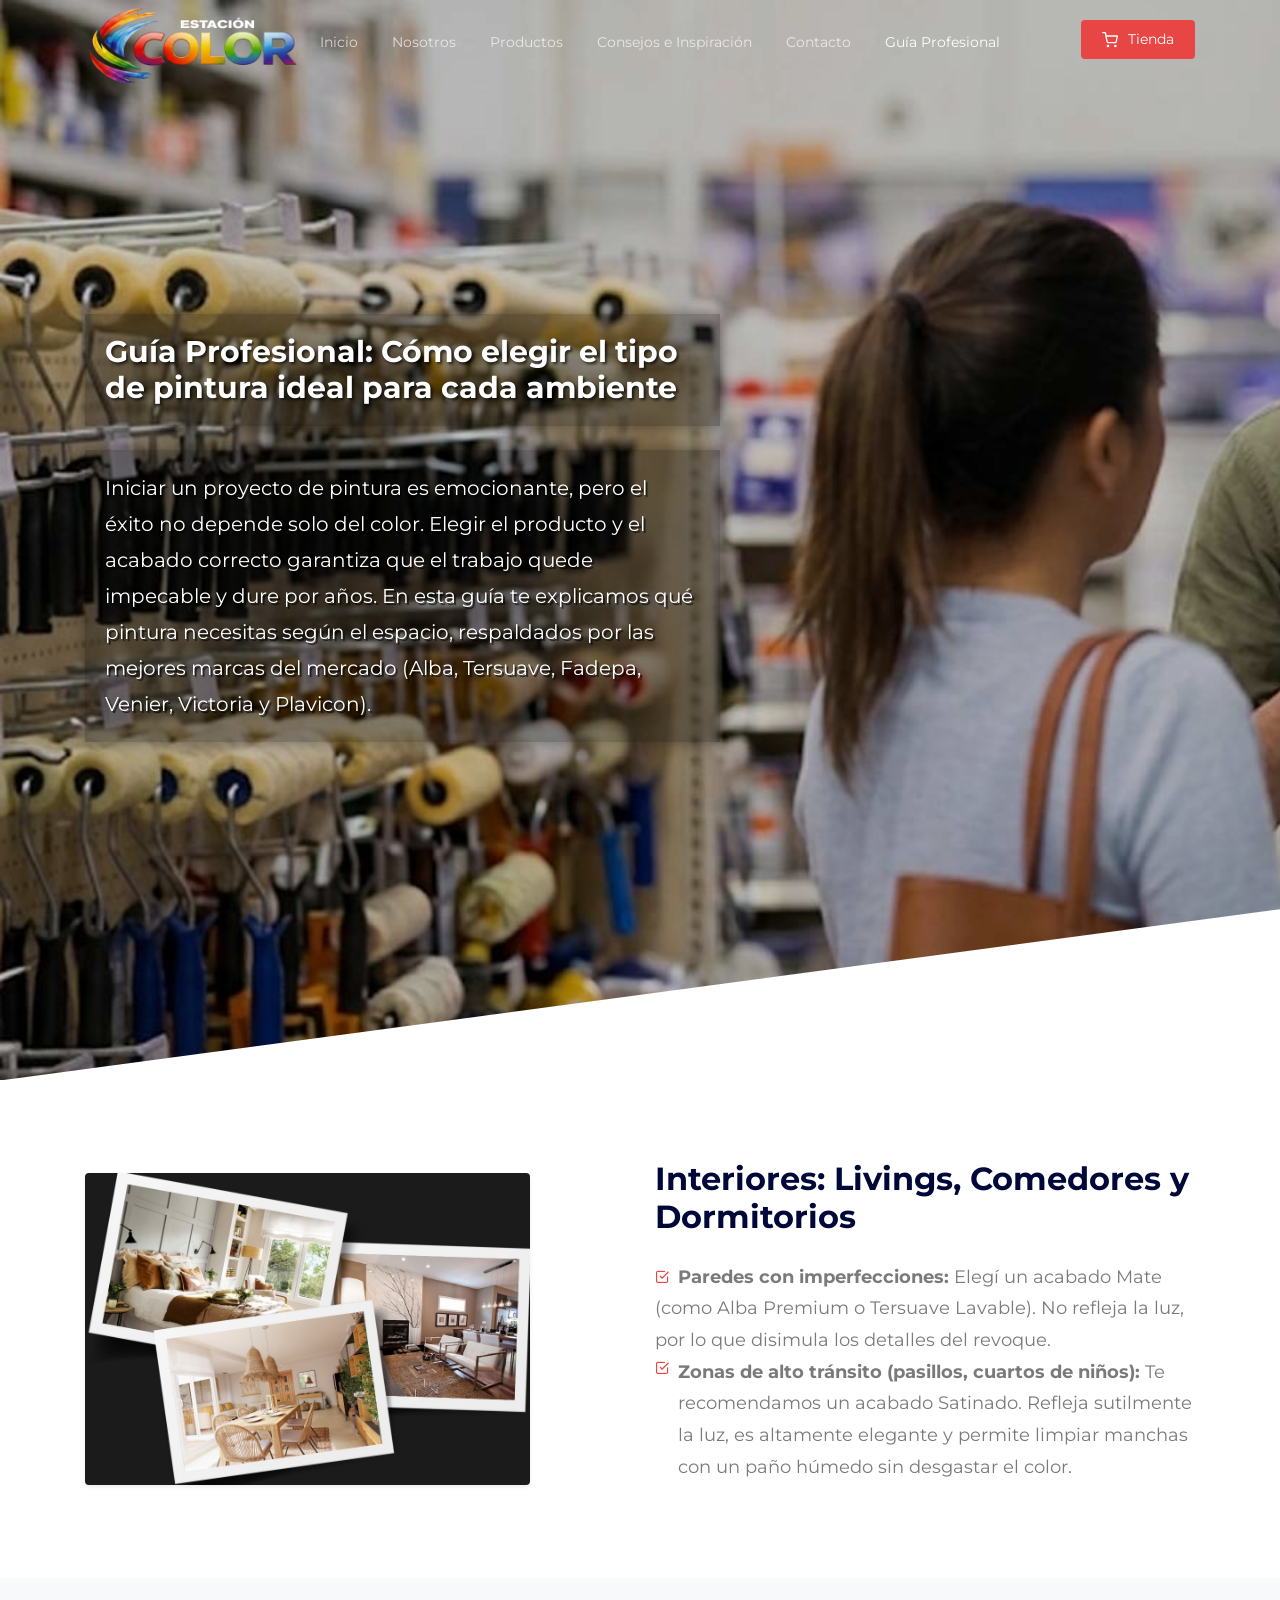
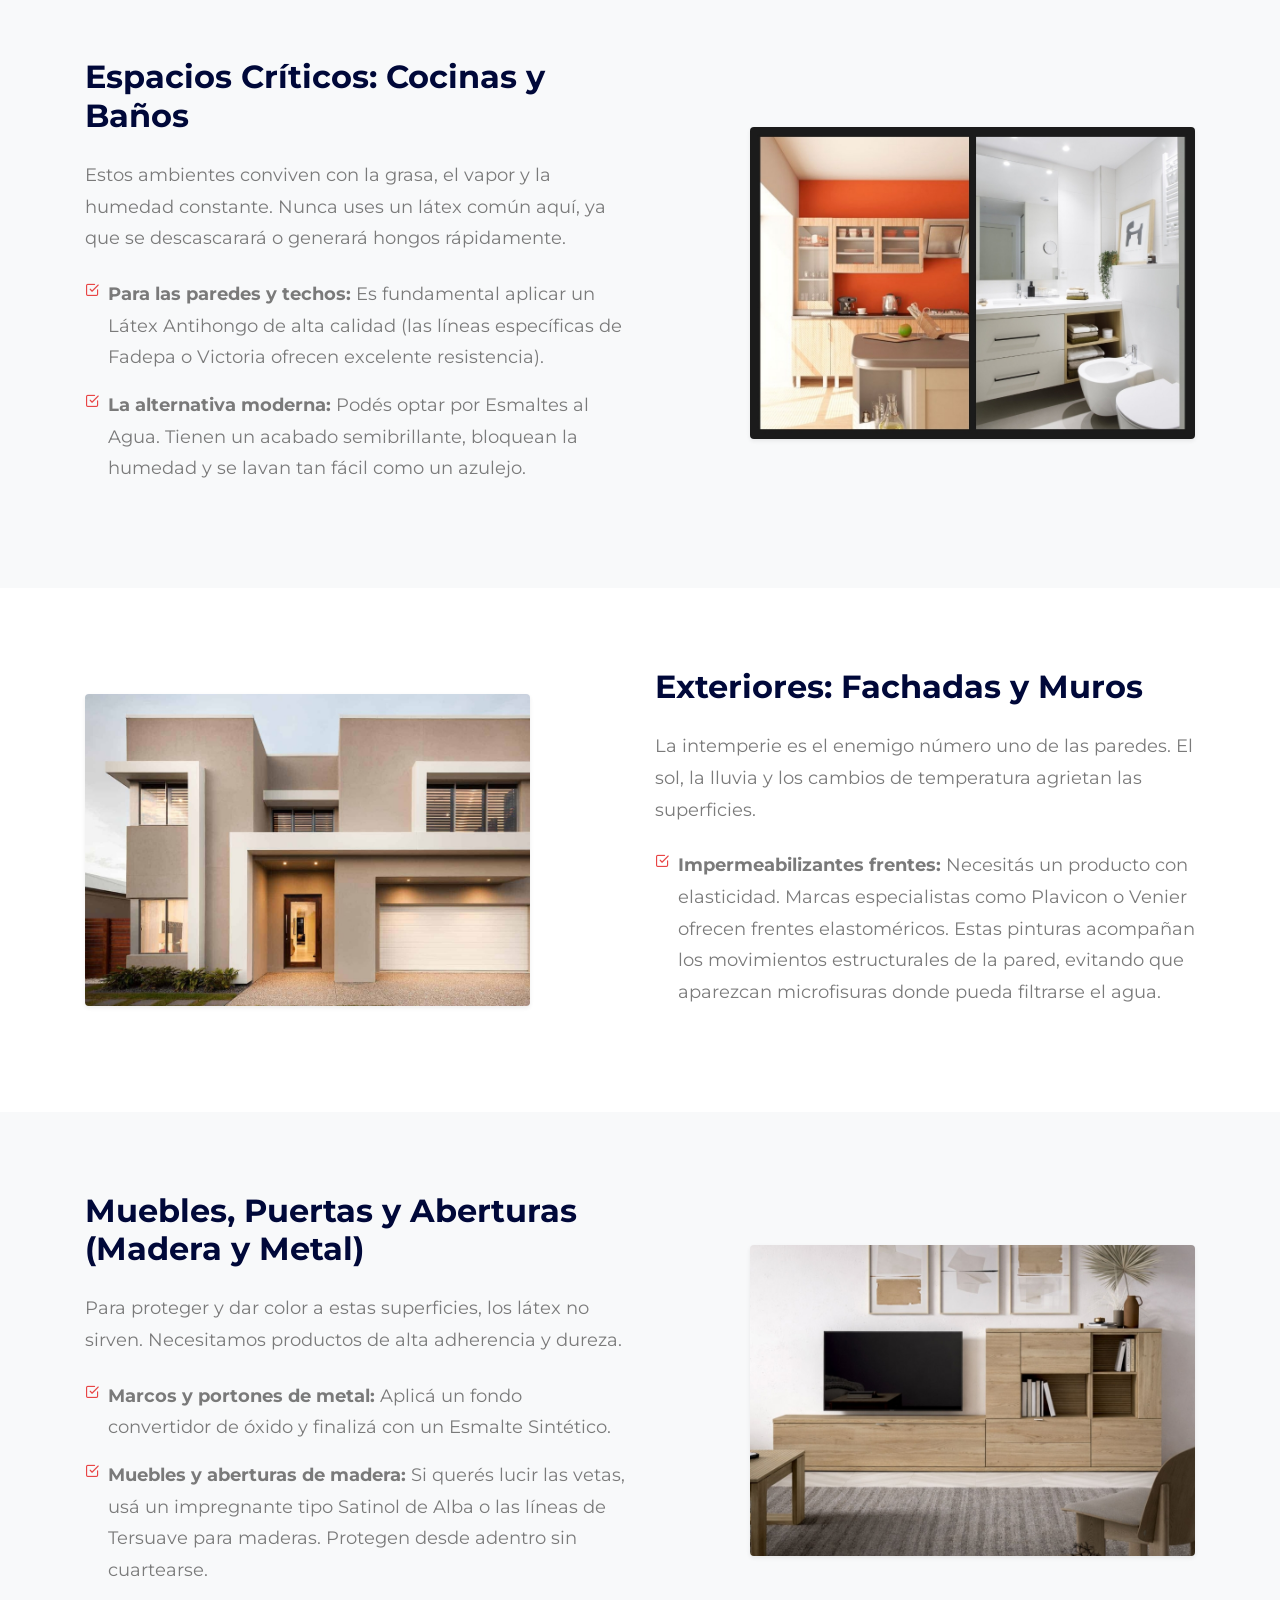
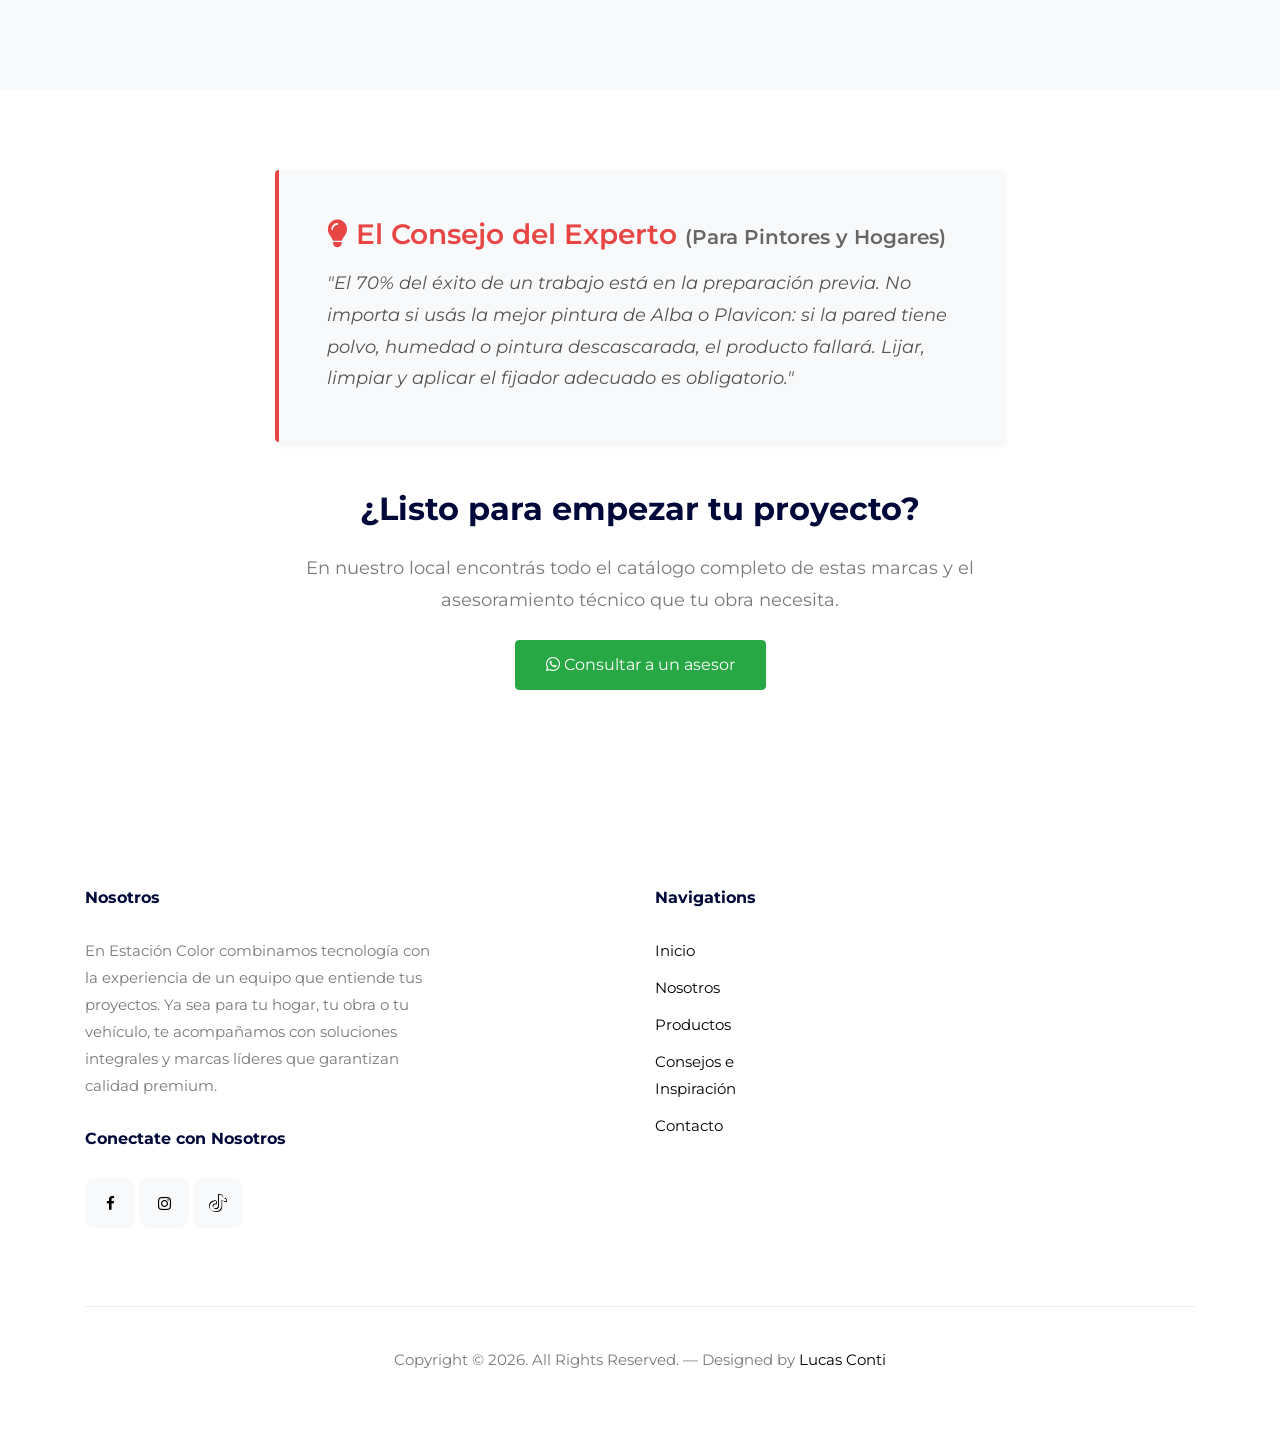
==== guia.html @ d3c42aac "upgrade guia profesional" ====
<!doctype html>
<html lang="en">

<head>
  <meta charset="utf-8">
  <meta name="viewport" content="width=device-width, initial-scale=1, shrink-to-fit=no">
  <meta name="description"
    content="Guía Profesional: Cómo elegir el tipo de pintura ideal para cada ambiente.">
  <meta name="keywords"
    content="Pinturería en Ruta C45, Pintura Alba Córdoba, Pintura Tersuave precios, Impermeabilizantes Plavicon, Línea Venier, Línea Fadepa, Pintura para hogar y obra">
  <meta name="author" content="Tu Pinturería en Córdoba">
  <meta name="robots" content="index, follow">
  <link rel="shortcut icon" href="favicon.png">

  <link rel="stylesheet" href="https://cdnjs.cloudflare.com/ajax/libs/font-awesome/6.5.0/css/all.min.css">
  <link href="https://fonts.googleapis.com/css2?family=Montserrat:wght@300;400;700&display=swap" rel="stylesheet">
  <link rel="stylesheet" href="css/bootstrap.min.css">
  <link rel="stylesheet" href="css/owl.carousel.min.css">
  <link rel="stylesheet" href="css/owl.theme.default.min.css">
  <link rel="stylesheet" href="fonts/icomoon/style.css">
  <link rel="stylesheet" href="fonts/feather/style.css">
  <link rel="stylesheet" href="fonts/flaticon/font/flaticon.css">
  <link rel="stylesheet" href="css/jquery.fancybox.min.css">
  <link rel="stylesheet" href="css/aos.css">
  <link rel="stylesheet" href="css/guia.css">
  <link rel="stylesheet" href="css/style.css">

  <title>Estación Color - Guía Profesional</title>

</head>

<body>

  <div class="site-mobile-menu site-navbar-target">
    <div class="site-mobile-menu-header">
      <div class="site-mobile-menu-close">
        <span class="icofont-close js-menu-toggle"></span>
      </div>
    </div>
    <div class="site-mobile-menu-body"></div>
  </div>

  <!-- ======= Navbar Fijo ======= -->
  <div id="navbar-wrapper">
    <div class="container">
      <nav class="site-nav">
        <div class="logo">
          <a href="index.html" class="text-white"><img id="navbar-logo" src="images/logo.png" alt="Logo"
              class="img-fluid"></a>
        </div>
        <div class="row align-items-center">
          <div class="col-12 col-sm-12 col-lg-12 site-navigation text-center">
            <ul class="js-clone-nav d-none d-lg-inline-block text-left site-menu">
              <li><a href="index.html">Inicio</a></li>
              <li><a href="index.html#about">Nosotros</a></li>
              <li><a href="index.html#product">Productos</a></li>
              <li><a href="index.html#consejo">Consejos e Inspiración</a></li>
              <li><a href="index.html#contact">Contacto</a></li>
              <li class="active"><a href="guia.html">Guía Profesional</a></li>
            </ul>

            <ul class="d-none d-lg-inline-block text-left site-menu float-right menu-absolute">
              <li class="cta-button">
                <a href="#" target="_blank">
                  <svg xmlns="http://www.w3.org/2000/svg" width="16" height="16" viewBox="0 0 24 24" fill="none"
                    stroke="currentColor" stroke-width="2" stroke-linecap="round" stroke-linejoin="round"
                    style="vertical-align: middle; margin-right: 6px;">
                    <circle cx="9" cy="21" r="1"></circle>
                    <circle cx="20" cy="21" r="1"></circle>
                    <path d="M1 1h4l2.68 13.39a2 2 0 0 0 2 1.61h9.72a2 2 0 0 0 2-1.61L23 6H6"></path>
                  </svg>
                  Tienda
                </a>
              </li>
            </ul>

            <a href="#" class="burger light ml-auto site-menu-toggle js-menu-toggle d-block d-lg-none"
              data-toggle="collapse" data-target="#main-navbar">
              <span></span>
            </a>
          </div>
        </div>
      </nav>
    </div>
  </div>

  <!-- Hero Section -->
  <div class="hero-slant overlay" data-stellar-background-ratio="0.5" style="background-image: url('images/hero-guia.jpg');">
    <div class="container">
      <div class="row align-items-center justify-content-between">
        <div class="col-lg-7 intro">
          <h1 class="h1-hero h1-guia text-white font-weight-bold mb-4" data-aos="fade-up" data-aos-delay="0" style="color:rgb(255, 255, 255) !important; text-shadow: 2px 2px 3px rgba(0,0,0,0.7); background-color: rgba(0,0,0,0.3); padding: 20px; box-shadow: 0 0 15px rgba(0,0,0,0.4);">Guía Profesional: Cómo elegir el tipo de pintura ideal para cada ambiente</h1>
          <p class="p-hero p-guia text-white mb-4" data-aos="fade-up" data-aos-delay="100" style="color:rgb(255, 255, 255) !important; text-shadow: 2px 2px 1px rgba(0,0,0,0.7); background-color: rgba(0,0,0,0.3); padding: 20px; box-shadow: 0 0 15px rgba(0,0,0,0.4);">
            Iniciar un proyecto de pintura es emocionante, pero el éxito no depende solo del color. Elegir el producto y el acabado correcto garantiza que el trabajo quede impecable y dure por años.
            En esta guía te explicamos qué pintura necesitas según el espacio, respaldados por las mejores marcas del mercado (Alba, Tersuave, Fadepa, Venier, Victoria y Plavicon).
          </p>
        </div>
      </div>
    </div>
    <div class="slant" style="background-image: url('images/slant.svg');"></div>
  </div>

  <!-- 1. Interiores -->
  <div class="site-section">
    <div class="container">
      <div class="row align-items-center justify-content-between">
        <div class="col-lg-5 mb-4 mb-lg-0" data-aos="fade-up">
          <img src="images/img_h_3c-min.jpg" alt="Interiores" class="img-fluid rounded shadow-sm">
        </div>
        <div class="col-lg-6 section-title" data-aos="fade-up" data-aos-delay="100">
          <h2 class="font-weight-bold mb-4 heading">Interiores: Livings, Comedores y Dormitorios</h2>
          <span class="feather-check-square mr-2 mt-1 text-primary"></span><span style="font-size: 1.1rem;"><strong>Paredes con imperfecciones:</strong> Elegí un acabado Mate (como Alba Premium o Tersuave Lavable). No refleja la luz, por lo que disimula los detalles del revoque.</span></li>
            <li class="d-flex mb-3"><span class="feather-check-square mr-2 mt-1 text-primary"></span><span style="font-size: 1.1rem;"><strong>Zonas de alto tránsito (pasillos, cuartos de niños):</strong> Te recomendamos un acabado Satinado. Refleja sutilmente la luz, es altamente elegante y permite limpiar manchas con un paño húmedo sin desgastar el color.</span></li>
          </ul>
        </div>
      </div>
    </div>
  </div>
  <!-- 2. Espacios Críticos -->
  <div class="site-section bg-light">
    <div class="container">
      <div class="row align-items-center justify-content-between">
        <div class="col-lg-6 section-title order-lg-1" data-aos="fade-up" data-aos-delay="100">
          <h2 class="font-weight-bold mb-4 heading">Espacios Críticos: Cocinas y Baños</h2>
          <p class="mb-4" style="font-size: 1.1rem;">Estos ambientes conviven con la grasa, el vapor y la humedad constante. Nunca uses un látex común aquí, ya que se descascarará o generará hongos rápidamente.</p>
          <ul class="list-unstyled mb-4">
            <li class="d-flex mb-3"><span class="feather-check-square mr-2 mt-1 text-primary"></span><span style="font-size: 1.1rem;"><strong>Para las paredes y techos:</strong> Es fundamental aplicar un Látex Antihongo de alta calidad (las líneas específicas de Fadepa o Victoria ofrecen excelente resistencia).</span></li>
            <li class="d-flex mb-3"><span class="feather-check-square mr-2 mt-1 text-primary"></span><span style="font-size: 1.1rem;"><strong>La alternativa moderna:</strong> Podés optar por Esmaltes al Agua. Tienen un acabado semibrillante, bloquean la humedad y se lavan tan fácil como un azulejo.</span></li>
          </ul>
        </div>
        <div class="col-lg-5 mb-4 mb-lg-0 order-lg-2" data-aos="fade-up">
          <img src="images/img_h_5b-min.jpg" alt="Cocinas y Baños" class="img-fluid rounded shadow-sm">
        </div>
      </div>
    </div>
  </div>
  <!-- 3. Exteriores -->
  <div class="site-section">
    <div class="container">
      <div class="row align-items-center justify-content-between">
        <div class="col-lg-5 mb-4 mb-lg-0" data-aos="fade-up">
          <img src="images/img_h_7c-min.jpg" alt="Exteriores" class="img-fluid rounded shadow-sm">
        </div>
        <div class="col-lg-6 section-title" data-aos="fade-up" data-aos-delay="100">
          <h2 class="font-weight-bold mb-4 heading">Exteriores: Fachadas y Muros</h2>
          <p class="mb-4" style="font-size: 1.1rem;">La intemperie es el enemigo número uno de las paredes. El sol, la lluvia y los cambios de temperatura agrietan las superficies.</p>
          <ul class="list-unstyled mb-4">
            <li class="d-flex mb-3"><span class="feather-check-square mr-2 mt-1 text-primary"></span><span style="font-size: 1.1rem;"><strong>Impermeabilizantes frentes:</strong> Necesitás un producto con elasticidad. Marcas especialistas como Plavicon o Venier ofrecen frentes elastoméricos. Estas pinturas acompañan los movimientos estructurales de la pared, evitando que aparezcan microfisuras donde pueda filtrarse el agua.</span></li>
          </ul>
        </div>
      </div>
    </div>
  </div>
  <!-- 4. Muebles -->
  <div class="site-section bg-light">
    <div class="container">
      <div class="row align-items-center justify-content-between">
        <div class="col-lg-6 section-title order-lg-1" data-aos="fade-up" data-aos-delay="100">
          <h2 class="font-weight-bold mb-4 heading">Muebles, Puertas y Aberturas (Madera y Metal)</h2>
          <p class="mb-4" style="font-size: 1.1rem;">Para proteger y dar color a estas superficies, los látex no sirven. Necesitamos productos de alta adherencia y dureza.</p>
          <ul class="list-unstyled mb-4">
            <li class="d-flex mb-3"><span class="feather-check-square mr-2 mt-1 text-primary"></span><span style="font-size: 1.1rem;"><strong>Marcos y portones de metal:</strong> Aplicá un fondo convertidor de óxido y finalizá con un Esmalte Sintético.</span></li>
            <li class="d-flex mb-3"><span class="feather-check-square mr-2 mt-1 text-primary"></span><span style="font-size: 1.1rem;"><strong>Muebles y aberturas de madera:</strong> Si querés lucir las vetas, usá un impregnante tipo Satinol de Alba o las líneas de Tersuave para maderas. Protegen desde adentro sin cuartearse.</span></li>
          </ul>
        </div>
        <div class="col-lg-5 mb-4 mb-lg-0 order-lg-2" data-aos="fade-up">
          <img src="images/img_h_10b-min.jpg" alt="Madera y Metal" class="img-fluid rounded shadow-sm">
        </div>
      </div>
    </div>
  </div>
  <!-- Consejo del experto & CTA -->
  <div class="site-section">
    <div class="container">
      <div class="row justify-content-center text-center">
        <div class="col-lg-8" data-aos="fade-up">
          <div class="p-5 rounded mb-5" style="background-color: #f8f9fa; border-left: 4px solid #e84545; text-align: left; box-shadow: 0 4px 6px rgba(0,0,0,0.05);">
            <h3 class="mb-3 text-primary"><i class="fa-solid fa-lightbulb"></i> El Consejo del Experto <span style="font-size: 0.7em; color: #666;">(Para Pintores y Hogares)</span></h3>
            <p class="font-italic mb-0" style="font-size: 1.1rem; color: #555;">
              "El 70% del éxito de un trabajo está en la preparación previa. No importa si usás la mejor pintura de Alba o Plavicon: si la pared tiene polvo, humedad o pintura descascarada, el producto fallará. Lijar, limpiar y aplicar el fijador adecuado es obligatorio."
            </p>
          </div>
          
          <div class="mt-5 pb-5">
            <h2 class="mb-4 font-weight-bold heading">¿Listo para empezar tu proyecto?</h2>
            <p class="mb-4" style="font-size: 1.1rem;">En nuestro local encontrás todo el catálogo completo de estas marcas y el asesoramiento técnico que tu obra necesita.</p>
            <a href="https://wa.me/5493517777777" target="_blank" class="btn btn-success" style="padding: 12px 30px; font-size: 16px;">
              <i class="fa-brands fa-whatsapp text-white"></i> Consultar a un asesor
            </a>
          </div>
        </div>
      </div>
    </div>
  </div>

  <div class="site-footer">
    <div class="container">
      <div class="row justify-content-between">
        <div class="col-lg-4">
          <div class="widget">
            <h3>Nosotros</h3>
            <p>En Estación Color combinamos tecnología con la experiencia de un equipo que entiende tus proyectos. Ya
              sea para tu hogar, tu obra o tu vehículo, te acompañamos con soluciones integrales y marcas líderes que
              garantizan calidad premium.</p>
          </div>
          <div class="widget">
            <h3>Conectate con Nosotros</h3>
            <ul class="social list-unstyled">
              <li><a href="#"><span class="icon-facebook"></span></a></li>
              <li><a href="#"><span class="icon-instagram"></span></a></li>
              <li><a href="#"><img src="images/tiktok icono.png" alt="TikTok" class="tiktok-icon"
                    style="width: 18px; height: 18px; position: absolute; top: 50%; left: 50%; transform: translate(-50%, -50%);"></a>
              </li>
            </ul>
          </div>
        </div>
        <div class="col-lg-6">
          <div class="row">
            <div class="col-12">
              <div class="widget">
                <h3>Navigations</h3>
              </div>
            </div>
            <div class="col-6 col-sm-6 col-md-4">
              <div class="widget">
                <ul class="links list-unstyled">
                  <li><a href="index.html">Inicio</a></li>
                  <li><a href="index.html#about">Nosotros</a></li>
                  <li><a href="index.html#product">Productos</a></li>
                  <li><a href="index.html#consejo">Consejos e Inspiración</a></li>
                  <li><a href="index.html#contact">Contacto</a></li>
                </ul>
              </div>
            </div>
          </div>
        </div>
      </div>
      <div class="row justify-content-center text-center copyright" style="opacity: 100%;">
        <div class="col-md-8">
          <p>Copyright &copy;
            <script>document.write(new Date().getFullYear());</script>. All Rights Reserved. &mdash; Designed by <a
              href="https://lucasconti.netlify.app">Lucas Conti</a>
          </p> </br>
        </div>
      </div>
    </div>
  </div>

  <!-- ======= Back to Top ======= -->
  <a href="#" id="btn-back-to-top" title="Volver arriba">
    <span class="feather-arrow-up"></span>
  </a>

  <!-- ======= WhatsApp Flotante ======= -->
  <a href="https://wa.me/5493517777777" id="btn-whatsapp" target="_blank" rel="noopener" title="WhatsApp">
    <i class="fa-brands fa-whatsapp"></i>
  </a>

  <div id="overlayer"></div>
  <div class="loader">
    <div class="spinner-border" role="status">
      <span class="sr-only">Loading...</span>
    </div>
  </div>

  <script src="js/jquery-3.5.1.min.js"></script>
  <script src="js/jquery-migrate-3.0.0.min.js"></script>
  <script src="js/popper.min.js"></script>
  <script src="js/bootstrap.min.js"></script>
  <script src="js/owl.carousel.min.js"></script>
  <script src="js/aos.js"></script>
  <script src="js/imagesloaded.pkgd.js"></script>
  <script src="js/isotope.pkgd.min.js"></script>
  <script src="js/jquery.animateNumber.min.js"></script>
  <script src="js/jquery.stellar.min.js"></script>
  <script src="js/jquery.waypoints.min.js"></script>
  <script src="js/jquery.fancybox.min.js"></script>
  <script src="js/custom.js"></script>

  <script>
    (function () {
      var navbar = document.getElementById('navbar-wrapper');
      var btnTop = document.getElementById('btn-back-to-top');
      var btnWa = document.getElementById('btn-whatsapp');
      var heroEl = document.querySelector('.hero-slant');
      var navLogo = document.getElementById('navbar-logo');

      window.addEventListener('scroll', function () {
        var scrollY = window.pageYOffset || document.documentElement.scrollTop;
        var heroBottom = heroEl ? heroEl.offsetTop + heroEl.offsetHeight : 600;

        if (scrollY > 20) {
          btnTop.classList.add('show');
          btnWa.classList.add('show');
        } else {
          btnTop.classList.remove('show');
          btnWa.classList.remove('show');
        }

        if (scrollY > heroBottom - 100) {
          navbar.classList.add('scrolled');
          navLogo.src = 'images/logo-2.png';
        } else {
          navbar.classList.remove('scrolled');
          navLogo.src = 'images/logo.png';
        }
      });

      btnTop.addEventListener('click', function (e) {
        e.preventDefault();
        window.scrollTo({ top: 0, behavior: 'smooth' });
      });
    })();
  </script>

</body>

</html>
---- fonts/icomoon/style.css ----
@font-face {
  font-family: 'icomoon';
  src:  url('fonts/icomoon.eot?10si43');
  src:  url('fonts/icomoon.eot?10si43#iefix') format('embedded-opentype'),
    url('fonts/icomoon.ttf?10si43') format('truetype'),
    url('fonts/icomoon.woff?10si43') format('woff'),
    url('fonts/icomoon.svg?10si43#icomoon') format('svg');
  font-weight: normal;
  font-style: normal;
}

[class^="icon-"], [class*=" icon-"] {
  /* use !important to prevent issues with browser extensions that change fonts */
  font-family: 'icomoon' !important;
  speak: none;
  font-style: normal;
  font-weight: normal;
  font-variant: normal;
  text-transform: none;
  line-height: 1;

  /* Better Font Rendering =========== */
  -webkit-font-smoothing: antialiased;
  -moz-osx-font-smoothing: grayscale;
}

.icon-asterisk:before {
  content: "\f069";
}
.icon-plus:before {
  content: "\f067";
}
.icon-question:before {
  content: "\f128";
}
.icon-minus:before {
  content: "\f068";
}
.icon-glass:before {
  content: "\f000";
}
.icon-music:before {
  content: "\f001";
}
.icon-search:before {
  content: "\f002";
}
.icon-envelope-o:before {
  content: "\f003";
}
.icon-heart:before {
  content: "\f004";
}
.icon-star:before {
  content: "\f005";
}
.icon-star-o:before {
  content: "\f006";
}
.icon-user:before {
  content: "\f007";
}
.icon-film:before {
  content: "\f008";
}
.icon-th-large:before {
  content: "\f009";
}
.icon-th:before {
  content: "\f00a";
}
.icon-th-list:before {
  content: "\f00b";
}
.icon-check:before {
  content: "\f00c";
}
.icon-close:before {
  content: "\f00d";
}
.icon-remove:before {
  content: "\f00d";
}
.icon-times:before {
  content: "\f00d";
}
.icon-search-plus:before {
  content: "\f00e";
}
.icon-search-minus:before {
  content: "\f010";
}
.icon-power-off:before {
  content: "\f011";
}
.icon-signal:before {
  content: "\f012";
}
.icon-cog:before {
  content: "\f013";
}
.icon-gear:before {
  content: "\f013";
}
.icon-trash-o:before {
  content: "\f014";
}
.icon-home:before {
  content: "\f015";
}
.icon-file-o:before {
  content: "\f016";
}
.icon-clock-o:before {
  content: "\f017";
}
.icon-road:before {
  content: "\f018";
}
.icon-download:before {
  content: "\f019";
}
.icon-arrow-circle-o-down:before {
  content: "\f01a";
}
.icon-arrow-circle-o-up:before {
  content: "\f01b";
}
.icon-inbox:before {
  content: "\f01c";
}
.icon-play-circle-o:before {
  content: "\f01d";
}
.icon-repeat:before {
  content: "\f01e";
}
.icon-rotate-right:before {
  content: "\f01e";
}
.icon-refresh:before {
  content: "\f021";
}
.icon-list-alt:before {
  content: "\f022";
}
.icon-lock:before {
  content: "\f023";
}
.icon-flag:before {
  content: "\f024";
}
.icon-headphones:before {
  content: "\f025";
}
.icon-volume-off:before {
  content: "\f026";
}
.icon-volume-down:before {
  content: "\f027";
}
.icon-volume-up:before {
  content: "\f028";
}
.icon-qrcode:before {
  content: "\f029";
}
.icon-barcode:before {
  content: "\f02a";
}
.icon-tag:before {
  content: "\f02b";
}
.icon-tags:before {
  content: "\f02c";
}
.icon-book:before {
  content: "\f02d";
}
.icon-bookmark:before {
  content: "\f02e";
}
.icon-print:before {
  content: "\f02f";
}
.icon-camera:before {
  content: "\f030";
}
.icon-font:before {
  content: "\f031";
}
.icon-bold:before {
  content: "\f032";
}
.icon-italic:before {
  content: "\f033";
}
.icon-text-height:before {
  content: "\f034";
}
.icon-text-width:before {
  content: "\f035";
}
.icon-align-left:before {
  content: "\f036";
}
.icon-align-center:before {
  content: "\f037";
}
.icon-align-right:before {
  content: "\f038";
}
.icon-align-justify:before {
  content: "\f039";
}
.icon-list:before {
  content: "\f03a";
}
.icon-dedent:before {
  content: "\f03b";
}
.icon-outdent:before {
  content: "\f03b";
}
.icon-indent:before {
  content: "\f03c";
}
.icon-video-camera:before {
  content: "\f03d";
}
.icon-image:before {
  content: "\f03e";
}
.icon-photo:before {
  content: "\f03e";
}
.icon-picture-o:before {
  content: "\f03e";
}
.icon-pencil:before {
  content: "\f040";
}
.icon-map-marker:before {
  content: "\f041";
}
.icon-adjust:before {
  content: "\f042";
}
.icon-tint:before {
  content: "\f043";
}
.icon-edit:before {
  content: "\f044";
}
.icon-pencil-square-o:before {
  content: "\f044";
}
.icon-share-square-o:before {
  content: "\f045";
}
.icon-check-square-o:before {
  content: "\f046";
}
.icon-arrows:before {
  content: "\f047";
}
.icon-step-backward:before {
  content: "\f048";
}
.icon-fast-backward:before {
  content: "\f049";
}
.icon-backward:before {
  content: "\f04a";
}
.icon-play:before {
  content: "\f04b";
}
.icon-pause:before {
  content: "\f04c";
}
.icon-stop:before {
  content: "\f04d";
}
.icon-forward:before {
  content: "\f04e";
}
.icon-fast-forward:before {
  content: "\f050";
}
.icon-step-forward:before {
  content: "\f051";
}
.icon-eject:before {
  content: "\f052";
}
.icon-chevron-left:before {
  content: "\f053";
}
.icon-chevron-right:before {
  content: "\f054";
}
.icon-plus-circle:before {
  content: "\f055";
}
.icon-minus-circle:before {
  content: "\f056";
}
.icon-times-circle:before {
  content: "\f057";
}
.icon-check-circle:before {
  content: "\f058";
}
.icon-question-circle:before {
  content: "\f059";
}
.icon-info-circle:before {
  content: "\f05a";
}
.icon-crosshairs:before {
  content: "\f05b";
}
.icon-times-circle-o:before {
  content: "\f05c";
}
.icon-check-circle-o:before {
  content: "\f05d";
}
.icon-ban:before {
  content: "\f05e";
}
.icon-arrow-left:before {
  content: "\f060";
}
.icon-arrow-right:before {
  content: "\f061";
}
.icon-arrow-up:before {
  content: "\f062";
}
.icon-arrow-down:before {
  content: "\f063";
}
.icon-mail-forward:before {
  content: "\f064";
}
.icon-share:before {
  content: "\f064";
}
.icon-expand:before {
  content: "\f065";
}
.icon-compress:before {
  content: "\f066";
}
.icon-exclamation-circle:before {
  content: "\f06a";
}
.icon-gift:before {
  content: "\f06b";
}
.icon-leaf:before {
  content: "\f06c";
}
.icon-fire:before {
  content: "\f06d";
}
.icon-eye:before {
  content: "\f06e";
}
.icon-eye-slash:before {
  content: "\f070";
}
.icon-exclamation-triangle:before {
  content: "\f071";
}
.icon-warning:before {
  content: "\f071";
}
.icon-plane:before {
  content: "\f072";
}
.icon-calendar:before {
  content: "\f073";
}
.icon-random:before {
  content: "\f074";
}
.icon-comment:before {
  content: "\f075";
}
.icon-magnet:before {
  content: "\f076";
}
.icon-chevron-up:before {
  content: "\f077";
}
.icon-chevron-down:before {
  content: "\f078";
}
.icon-retweet:before {
  content: "\f079";
}
.icon-shopping-cart:before {
  content: "\f07a";
}
.icon-folder:before {
  content: "\f07b";
}
.icon-folder-open:before {
  content: "\f07c";
}
.icon-arrows-v:before {
  content: "\f07d";
}
.icon-arrows-h:before {
  content: "\f07e";
}
.icon-bar-chart:before {
  content: "\f080";
}
.icon-bar-chart-o:before {
  content: "\f080";
}
.icon-twitter-square:before {
  content: "\f081";
}
.icon-facebook-square:before {
  content: "\f082";
}
.icon-camera-retro:before {
  content: "\f083";
}
.icon-key:before {
  content: "\f084";
}
.icon-cogs:before {
  content: "\f085";
}
.icon-gears:before {
  content: "\f085";
}
.icon-comments:before {
  content: "\f086";
}
.icon-thumbs-o-up:before {
  content: "\f087";
}
.icon-thumbs-o-down:before {
  content: "\f088";
}
.icon-star-half:before {
  content: "\f089";
}
.icon-heart-o:before {
  content: "\f08a";
}
.icon-sign-out:before {
  content: "\f08b";
}
.icon-linkedin-square:before {
  content: "\f08c";
}
.icon-thumb-tack:before {
  content: "\f08d";
}
.icon-external-link:before {
  content: "\f08e";
}
.icon-sign-in:before {
  content: "\f090";
}
.icon-trophy:before {
  content: "\f091";
}
.icon-github-square:before {
  content: "\f092";
}
.icon-upload:before {
  content: "\f093";
}
.icon-lemon-o:before {
  content: "\f094";
}
.icon-phone:before {
  content: "\f095";
}
.icon-square-o:before {
  content: "\f096";
}
.icon-bookmark-o:before {
  content: "\f097";
}
.icon-phone-square:before {
  content: "\f098";
}
.icon-twitter:before {
  content: "\f099";
}
.icon-facebook:before {
  content: "\f09a";
}
.icon-facebook-f:before {
  content: "\f09a";
}
.icon-github:before {
  content: "\f09b";
}
.icon-unlock:before {
  content: "\f09c";
}
.icon-credit-card:before {
  content: "\f09d";
}
.icon-feed:before {
  content: "\f09e";
}
.icon-rss:before {
  content: "\f09e";
}
.icon-hdd-o:before {
  content: "\f0a0";
}
.icon-bullhorn:before {
  content: "\f0a1";
}
.icon-bell-o:before {
  content: "\f0a2";
}
.icon-certificate:before {
  content: "\f0a3";
}
.icon-hand-o-right:before {
  content: "\f0a4";
}
.icon-hand-o-left:before {
  content: "\f0a5";
}
.icon-hand-o-up:before {
  content: "\f0a6";
}
.icon-hand-o-down:before {
  content: "\f0a7";
}
.icon-arrow-circle-left:before {
  content: "\f0a8";
}
.icon-arrow-circle-right:before {
  content: "\f0a9";
}
.icon-arrow-circle-up:before {
  content: "\f0aa";
}
.icon-arrow-circle-down:before {
  content: "\f0ab";
}
.icon-globe:before {
  content: "\f0ac";
}
.icon-wrench:before {
  content: "\f0ad";
}
.icon-tasks:before {
  content: "\f0ae";
}
.icon-filter:before {
  content: "\f0b0";
}
.icon-briefcase:before {
  content: "\f0b1";
}
.icon-arrows-alt:before {
  content: "\f0b2";
}
.icon-group:before {
  content: "\f0c0";
}
.icon-users:before {
  content: "\f0c0";
}
.icon-chain:before {
  content: "\f0c1";
}
.icon-link:before {
  content: "\f0c1";
}
.icon-cloud:before {
  content: "\f0c2";
}
.icon-flask:before {
  content: "\f0c3";
}
.icon-cut:before {
  content: "\f0c4";
}
.icon-scissors:before {
  content: "\f0c4";
}
.icon-copy:before {
  content: "\f0c5";
}
.icon-files-o:before {
  content: "\f0c5";
}
.icon-paperclip:before {
  content: "\f0c6";
}
.icon-floppy-o:before {
  content: "\f0c7";
}
.icon-save:before {
  content: "\f0c7";
}
.icon-square:before {
  content: "\f0c8";
}
.icon-bars:before {
  content: "\f0c9";
}
.icon-navicon:before {
  content: "\f0c9";
}
.icon-reorder:before {
  content: "\f0c9";
}
.icon-list-ul:before {
  content: "\f0ca";
}
.icon-list-ol:before {
  content: "\f0cb";
}
.icon-strikethrough:before {
  content: "\f0cc";
}
.icon-underline:before {
  content: "\f0cd";
}
.icon-table:before {
  content: "\f0ce";
}
.icon-magic:before {
  content: "\f0d0";
}
.icon-truck:before {
  content: "\f0d1";
}
.icon-pinterest:before {
  content: "\f0d2";
}
.icon-pinterest-square:before {
  content: "\f0d3";
}
.icon-google-plus-square:before {
  content: "\f0d4";
}
.icon-google-plus:before {
  content: "\f0d5";
}
.icon-money:before {
  content: "\f0d6";
}
.icon-caret-down:before {
  content: "\f0d7";
}
.icon-caret-up:before {
  content: "\f0d8";
}
.icon-caret-left:before {
  content: "\f0d9";
}
.icon-caret-right:before {
  content: "\f0da";
}
.icon-columns:before {
  content: "\f0db";
}
.icon-sort:before {
  content: "\f0dc";
}
.icon-unsorted:before {
  content: "\f0dc";
}
.icon-sort-desc:before {
  content: "\f0dd";
}
.icon-sort-down:before {
  content: "\f0dd";
}
.icon-sort-asc:before {
  content: "\f0de";
}
.icon-sort-up:before {
  content: "\f0de";
}
.icon-envelope:before {
  content: "\f0e0";
}
.icon-linkedin:before {
  content: "\f0e1";
}
.icon-rotate-left:before {
  content: "\f0e2";
}
.icon-undo:before {
  content: "\f0e2";
}
.icon-gavel:before {
  content: "\f0e3";
}
.icon-legal:before {
  content: "\f0e3";
}
.icon-dashboard:before {
  content: "\f0e4";
}
.icon-tachometer:before {
  content: "\f0e4";
}
.icon-comment-o:before {
  content: "\f0e5";
}
.icon-comments-o:before {
  content: "\f0e6";
}
.icon-bolt:before {
  content: "\f0e7";
}
.icon-flash:before {
  content: "\f0e7";
}
.icon-sitemap:before {
  content: "\f0e8";
}
.icon-umbrella:before {
  content: "\f0e9";
}
.icon-clipboard:before {
  content: "\f0ea";
}
.icon-paste:before {
  content: "\f0ea";
}
.icon-lightbulb-o:before {
  content: "\f0eb";
}
.icon-exchange:before {
  content: "\f0ec";
}
.icon-cloud-download:before {
  content: "\f0ed";
}
.icon-cloud-upload:before {
  content: "\f0ee";
}
.icon-user-md:before {
  content: "\f0f0";
}
.icon-stethoscope:before {
  content: "\f0f1";
}
.icon-suitcase:before {
  content: "\f0f2";
}
.icon-bell:before {
  content: "\f0f3";
}
.icon-coffee:before {
  content: "\f0f4";
}
.icon-cutlery:before {
  content: "\f0f5";
}
.icon-file-text-o:before {
  content: "\f0f6";
}
.icon-building-o:before {
  content: "\f0f7";
}
.icon-hospital-o:before {
  content: "\f0f8";
}
.icon-ambulance:before {
  content: "\f0f9";
}
.icon-medkit:before {
  content: "\f0fa";
}
.icon-fighter-jet:before {
  content: "\f0fb";
}
.icon-beer:before {
  content: "\f0fc";
}
.icon-h-square:before {
  content: "\f0fd";
}
.icon-plus-square:before {
  content: "\f0fe";
}
.icon-angle-double-left:before {
  content: "\f100";
}
.icon-angle-double-right:before {
  content: "\f101";
}
.icon-angle-double-up:before {
  content: "\f102";
}
.icon-angle-double-down:before {
  content: "\f103";
}
.icon-angle-left:before {
  content: "\f104";
}
.icon-angle-right:before {
  content: "\f105";
}
.icon-angle-up:before {
  content: "\f106";
}
.icon-angle-down:before {
  content: "\f107";
}
.icon-desktop:before {
  content: "\f108";
}
.icon-laptop:before {
  content: "\f109";
}
.icon-tablet:before {
  content: "\f10a";
}
.icon-mobile:before {
  content: "\f10b";
}
.icon-mobile-phone:before {
  content: "\f10b";
}
.icon-circle-o:before {
  content: "\f10c";
}
.icon-quote-left:before {
  content: "\f10d";
}
.icon-quote-right:before {
  content: "\f10e";
}
.icon-spinner:before {
  content: "\f110";
}
.icon-circle:before {
  content: "\f111";
}
.icon-mail-reply:before {
  content: "\f112";
}
.icon-reply:before {
  content: "\f112";
}
.icon-github-alt:before {
  content: "\f113";
}
.icon-folder-o:before {
  content: "\f114";
}
.icon-folder-open-o:before {
  content: "\f115";
}
.icon-smile-o:before {
  content: "\f118";
}
.icon-frown-o:before {
  content: "\f119";
}
.icon-meh-o:before {
  content: "\f11a";
}
.icon-gamepad:before {
  content: "\f11b";
}
.icon-keyboard-o:before {
  content: "\f11c";
}
.icon-flag-o:before {
  content: "\f11d";
}
.icon-flag-checkered:before {
  content: "\f11e";
}
.icon-terminal:before {
  content: "\f120";
}
.icon-code:before {
  content: "\f121";
}
.icon-mail-reply-all:before {
  content: "\f122";
}
.icon-reply-all:before {
  content: "\f122";
}
.icon-star-half-empty:before {
  content: "\f123";
}
.icon-star-half-full:before {
  content: "\f123";
}
.icon-star-half-o:before {
  content: "\f123";
}
.icon-location-arrow:before {
  content: "\f124";
}
.icon-crop:before {
  content: "\f125";
}
.icon-code-fork:before {
  content: "\f126";
}
.icon-chain-broken:before {
  content: "\f127";
}
.icon-unlink:before {
  content: "\f127";
}
.icon-info:before {
  content: "\f129";
}
.icon-exclamation:before {
  content: "\f12a";
}
.icon-superscript:before {
  content: "\f12b";
}
.icon-subscript:before {
  content: "\f12c";
}
.icon-eraser:before {
  content: "\f12d";
}
.icon-puzzle-piece:before {
  content: "\f12e";
}
.icon-microphone:before {
  content: "\f130";
}
.icon-microphone-slash:before {
  content: "\f131";
}
.icon-shield:before {
  content: "\f132";
}
.icon-calendar-o:before {
  content: "\f133";
}
.icon-fire-extinguisher:before {
  content: "\f134";
}
.icon-rocket:before {
  content: "\f135";
}
.icon-maxcdn:before {
  content: "\f136";
}
.icon-chevron-circle-left:before {
  content: "\f137";
}
.icon-chevron-circle-right:before {
  content: "\f138";
}
.icon-chevron-circle-up:before {
  content: "\f139";
}
.icon-chevron-circle-down:before {
  content: "\f13a";
}
.icon-html5:before {
  content: "\f13b";
}
.icon-css3:before {
  content: "\f13c";
}
.icon-anchor:before {
  content: "\f13d";
}
.icon-unlock-alt:before {
  content: "\f13e";
}
.icon-bullseye:before {
  content: "\f140";
}
.icon-ellipsis-h:before {
  content: "\f141";
}
.icon-ellipsis-v:before {
  content: "\f142";
}
.icon-rss-square:before {
  content: "\f143";
}
.icon-play-circle:before {
  content: "\f144";
}
.icon-ticket:before {
  content: "\f145";
}
.icon-minus-square:before {
  content: "\f146";
}
.icon-minus-square-o:before {
  content: "\f147";
}
.icon-level-up:before {
  content: "\f148";
}
.icon-level-down:before {
  content: "\f149";
}
.icon-check-square:before {
  content: "\f14a";
}
.icon-pencil-square:before {
  content: "\f14b";
}
.icon-external-link-square:before {
  content: "\f14c";
}
.icon-share-square:before {
  content: "\f14d";
}
.icon-compass:before {
  content: "\f14e";
}
.icon-caret-square-o-down:before {
  content: "\f150";
}
.icon-toggle-down:before {
  content: "\f150";
}
.icon-caret-square-o-up:before {
  content: "\f151";
}
.icon-toggle-up:before {
  content: "\f151";
}
.icon-caret-square-o-right:before {
  content: "\f152";
}
.icon-toggle-right:before {
  content: "\f152";
}
.icon-eur:before {
  content: "\f153";
}
.icon-euro:before {
  content: "\f153";
}
.icon-gbp:before {
  content: "\f154";
}
.icon-dollar:before {
  content: "\f155";
}
.icon-usd:before {
  content: "\f155";
}
.icon-inr:before {
  content: "\f156";
}
.icon-rupee:before {
  content: "\f156";
}
.icon-cny:before {
  content: "\f157";
}
.icon-jpy:before {
  content: "\f157";
}
.icon-rmb:before {
  content: "\f157";
}
.icon-yen:before {
  content: "\f157";
}
.icon-rouble:before {
  content: "\f158";
}
.icon-rub:before {
  content: "\f158";
}
.icon-ruble:before {
  content: "\f158";
}
.icon-krw:before {
  content: "\f159";
}
.icon-won:before {
  content: "\f159";
}
.icon-bitcoin:before {
  content: "\f15a";
}
.icon-btc:before {
  content: "\f15a";
}
.icon-file:before {
  content: "\f15b";
}
.icon-file-text:before {
  content: "\f15c";
}
.icon-sort-alpha-asc:before {
  content: "\f15d";
}
.icon-sort-alpha-desc:before {
  content: "\f15e";
}
.icon-sort-amount-asc:before {
  content: "\f160";
}
.icon-sort-amount-desc:before {
  content: "\f161";
}
.icon-sort-numeric-asc:before {
  content: "\f162";
}
.icon-sort-numeric-desc:before {
  content: "\f163";
}
.icon-thumbs-up:before {
  content: "\f164";
}
.icon-thumbs-down:before {
  content: "\f165";
}
.icon-youtube-square:before {
  content: "\f166";
}
.icon-youtube:before {
  content: "\f167";
}
.icon-xing:before {
  content: "\f168";
}
.icon-xing-square:before {
  content: "\f169";
}
.icon-youtube-play:before {
  content: "\f16a";
}
.icon-dropbox:before {
  content: "\f16b";
}
.icon-stack-overflow:before {
  content: "\f16c";
}
.icon-instagram:before {
  content: "\f16d";
}
.icon-flickr:before {
  content: "\f16e";
}
.icon-adn:before {
  content: "\f170";
}
.icon-bitbucket:before {
  content: "\f171";
}
.icon-bitbucket-square:before {
  content: "\f172";
}
.icon-tumblr:before {
  content: "\f173";
}
.icon-tumblr-square:before {
  content: "\f174";
}
.icon-long-arrow-down:before {
  content: "\f175";
}
.icon-long-arrow-up:before {
  content: "\f176";
}
.icon-long-arrow-left:before {
  content: "\f177";
}
.icon-long-arrow-right:before {
  content: "\f178";
}
.icon-apple:before {
  content: "\f179";
}
.icon-windows:before {
  content: "\f17a";
}
.icon-android:before {
  content: "\f17b";
}
.icon-linux:before {
  content: "\f17c";
}
.icon-dribbble:before {
  content: "\f17d";
}
.icon-skype:before {
  content: "\f17e";
}
.icon-foursquare:before {
  content: "\f180";
}
.icon-trello:before {
  content: "\f181";
}
.icon-female:before {
  content: "\f182";
}
.icon-male:before {
  content: "\f183";
}
.icon-gittip:before {
  content: "\f184";
}
.icon-gratipay:before {
  content: "\f184";
}
.icon-sun-o:before {
  content: "\f185";
}
.icon-moon-o:before {
  content: "\f186";
}
.icon-archive:before {
  content: "\f187";
}
.icon-bug:before {
  content: "\f188";
}
.icon-vk:before {
  content: "\f189";
}
.icon-weibo:before {
  content: "\f18a";
}
.icon-renren:before {
  content: "\f18b";
}
.icon-pagelines:before {
  content: "\f18c";
}
.icon-stack-exchange:before {
  content: "\f18d";
}
.icon-arrow-circle-o-right:before {
  content: "\f18e";
}
.icon-arrow-circle-o-left:before {
  content: "\f190";
}
.icon-caret-square-o-left:before {
  content: "\f191";
}
.icon-toggle-left:before {
  content: "\f191";
}
.icon-dot-circle-o:before {
  content: "\f192";
}
.icon-wheelchair:before {
  content: "\f193";
}
.icon-vimeo-square:before {
  content: "\f194";
}
.icon-try:before {
  content: "\f195";
}
.icon-turkish-lira:before {
  content: "\f195";
}
.icon-plus-square-o:before {
  content: "\f196";
}
.icon-space-shuttle:before {
  content: "\f197";
}
.icon-slack:before {
  content: "\f198";
}
.icon-envelope-square:before {
  content: "\f199";
}
.icon-wordpress:before {
  content: "\f19a";
}
.icon-openid:before {
  content: "\f19b";
}
.icon-bank:before {
  content: "\f19c";
}
.icon-institution:before {
  content: "\f19c";
}
.icon-university:before {
  content: "\f19c";
}
.icon-graduation-cap:before {
  content: "\f19d";
}
.icon-mortar-board:before {
  content: "\f19d";
}
.icon-yahoo:before {
  content: "\f19e";
}
.icon-google:before {
  content: "\f1a0";
}
.icon-reddit:before {
  content: "\f1a1";
}
.icon-reddit-square:before {
  content: "\f1a2";
}
.icon-stumbleupon-circle:before {
  content: "\f1a3";
}
.icon-stumbleupon:before {
  content: "\f1a4";
}
.icon-delicious:before {
  content: "\f1a5";
}
.icon-digg:before {
  content: "\f1a6";
}
.icon-pied-piper-pp:before {
  content: "\f1a7";
}
.icon-pied-piper-alt:before {
  content: "\f1a8";
}
.icon-drupal:before {
  content: "\f1a9";
}
.icon-joomla:before {
  content: "\f1aa";
}
.icon-language:before {
  content: "\f1ab";
}
.icon-fax:before {
  content: "\f1ac";
}
.icon-building:before {
  content: "\f1ad";
}
.icon-child:before {
  content: "\f1ae";
}
.icon-paw:before {
  content: "\f1b0";
}
.icon-spoon:before {
  content: "\f1b1";
}
.icon-cube:before {
  content: "\f1b2";
}
.icon-cubes:before {
  content: "\f1b3";
}
.icon-behance:before {
  content: "\f1b4";
}
.icon-behance-square:before {
  content: "\f1b5";
}
.icon-steam:before {
  content: "\f1b6";
}
.icon-steam-square:before {
  content: "\f1b7";
}
.icon-recycle:before {
  content: "\f1b8";
}
.icon-automobile:before {
  content: "\f1b9";
}
.icon-car:before {
  content: "\f1b9";
}
.icon-cab:before {
  content: "\f1ba";
}
.icon-taxi:before {
  content: "\f1ba";
}
.icon-tree:before {
  content: "\f1bb";
}
.icon-spotify:before {
  content: "\f1bc";
}
.icon-deviantart:before {
  content: "\f1bd";
}
.icon-soundcloud:before {
  content: "\f1be";
}
.icon-database:before {
  content: "\f1c0";
}
.icon-file-pdf-o:before {
  content: "\f1c1";
}
.icon-file-word-o:before {
  content: "\f1c2";
}
.icon-file-excel-o:before {
  content: "\f1c3";
}
.icon-file-powerpoint-o:before {
  content: "\f1c4";
}
.icon-file-image-o:before {
  content: "\f1c5";
}
.icon-file-photo-o:before {
  content: "\f1c5";
}
.icon-file-picture-o:before {
  content: "\f1c5";
}
.icon-file-archive-o:before {
  content: "\f1c6";
}
.icon-file-zip-o:before {
  content: "\f1c6";
}
.icon-file-audio-o:before {
  content: "\f1c7";
}
.icon-file-sound-o:before {
  content: "\f1c7";
}
.icon-file-movie-o:before {
  content: "\f1c8";
}
.icon-file-video-o:before {
  content: "\f1c8";
}
.icon-file-code-o:before {
  content: "\f1c9";
}
.icon-vine:before {
  content: "\f1ca";
}
.icon-codepen:before {
  content: "\f1cb";
}
.icon-jsfiddle:before {
  content: "\f1cc";
}
.icon-life-bouy:before {
  content: "\f1cd";
}
.icon-life-buoy:before {
  content: "\f1cd";
}
.icon-life-ring:before {
  content: "\f1cd";
}
.icon-life-saver:before {
  content: "\f1cd";
}
.icon-support:before {
  content: "\f1cd";
}
.icon-circle-o-notch:before {
  content: "\f1ce";
}
.icon-ra:before {
  content: "\f1d0";
}
.icon-rebel:before {
  content: "\f1d0";
}
.icon-resistance:before {
  content: "\f1d0";
}
.icon-empire:before {
  content: "\f1d1";
}
.icon-ge:before {
  content: "\f1d1";
}
.icon-git-square:before {
  content: "\f1d2";
}
.icon-git:before {
  content: "\f1d3";
}
.icon-hacker-news:before {
  content: "\f1d4";
}
.icon-y-combinator-square:before {
  content: "\f1d4";
}
.icon-yc-square:before {
  content: "\f1d4";
}
.icon-tencent-weibo:before {
  content: "\f1d5";
}
.icon-qq:before {
  content: "\f1d6";
}
.icon-wechat:before {
  content: "\f1d7";
}
.icon-weixin:before {
  content: "\f1d7";
}
.icon-paper-plane:before {
  content: "\f1d8";
}
.icon-send:before {
  content: "\f1d8";
}
.icon-paper-plane-o:before {
  content: "\f1d9";
}
.icon-send-o:before {
  content: "\f1d9";
}
.icon-history:before {
  content: "\f1da";
}
.icon-circle-thin:before {
  content: "\f1db";
}
.icon-header:before {
  content: "\f1dc";
}
.icon-paragraph:before {
  content: "\f1dd";
}
.icon-sliders:before {
  content: "\f1de";
}
.icon-share-alt:before {
  content: "\f1e0";
}
.icon-share-alt-square:before {
  content: "\f1e1";
}
.icon-bomb:before {
  content: "\f1e2";
}
.icon-futbol-o:before {
  content: "\f1e3";
}
.icon-soccer-ball-o:before {
  content: "\f1e3";
}
.icon-tty:before {
  content: "\f1e4";
}
.icon-binoculars:before {
  content: "\f1e5";
}
.icon-plug:before {
  content: "\f1e6";
}
.icon-slideshare:before {
  content: "\f1e7";
}
.icon-twitch:before {
  content: "\f1e8";
}
.icon-yelp:before {
  content: "\f1e9";
}
.icon-newspaper-o:before {
  content: "\f1ea";
}
.icon-wifi:before {
  content: "\f1eb";
}
.icon-calculator:before {
  content: "\f1ec";
}
.icon-paypal:before {
  content: "\f1ed";
}
.icon-google-wallet:before {
  content: "\f1ee";
}
.icon-cc-visa:before {
  content: "\f1f0";
}
.icon-cc-mastercard:before {
  content: "\f1f1";
}
.icon-cc-discover:before {
  content: "\f1f2";
}
.icon-cc-amex:before {
  content: "\f1f3";
}
.icon-cc-paypal:before {
  content: "\f1f4";
}
.icon-cc-stripe:before {
  content: "\f1f5";
}
.icon-bell-slash:before {
  content: "\f1f6";
}
.icon-bell-slash-o:before {
  content: "\f1f7";
}
.icon-trash:before {
  content: "\f1f8";
}
.icon-copyright:before {
  content: "\f1f9";
}
.icon-at:before {
  content: "\f1fa";
}
.icon-eyedropper:before {
  content: "\f1fb";
}
.icon-paint-brush:before {
  content: "\f1fc";
}
.icon-birthday-cake:before {
  content: "\f1fd";
}
.icon-area-chart:before {
  content: "\f1fe";
}
.icon-pie-chart:before {
  content: "\f200";
}
.icon-line-chart:before {
  content: "\f201";
}
.icon-lastfm:before {
  content: "\f202";
}
.icon-lastfm-square:before {
  content: "\f203";
}
.icon-toggle-off:before {
  content: "\f204";
}
.icon-toggle-on:before {
  content: "\f205";
}
.icon-bicycle:before {
  content: "\f206";
}
.icon-bus:before {
  content: "\f207";
}
.icon-ioxhost:before {
  content: "\f208";
}
.icon-angellist:before {
  content: "\f209";
}
.icon-cc:before {
  content: "\f20a";
}
.icon-ils:before {
  content: "\f20b";
}
.icon-shekel:before {
  content: "\f20b";
}
.icon-sheqel:before {
  content: "\f20b";
}
.icon-meanpath:before {
  content: "\f20c";
}
.icon-buysellads:before {
  content: "\f20d";
}
.icon-connectdevelop:before {
  content: "\f20e";
}
.icon-dashcube:before {
  content: "\f210";
}
.icon-forumbee:before {
  content: "\f211";
}
.icon-leanpub:before {
  content: "\f212";
}
.icon-sellsy:before {
  content: "\f213";
}
.icon-shirtsinbulk:before {
  content: "\f214";
}
.icon-simplybuilt:before {
  content: "\f215";
}
.icon-skyatlas:before {
  content: "\f216";
}
.icon-cart-plus:before {
  content: "\f217";
}
.icon-cart-arrow-down:before {
  content: "\f218";
}
.icon-diamond:before {
  content: "\f219";
}
.icon-ship:before {
  content: "\f21a";
}
.icon-user-secret:before {
  content: "\f21b";
}
.icon-motorcycle:before {
  content: "\f21c";
}
.icon-street-view:before {
  content: "\f21d";
}
.icon-heartbeat:before {
  content: "\f21e";
}
.icon-venus:before {
  content: "\f221";
}
.icon-mars:before {
  content: "\f222";
}
.icon-mercury:before {
  content: "\f223";
}
.icon-intersex:before {
  content: "\f224";
}
.icon-transgender:before {
  content: "\f224";
}
.icon-transgender-alt:before {
  content: "\f225";
}
.icon-venus-double:before {
  content: "\f226";
}
.icon-mars-double:before {
  content: "\f227";
}
.icon-venus-mars:before {
  content: "\f228";
}
.icon-mars-stroke:before {
  content: "\f229";
}
.icon-mars-stroke-v:before {
  content: "\f22a";
}
.icon-mars-stroke-h:before {
  content: "\f22b";
}
.icon-neuter:before {
  content: "\f22c";
}
.icon-genderless:before {
  content: "\f22d";
}
.icon-facebook-official:before {
  content: "\f230";
}
.icon-pinterest-p:before {
  content: "\f231";
}
.icon-whatsapp:before {
  content: "\f232";
}
.icon-server:before {
  content: "\f233";
}
.icon-user-plus:before {
  content: "\f234";
}
.icon-user-times:before {
  content: "\f235";
}
.icon-bed:before {
  content: "\f236";
}
.icon-hotel:before {
  content: "\f236";
}
.icon-viacoin:before {
  content: "\f237";
}
.icon-train:before {
  content: "\f238";
}
.icon-subway:before {
  content: "\f239";
}
.icon-medium:before {
  content: "\f23a";
}
.icon-y-combinator:before {
  content: "\f23b";
}
.icon-yc:before {
  content: "\f23b";
}
.icon-optin-monster:before {
  content: "\f23c";
}
.icon-opencart:before {
  content: "\f23d";
}
.icon-expeditedssl:before {
  content: "\f23e";
}
.icon-battery:before {
  content: "\f240";
}
.icon-battery-4:before {
  content: "\f240";
}
.icon-battery-full:before {
  content: "\f240";
}
.icon-battery-3:before {
  content: "\f241";
}
.icon-battery-three-quarters:before {
  content: "\f241";
}
.icon-battery-2:before {
  content: "\f242";
}
.icon-battery-half:before {
  content: "\f242";
}
.icon-battery-1:before {
  content: "\f243";
}
.icon-battery-quarter:before {
  content: "\f243";
}
.icon-battery-0:before {
  content: "\f244";
}
.icon-battery-empty:before {
  content: "\f244";
}
.icon-mouse-pointer:before {
  content: "\f245";
}
.icon-i-cursor:before {
  content: "\f246";
}
.icon-object-group:before {
  content: "\f247";
}
.icon-object-ungroup:before {
  content: "\f248";
}
.icon-sticky-note:before {
  content: "\f249";
}
.icon-sticky-note-o:before {
  content: "\f24a";
}
.icon-cc-jcb:before {
  content: "\f24b";
}
.icon-cc-diners-club:before {
  content: "\f24c";
}
.icon-clone:before {
  content: "\f24d";
}
.icon-balance-scale:before {
  content: "\f24e";
}
.icon-hourglass-o:before {
  content: "\f250";
}
.icon-hourglass-1:before {
  content: "\f251";
}
.icon-hourglass-start:before {
  content: "\f251";
}
.icon-hourglass-2:before {
  content: "\f252";
}
.icon-hourglass-half:before {
  content: "\f252";
}
.icon-hourglass-3:before {
  content: "\f253";
}
.icon-hourglass-end:before {
  content: "\f253";
}
.icon-hourglass:before {
  content: "\f254";
}
.icon-hand-grab-o:before {
  content: "\f255";
}
.icon-hand-rock-o:before {
  content: "\f255";
}
.icon-hand-paper-o:before {
  content: "\f256";
}
.icon-hand-stop-o:before {
  content: "\f256";
}
.icon-hand-scissors-o:before {
  content: "\f257";
}
.icon-hand-lizard-o:before {
  content: "\f258";
}
.icon-hand-spock-o:before {
  content: "\f259";
}
.icon-hand-pointer-o:before {
  content: "\f25a";
}
.icon-hand-peace-o:before {
  content: "\f25b";
}
.icon-trademark:before {
  content: "\f25c";
}
.icon-registered:before {
  content: "\f25d";
}
.icon-creative-commons:before {
  content: "\f25e";
}
.icon-gg:before {
  content: "\f260";
}
.icon-gg-circle:before {
  content: "\f261";
}
.icon-tripadvisor:before {
  content: "\f262";
}
.icon-odnoklassniki:before {
  content: "\f263";
}
.icon-odnoklassniki-square:before {
  content: "\f264";
}
.icon-get-pocket:before {
  content: "\f265";
}
.icon-wikipedia-w:before {
  content: "\f266";
}
.icon-safari:before {
  content: "\f267";
}
.icon-chrome:before {
  content: "\f268";
}
.icon-firefox:before {
  content: "\f269";
}
.icon-opera:before {
  content: "\f26a";
}
.icon-internet-explorer:before {
  content: "\f26b";
}
.icon-television:before {
  content: "\f26c";
}
.icon-tv:before {
  content: "\f26c";
}
.icon-contao:before {
  content: "\f26d";
}
.icon-500px:before {
  content: "\f26e";
}
.icon-amazon:before {
  content: "\f270";
}
.icon-calendar-plus-o:before {
  content: "\f271";
}
.icon-calendar-minus-o:before {
  content: "\f272";
}
.icon-calendar-times-o:before {
  content: "\f273";
}
.icon-calendar-check-o:before {
  content: "\f274";
}
.icon-industry:before {
  content: "\f275";
}
.icon-map-pin:before {
  content: "\f276";
}
.icon-map-signs:before {
  content: "\f277";
}
.icon-map-o:before {
  content: "\f278";
}
.icon-map:before {
  content: "\f279";
}
.icon-commenting:before {
  content: "\f27a";
}
.icon-commenting-o:before {
  content: "\f27b";
}
.icon-houzz:before {
  content: "\f27c";
}
.icon-vimeo:before {
  content: "\f27d";
}
.icon-black-tie:before {
  content: "\f27e";
}
.icon-fonticons:before {
  content: "\f280";
}
.icon-reddit-alien:before {
  content: "\f281";
}
.icon-edge:before {
  content: "\f282";
}
.icon-credit-card-alt:before {
  content: "\f283";
}
.icon-codiepie:before {
  content: "\f284";
}
.icon-modx:before {
  content: "\f285";
}
.icon-fort-awesome:before {
  content: "\f286";
}
.icon-usb:before {
  content: "\f287";
}
.icon-product-hunt:before {
  content: "\f288";
}
.icon-mixcloud:before {
  content: "\f289";
}
.icon-scribd:before {
  content: "\f28a";
}
.icon-pause-circle:before {
  content: "\f28b";
}
.icon-pause-circle-o:before {
  content: "\f28c";
}
.icon-stop-circle:before {
  content: "\f28d";
}
.icon-stop-circle-o:before {
  content: "\f28e";
}
.icon-shopping-bag:before {
  content: "\f290";
}
.icon-shopping-basket:before {
  content: "\f291";
}
.icon-hashtag:before {
  content: "\f292";
}
.icon-bluetooth:before {
  content: "\f293";
}
.icon-bluetooth-b:before {
  content: "\f294";
}
.icon-percent:before {
  content: "\f295";
}
.icon-gitlab:before {
  content: "\f296";
}
.icon-wpbeginner:before {
  content: "\f297";
}
.icon-wpforms:before {
  content: "\f298";
}
.icon-envira:before {
  content: "\f299";
}
.icon-universal-access:before {
  content: "\f29a";
}
.icon-wheelchair-alt:before {
  content: "\f29b";
}
.icon-question-circle-o:before {
  content: "\f29c";
}
.icon-blind:before {
  content: "\f29d";
}
.icon-audio-description:before {
  content: "\f29e";
}
.icon-volume-control-phone:before {
  content: "\f2a0";
}
.icon-braille:before {
  content: "\f2a1";
}
.icon-assistive-listening-systems:before {
  content: "\f2a2";
}
.icon-american-sign-language-interpreting:before {
  content: "\f2a3";
}
.icon-asl-interpreting:before {
  content: "\f2a3";
}
.icon-deaf:before {
  content: "\f2a4";
}
.icon-deafness:before {
  content: "\f2a4";
}
.icon-hard-of-hearing:before {
  content: "\f2a4";
}
.icon-glide:before {
  content: "\f2a5";
}
.icon-glide-g:before {
  content: "\f2a6";
}
.icon-sign-language:before {
  content: "\f2a7";
}
.icon-signing:before {
  content: "\f2a7";
}
.icon-low-vision:before {
  content: "\f2a8";
}
.icon-viadeo:before {
  content: "\f2a9";
}
.icon-viadeo-square:before {
  content: "\f2aa";
}
.icon-snapchat:before {
  content: "\f2ab";
}
.icon-snapchat-ghost:before {
  content: "\f2ac";
}
.icon-snapchat-square:before {
  content: "\f2ad";
}
.icon-pied-piper:before {
  content: "\f2ae";
}
.icon-first-order:before {
  content: "\f2b0";
}
.icon-yoast:before {
  content: "\f2b1";
}
.icon-themeisle:before {
  content: "\f2b2";
}
.icon-google-plus-circle:before {
  content: "\f2b3";
}
.icon-google-plus-official:before {
  content: "\f2b3";
}
.icon-fa:before {
  content: "\f2b4";
}
.icon-font-awesome:before {
  content: "\f2b4";
}
.icon-handshake-o:before {
  content: "\f2b5";
}
.icon-envelope-open:before {
  content: "\f2b6";
}
.icon-envelope-open-o:before {
  content: "\f2b7";
}
.icon-linode:before {
  content: "\f2b8";
}
.icon-address-book:before {
  content: "\f2b9";
}
.icon-address-book-o:before {
  content: "\f2ba";
}
.icon-address-card:before {
  content: "\f2bb";
}
.icon-vcard:before {
  content: "\f2bb";
}
.icon-address-card-o:before {
  content: "\f2bc";
}
.icon-vcard-o:before {
  content: "\f2bc";
}
.icon-user-circle:before {
  content: "\f2bd";
}
.icon-user-circle-o:before {
  content: "\f2be";
}
.icon-user-o:before {
  content: "\f2c0";
}
.icon-id-badge:before {
  content: "\f2c1";
}
.icon-drivers-license:before {
  content: "\f2c2";
}
.icon-id-card:before {
  content: "\f2c2";
}
.icon-drivers-license-o:before {
  content: "\f2c3";
}
.icon-id-card-o:before {
  content: "\f2c3";
}
.icon-quora:before {
  content: "\f2c4";
}
.icon-free-code-camp:before {
  content: "\f2c5";
}
.icon-telegram:before {
  content: "\f2c6";
}
.icon-thermometer:before {
  content: "\f2c7";
}
.icon-thermometer-4:before {
  content: "\f2c7";
}
.icon-thermometer-full:before {
  content: "\f2c7";
}
.icon-thermometer-3:before {
  content: "\f2c8";
}
.icon-thermometer-three-quarters:before {
  content: "\f2c8";
}
.icon-thermometer-2:before {
  content: "\f2c9";
}
.icon-thermometer-half:before {
  content: "\f2c9";
}
.icon-thermometer-1:before {
  content: "\f2ca";
}
.icon-thermometer-quarter:before {
  content: "\f2ca";
}
.icon-thermometer-0:before {
  content: "\f2cb";
}
.icon-thermometer-empty:before {
  content: "\f2cb";
}
.icon-shower:before {
  content: "\f2cc";
}
.icon-bath:before {
  content: "\f2cd";
}
.icon-bathtub:before {
  content: "\f2cd";
}
.icon-s15:before {
  content: "\f2cd";
}
.icon-podcast:before {
  content: "\f2ce";
}
.icon-window-maximize:before {
  content: "\f2d0";
}
.icon-window-minimize:before {
  content: "\f2d1";
}
.icon-window-restore:before {
  content: "\f2d2";
}
.icon-times-rectangle:before {
  content: "\f2d3";
}
.icon-window-close:before {
  content: "\f2d3";
}
.icon-times-rectangle-o:before {
  content: "\f2d4";
}
.icon-window-close-o:before {
  content: "\f2d4";
}
.icon-bandcamp:before {
  content: "\f2d5";
}
.icon-grav:before {
  content: "\f2d6";
}
.icon-etsy:before {
  content: "\f2d7";
}
.icon-imdb:before {
  content: "\f2d8";
}
.icon-ravelry:before {
  content: "\f2d9";
}
.icon-eercast:before {
  content: "\f2da";
}
.icon-microchip:before {
  content: "\f2db";
}
.icon-snowflake-o:before {
  content: "\f2dc";
}
.icon-superpowers:before {
  content: "\f2dd";
}
.icon-wpexplorer:before {
  content: "\f2de";
}
.icon-meetup:before {
  content: "\f2e0";
}
.icon-3d_rotation:before {
  content: "\e84d";
}
.icon-ac_unit:before {
  content: "\eb3b";
}
.icon-alarm:before {
  content: "\e855";
}
.icon-access_alarms:before {
  content: "\e191";
}
.icon-schedule:before {
  content: "\e8b5";
}
.icon-accessibility:before {
  content: "\e84e";
}
.icon-accessible:before {
  content: "\e914";
}
.icon-account_balance:before {
  content: "\e84f";
}
.icon-account_balance_wallet:before {
  content: "\e850";
}
.icon-account_box:before {
  content: "\e851";
}
.icon-account_circle:before {
  content: "\e853";
}
.icon-adb:before {
  content: "\e60e";
}
.icon-add:before {
  content: "\e145";
}
.icon-add_a_photo:before {
  content: "\e439";
}
.icon-alarm_add:before {
  content: "\e856";
}
.icon-add_alert:before {
  content: "\e003";
}
.icon-add_box:before {
  content: "\e146";
}
.icon-add_circle:before {
  content: "\e147";
}
.icon-control_point:before {
  content: "\e3ba";
}
.icon-add_location:before {
  content: "\e567";
}
.icon-add_shopping_cart:before {
  content: "\e854";
}
.icon-queue:before {
  content: "\e03c";
}
.icon-add_to_queue:before {
  content: "\e05c";
}
.icon-adjust2:before {
  content: "\e39e";
}
.icon-airline_seat_flat:before {
  content: "\e630";
}
.icon-airline_seat_flat_angled:before {
  content: "\e631";
}
.icon-airline_seat_individual_suite:before {
  content: "\e632";
}
.icon-airline_seat_legroom_extra:before {
  content: "\e633";
}
.icon-airline_seat_legroom_normal:before {
  content: "\e634";
}
.icon-airline_seat_legroom_reduced:before {
  content: "\e635";
}
.icon-airline_seat_recline_extra:before {
  content: "\e636";
}
.icon-airline_seat_recline_normal:before {
  content: "\e637";
}
.icon-flight:before {
  content: "\e539";
}
.icon-airplanemode_inactive:before {
  content: "\e194";
}
.icon-airplay:before {
  content: "\e055";
}
.icon-airport_shuttle:before {
  content: "\eb3c";
}
.icon-alarm_off:before {
  content: "\e857";
}
.icon-alarm_on:before {
  content: "\e858";
}
.icon-album:before {
  content: "\e019";
}
.icon-all_inclusive:before {
  content: "\eb3d";
}
.icon-all_out:before {
  content: "\e90b";
}
.icon-android2:before {
  content: "\e859";
}
.icon-announcement:before {
  content: "\e85a";
}
.icon-apps:before {
  content: "\e5c3";
}
.icon-archive2:before {
  content: "\e149";
}
.icon-arrow_back:before {
  content: "\e5c4";
}
.icon-arrow_downward:before {
  content: "\e5db";
}
.icon-arrow_drop_down:before {
  content: "\e5c5";
}
.icon-arrow_drop_down_circle:before {
  content: "\e5c6";
}
.icon-arrow_drop_up:before {
  content: "\e5c7";
}
.icon-arrow_forward:before {
  content: "\e5c8";
}
.icon-arrow_upward:before {
  content: "\e5d8";
}
.icon-art_track:before {
  content: "\e060";
}
.icon-aspect_ratio:before {
  content: "\e85b";
}
.icon-poll:before {
  content: "\e801";
}
.icon-assignment:before {
  content: "\e85d";
}
.icon-assignment_ind:before {
  content: "\e85e";
}
.icon-assignment_late:before {
  content: "\e85f";
}
.icon-assignment_return:before {
  content: "\e860";
}
.icon-assignment_returned:before {
  content: "\e861";
}
.icon-assignment_turned_in:before {
  content: "\e862";
}
.icon-assistant:before {
  content: "\e39f";
}
.icon-flag2:before {
  content: "\e153";
}
.icon-attach_file:before {
  content: "\e226";
}
.icon-attach_money:before {
  content: "\e227";
}
.icon-attachment:before {
  content: "\e2bc";
}
.icon-audiotrack:before {
  content: "\e3a1";
}
.icon-autorenew:before {
  content: "\e863";
}
.icon-av_timer:before {
  content: "\e01b";
}
.icon-backspace:before {
  content: "\e14a";
}
.icon-cloud_upload:before {
  content: "\e2c3";
}
.icon-battery_alert:before {
  content: "\e19c";
}
.icon-battery_charging_full:before {
  content: "\e1a3";
}
.icon-battery_std:before {
  content: "\e1a5";
}
.icon-battery_unknown:before {
  content: "\e1a6";
}
.icon-beach_access:before {
  content: "\eb3e";
}
.icon-beenhere:before {
  content: "\e52d";
}
.icon-block:before {
  content: "\e14b";
}
.icon-bluetooth2:before {
  content: "\e1a7";
}
.icon-bluetooth_searching:before {
  content: "\e1aa";
}
.icon-bluetooth_connected:before {
  content: "\e1a8";
}
.icon-bluetooth_disabled:before {
  content: "\e1a9";
}
.icon-blur_circular:before {
  content: "\e3a2";
}
.icon-blur_linear:before {
  content: "\e3a3";
}
.icon-blur_off:before {
  content: "\e3a4";
}
.icon-blur_on:before {
  content: "\e3a5";
}
.icon-class:before {
  content: "\e86e";
}
.icon-turned_in:before {
  content: "\e8e6";
}
.icon-turned_in_not:before {
  content: "\e8e7";
}
.icon-border_all:before {
  content: "\e228";
}
.icon-border_bottom:before {
  content: "\e229";
}
.icon-border_clear:before {
  content: "\e22a";
}
.icon-border_color:before {
  content: "\e22b";
}
.icon-border_horizontal:before {
  content: "\e22c";
}
.icon-border_inner:before {
  content: "\e22d";
}
.icon-border_left:before {
  content: "\e22e";
}
.icon-border_outer:before {
  content: "\e22f";
}
.icon-border_right:before {
  content: "\e230";
}
.icon-border_style:before {
  content: "\e231";
}
.icon-border_top:before {
  content: "\e232";
}
.icon-border_vertical:before {
  content: "\e233";
}
.icon-branding_watermark:before {
  content: "\e06b";
}
.icon-brightness_1:before {
  content: "\e3a6";
}
.icon-brightness_2:before {
  content: "\e3a7";
}
.icon-brightness_3:before {
  content: "\e3a8";
}
.icon-brightness_4:before {
  content: "\e3a9";
}
.icon-brightness_low:before {
  content: "\e1ad";
}
.icon-brightness_medium:before {
  content: "\e1ae";
}
.icon-brightness_high:before {
  content: "\e1ac";
}
.icon-brightness_auto:before {
  content: "\e1ab";
}
.icon-broken_image:before {
  content: "\e3ad";
}
.icon-brush:before {
  content: "\e3ae";
}
.icon-bubble_chart:before {
  content: "\e6dd";
}
.icon-bug_report:before {
  content: "\e868";
}
.icon-build:before {
  content: "\e869";
}
.icon-burst_mode:before {
  content: "\e43c";
}
.icon-domain:before {
  content: "\e7ee";
}
.icon-business_center:before {
  content: "\eb3f";
}
.icon-cached:before {
  content: "\e86a";
}
.icon-cake:before {
  content: "\e7e9";
}
.icon-phone2:before {
  content: "\e0cd";
}
.icon-call_end:before {
  content: "\e0b1";
}
.icon-call_made:before {
  content: "\e0b2";
}
.icon-merge_type:before {
  content: "\e252";
}
.icon-call_missed:before {
  content: "\e0b4";
}
.icon-call_missed_outgoing:before {
  content: "\e0e4";
}
.icon-call_received:before {
  content: "\e0b5";
}
.icon-call_split:before {
  content: "\e0b6";
}
.icon-call_to_action:before {
  content: "\e06c";
}
.icon-camera2:before {
  content: "\e3af";
}
.icon-photo_camera:before {
  content: "\e412";
}
.icon-camera_enhance:before {
  content: "\e8fc";
}
.icon-camera_front:before {
  content: "\e3b1";
}
.icon-camera_rear:before {
  content: "\e3b2";
}
.icon-camera_roll:before {
  content: "\e3b3";
}
.icon-cancel:before {
  content: "\e5c9";
}
.icon-redeem:before {
  content: "\e8b1";
}
.icon-card_membership:before {
  content: "\e8f7";
}
.icon-card_travel:before {
  content: "\e8f8";
}
.icon-casino:before {
  content: "\eb40";
}
.icon-cast:before {
  content: "\e307";
}
.icon-cast_connected:before {
  content: "\e308";
}
.icon-center_focus_strong:before {
  content: "\e3b4";
}
.icon-center_focus_weak:before {
  content: "\e3b5";
}
.icon-change_history:before {
  content: "\e86b";
}
.icon-chat:before {
  content: "\e0b7";
}
.icon-chat_bubble:before {
  content: "\e0ca";
}
.icon-chat_bubble_outline:before {
  content: "\e0cb";
}
.icon-check2:before {
  content: "\e5ca";
}
.icon-check_box:before {
  content: "\e834";
}
.icon-check_box_outline_blank:before {
  content: "\e835";
}
.icon-check_circle:before {
  content: "\e86c";
}
.icon-navigate_before:before {
  content: "\e408";
}
.icon-navigate_next:before {
  content: "\e409";
}
.icon-child_care:before {
  content: "\eb41";
}
.icon-child_friendly:before {
  content: "\eb42";
}
.icon-chrome_reader_mode:before {
  content: "\e86d";
}
.icon-close2:before {
  content: "\e5cd";
}
.icon-clear_all:before {
  content: "\e0b8";
}
.icon-closed_caption:before {
  content: "\e01c";
}
.icon-wb_cloudy:before {
  content: "\e42d";
}
.icon-cloud_circle:before {
  content: "\e2be";
}
.icon-cloud_done:before {
  content: "\e2bf";
}
.icon-cloud_download:before {
  content: "\e2c0";
}
.icon-cloud_off:before {
  content: "\e2c1";
}
.icon-cloud_queue:before {
  content: "\e2c2";
}
.icon-code2:before {
  content: "\e86f";
}
.icon-photo_library:before {
  content: "\e413";
}
.icon-collections_bookmark:before {
  content: "\e431";
}
.icon-palette:before {
  content: "\e40a";
}
.icon-colorize:before {
  content: "\e3b8";
}
.icon-comment2:before {
  content: "\e0b9";
}
.icon-compare:before {
  content: "\e3b9";
}
.icon-compare_arrows:before {
  content: "\e915";
}
.icon-laptop2:before {
  content: "\e31e";
}
.icon-confirmation_number:before {
  content: "\e638";
}
.icon-contact_mail:before {
  content: "\e0d0";
}
.icon-contact_phone:before {
  content: "\e0cf";
}
.icon-contacts:before {
  content: "\e0ba";
}
.icon-content_copy:before {
  content: "\e14d";
}
.icon-content_cut:before {
  content: "\e14e";
}
.icon-content_paste:before {
  content: "\e14f";
}
.icon-control_point_duplicate:before {
  content: "\e3bb";
}
.icon-copyright2:before {
  content: "\e90c";
}
.icon-mode_edit:before {
  content: "\e254";
}
.icon-create_new_folder:before {
  content: "\e2cc";
}
.icon-payment:before {
  content: "\e8a1";
}
.icon-crop2:before {
  content: "\e3be";
}
.icon-crop_16_9:before {
  content: "\e3bc";
}
.icon-crop_3_2:before {
  content: "\e3bd";
}
.icon-crop_landscape:before {
  content: "\e3c3";
}
.icon-crop_7_5:before {
  content: "\e3c0";
}
.icon-crop_din:before {
  content: "\e3c1";
}
.icon-crop_free:before {
  content: "\e3c2";
}
.icon-crop_original:before {
  content: "\e3c4";
}
.icon-crop_portrait:before {
  content: "\e3c5";
}
.icon-crop_rotate:before {
  content: "\e437";
}
.icon-crop_square:before {
  content: "\e3c6";
}
.icon-dashboard2:before {
  content: "\e871";
}
.icon-data_usage:before {
  content: "\e1af";
}
.icon-date_range:before {
  content: "\e916";
}
.icon-dehaze:before {
  content: "\e3c7";
}
.icon-delete:before {
  content: "\e872";
}
.icon-delete_forever:before {
  content: "\e92b";
}
.icon-delete_sweep:before {
  content: "\e16c";
}
.icon-description:before {
  content: "\e873";
}
.icon-desktop_mac:before {
  content: "\e30b";
}
.icon-desktop_windows:before {
  content: "\e30c";
}
.icon-details:before {
  content: "\e3c8";
}
.icon-developer_board:before {
  content: "\e30d";
}
.icon-developer_mode:before {
  content: "\e1b0";
}
.icon-device_hub:before {
  content: "\e335";
}
.icon-phonelink:before {
  content: "\e326";
}
.icon-devices_other:before {
  content: "\e337";
}
.icon-dialer_sip:before {
  content: "\e0bb";
}
.icon-dialpad:before {
  content: "\e0bc";
}
.icon-directions:before {
  content: "\e52e";
}
.icon-directions_bike:before {
  content: "\e52f";
}
.icon-directions_boat:before {
  content: "\e532";
}
.icon-directions_bus:before {
  content: "\e530";
}
.icon-directions_car:before {
  content: "\e531";
}
.icon-directions_railway:before {
  content: "\e534";
}
.icon-directions_run:before {
  content: "\e566";
}
.icon-directions_transit:before {
  content: "\e535";
}
.icon-directions_walk:before {
  content: "\e536";
}
.icon-disc_full:before {
  content: "\e610";
}
.icon-dns:before {
  content: "\e875";
}
.icon-not_interested:before {
  content: "\e033";
}
.icon-do_not_disturb_alt:before {
  content: "\e611";
}
.icon-do_not_disturb_off:before {
  content: "\e643";
}
.icon-remove_circle:before {
  content: "\e15c";
}
.icon-dock:before {
  content: "\e30e";
}
.icon-done:before {
  content: "\e876";
}
.icon-done_all:before {
  content: "\e877";
}
.icon-donut_large:before {
  content: "\e917";
}
.icon-donut_small:before {
  content: "\e918";
}
.icon-drafts:before {
  content: "\e151";
}
.icon-drag_handle:before {
  content: "\e25d";
}
.icon-time_to_leave:before {
  content: "\e62c";
}
.icon-dvr:before {
  content: "\e1b2";
}
.icon-edit_location:before {
  content: "\e568";
}
.icon-eject2:before {
  content: "\e8fb";
}
.icon-markunread:before {
  content: "\e159";
}
.icon-enhanced_encryption:before {
  content: "\e63f";
}
.icon-equalizer:before {
  content: "\e01d";
}
.icon-error:before {
  content: "\e000";
}
.icon-error_outline:before {
  content: "\e001";
}
.icon-euro_symbol:before {
  content: "\e926";
}
.icon-ev_station:before {
  content: "\e56d";
}
.icon-insert_invitation:before {
  content: "\e24f";
}
.icon-event_available:before {
  content: "\e614";
}
.icon-event_busy:before {
  content: "\e615";
}
.icon-event_note:before {
  content: "\e616";
}
.icon-event_seat:before {
  content: "\e903";
}
.icon-exit_to_app:before {
  content: "\e879";
}
.icon-expand_less:before {
  content: "\e5ce";
}
.icon-expand_more:before {
  content: "\e5cf";
}
.icon-explicit:before {
  content: "\e01e";
}
.icon-explore:before {
  content: "\e87a";
}
.icon-exposure:before {
  content: "\e3ca";
}
.icon-exposure_neg_1:before {
  content: "\e3cb";
}
.icon-exposure_neg_2:before {
  content: "\e3cc";
}
.icon-exposure_plus_1:before {
  content: "\e3cd";
}
.icon-exposure_plus_2:before {
  content: "\e3ce";
}
.icon-exposure_zero:before {
  content: "\e3cf";
}
.icon-extension:before {
  content: "\e87b";
}
.icon-face:before {
  content: "\e87c";
}
.icon-fast_forward:before {
  content: "\e01f";
}
.icon-fast_rewind:before {
  content: "\e020";
}
.icon-favorite:before {
  content: "\e87d";
}
.icon-favorite_border:before {
  content: "\e87e";
}
.icon-featured_play_list:before {
  content: "\e06d";
}
.icon-featured_video:before {
  content: "\e06e";
}
.icon-sms_failed:before {
  content: "\e626";
}
.icon-fiber_dvr:before {
  content: "\e05d";
}
.icon-fiber_manual_record:before {
  content: "\e061";
}
.icon-fiber_new:before {
  content: "\e05e";
}
.icon-fiber_pin:before {
  content: "\e06a";
}
.icon-fiber_smart_record:before {
  content: "\e062";
}
.icon-get_app:before {
  content: "\e884";
}
.icon-file_upload:before {
  content: "\e2c6";
}
.icon-filter2:before {
  content: "\e3d3";
}
.icon-filter_1:before {
  content: "\e3d0";
}
.icon-filter_2:before {
  content: "\e3d1";
}
.icon-filter_3:before {
  content: "\e3d2";
}
.icon-filter_4:before {
  content: "\e3d4";
}
.icon-filter_5:before {
  content: "\e3d5";
}
.icon-filter_6:before {
  content: "\e3d6";
}
.icon-filter_7:before {
  content: "\e3d7";
}
.icon-filter_8:before {
  content: "\e3d8";
}
.icon-filter_9:before {
  content: "\e3d9";
}
.icon-filter_9_plus:before {
  content: "\e3da";
}
.icon-filter_b_and_w:before {
  content: "\e3db";
}
.icon-filter_center_focus:before {
  content: "\e3dc";
}
.icon-filter_drama:before {
  content: "\e3dd";
}
.icon-filter_frames:before {
  content: "\e3de";
}
.icon-terrain:before {
  content: "\e564";
}
.icon-filter_list:before {
  content: "\e152";
}
.icon-filter_none:before {
  content: "\e3e0";
}
.icon-filter_tilt_shift:before {
  content: "\e3e2";
}
.icon-filter_vintage:before {
  content: "\e3e3";
}
.icon-find_in_page:before {
  content: "\e880";
}
.icon-find_replace:before {
  content: "\e881";
}
.icon-fingerprint:before {
  content: "\e90d";
}
.icon-first_page:before {
  content: "\e5dc";
}
.icon-fitness_center:before {
  content: "\eb43";
}
.icon-flare:before {
  content: "\e3e4";
}
.icon-flash_auto:before {
  content: "\e3e5";
}
.icon-flash_off:before {
  content: "\e3e6";
}
.icon-flash_on:before {
  content: "\e3e7";
}
.icon-flight_land:before {
  content: "\e904";
}
.icon-flight_takeoff:before {
  content: "\e905";
}
.icon-flip:before {
  content: "\e3e8";
}
.icon-flip_to_back:before {
  content: "\e882";
}
.icon-flip_to_front:before {
  content: "\e883";
}
.icon-folder2:before {
  content: "\e2c7";
}
.icon-folder_open:before {
  content: "\e2c8";
}
.icon-folder_shared:before {
  content: "\e2c9";
}
.icon-folder_special:before {
  content: "\e617";
}
.icon-font_download:before {
  content: "\e167";
}
.icon-format_align_center:before {
  content: "\e234";
}
.icon-format_align_justify:before {
  content: "\e235";
}
.icon-format_align_left:before {
  content: "\e236";
}
.icon-format_align_right:before {
  content: "\e237";
}
.icon-format_bold:before {
  content: "\e238";
}
.icon-format_clear:before {
  content: "\e239";
}
.icon-format_color_fill:before {
  content: "\e23a";
}
.icon-format_color_reset:before {
  content: "\e23b";
}
.icon-format_color_text:before {
  content: "\e23c";
}
.icon-format_indent_decrease:before {
  content: "\e23d";
}
.icon-format_indent_increase:before {
  content: "\e23e";
}
.icon-format_italic:before {
  content: "\e23f";
}
.icon-format_line_spacing:before {
  content: "\e240";
}
.icon-format_list_bulleted:before {
  content: "\e241";
}
.icon-format_list_numbered:before {
  content: "\e242";
}
.icon-format_paint:before {
  content: "\e243";
}
.icon-format_quote:before {
  content: "\e244";
}
.icon-format_shapes:before {
  content: "\e25e";
}
.icon-format_size:before {
  content: "\e245";
}
.icon-format_strikethrough:before {
  content: "\e246";
}
.icon-format_textdirection_l_to_r:before {
  content: "\e247";
}
.icon-format_textdirection_r_to_l:before {
  content: "\e248";
}
.icon-format_underlined:before {
  content: "\e249";
}
.icon-question_answer:before {
  content: "\e8af";
}
.icon-forward2:before {
  content: "\e154";
}
.icon-forward_10:before {
  content: "\e056";
}
.icon-forward_30:before {
  content: "\e057";
}
.icon-forward_5:before {
  content: "\e058";
}
.icon-free_breakfast:before {
  content: "\eb44";
}
.icon-fullscreen:before {
  content: "\e5d0";
}
.icon-fullscreen_exit:before {
  content: "\e5d1";
}
.icon-functions:before {
  content: "\e24a";
}
.icon-g_translate:before {
  content: "\e927";
}
.icon-games:before {
  content: "\e021";
}
.icon-gavel2:before {
  content: "\e90e";
}
.icon-gesture:before {
  content: "\e155";
}
.icon-gif:before {
  content: "\e908";
}
.icon-goat:before {
  content: "\e900";
}
.icon-golf_course:before {
  content: "\eb45";
}
.icon-my_location:before {
  content: "\e55c";
}
.icon-location_searching:before {
  content: "\e1b7";
}
.icon-location_disabled:before {
  content: "\e1b6";
}
.icon-star2:before {
  content: "\e838";
}
.icon-gradient:before {
  content: "\e3e9";
}
.icon-grain:before {
  content: "\e3ea";
}
.icon-graphic_eq:before {
  content: "\e1b8";
}
.icon-grid_off:before {
  content: "\e3eb";
}
.icon-grid_on:before {
  content: "\e3ec";
}
.icon-people:before {
  content: "\e7fb";
}
.icon-group_add:before {
  content: "\e7f0";
}
.icon-group_work:before {
  content: "\e886";
}
.icon-hd:before {
  content: "\e052";
}
.icon-hdr_off:before {
  content: "\e3ed";
}
.icon-hdr_on:before {
  content: "\e3ee";
}
.icon-hdr_strong:before {
  content: "\e3f1";
}
.icon-hdr_weak:before {
  content: "\e3f2";
}
.icon-headset:before {
  content: "\e310";
}
.icon-headset_mic:before {
  content: "\e311";
}
.icon-healing:before {
  content: "\e3f3";
}
.icon-hearing:before {
  content: "\e023";
}
.icon-help:before {
  content: "\e887";
}
.icon-help_outline:before {
  content: "\e8fd";
}
.icon-high_quality:before {
  content: "\e024";
}
.icon-highlight:before {
  content: "\e25f";
}
.icon-highlight_off:before {
  content: "\e888";
}
.icon-restore:before {
  content: "\e8b3";
}
.icon-home2:before {
  content: "\e88a";
}
.icon-hot_tub:before {
  content: "\eb46";
}
.icon-local_hotel:before {
  content: "\e549";
}
.icon-hourglass_empty:before {
  content: "\e88b";
}
.icon-hourglass_full:before {
  content: "\e88c";
}
.icon-http:before {
  content: "\e902";
}
.icon-lock2:before {
  content: "\e897";
}
.icon-photo2:before {
  content: "\e410";
}
.icon-image_aspect_ratio:before {
  content: "\e3f5";
}
.icon-import_contacts:before {
  content: "\e0e0";
}
.icon-import_export:before {
  content: "\e0c3";
}
.icon-important_devices:before {
  content: "\e912";
}
.icon-inbox2:before {
  content: "\e156";
}
.icon-indeterminate_check_box:before {
  content: "\e909";
}
.icon-info2:before {
  content: "\e88e";
}
.icon-info_outline:before {
  content: "\e88f";
}
.icon-input:before {
  content: "\e890";
}
.icon-insert_comment:before {
  content: "\e24c";
}
.icon-insert_drive_file:before {
  content: "\e24d";
}
.icon-tag_faces:before {
  content: "\e420";
}
.icon-link2:before {
  content: "\e157";
}
.icon-invert_colors:before {
  content: "\e891";
}
.icon-invert_colors_off:before {
  content: "\e0c4";
}
.icon-iso:before {
  content: "\e3f6";
}
.icon-keyboard:before {
  content: "\e312";
}
.icon-keyboard_arrow_down:before {
  content: "\e313";
}
.icon-keyboard_arrow_left:before {
  content: "\e314";
}
.icon-keyboard_arrow_right:before {
  content: "\e315";
}
.icon-keyboard_arrow_up:before {
  content: "\e316";
}
.icon-keyboard_backspace:before {
  content: "\e317";
}
.icon-keyboard_capslock:before {
  content: "\e318";
}
.icon-keyboard_hide:before {
  content: "\e31a";
}
.icon-keyboard_return:before {
  content: "\e31b";
}
.icon-keyboard_tab:before {
  content: "\e31c";
}
.icon-keyboard_voice:before {
  content: "\e31d";
}
.icon-kitchen:before {
  content: "\eb47";
}
.icon-label:before {
  content: "\e892";
}
.icon-label_outline:before {
  content: "\e893";
}
.icon-language2:before {
  content: "\e894";
}
.icon-laptop_chromebook:before {
  content: "\e31f";
}
.icon-laptop_mac:before {
  content: "\e320";
}
.icon-laptop_windows:before {
  content: "\e321";
}
.icon-last_page:before {
  content: "\e5dd";
}
.icon-open_in_new:before {
  content: "\e89e";
}
.icon-layers:before {
  content: "\e53b";
}
.icon-layers_clear:before {
  content: "\e53c";
}
.icon-leak_add:before {
  content: "\e3f8";
}
.icon-leak_remove:before {
  content: "\e3f9";
}
.icon-lens:before {
  content: "\e3fa";
}
.icon-library_books:before {
  content: "\e02f";
}
.icon-library_music:before {
  content: "\e030";
}
.icon-lightbulb_outline:before {
  content: "\e90f";
}
.icon-line_style:before {
  content: "\e919";
}
.icon-line_weight:before {
  content: "\e91a";
}
.icon-linear_scale:before {
  content: "\e260";
}
.icon-linked_camera:before {
  content: "\e438";
}
.icon-list2:before {
  content: "\e896";
}
.icon-live_help:before {
  content: "\e0c6";
}
.icon-live_tv:before {
  content: "\e639";
}
.icon-local_play:before {
  content: "\e553";
}
.icon-local_airport:before {
  content: "\e53d";
}
.icon-local_atm:before {
  content: "\e53e";
}
.icon-local_bar:before {
  content: "\e540";
}
.icon-local_cafe:before {
  content: "\e541";
}
.icon-local_car_wash:before {
  content: "\e542";
}
.icon-local_convenience_store:before {
  content: "\e543";
}
.icon-restaurant_menu:before {
  content: "\e561";
}
.icon-local_drink:before {
  content: "\e544";
}
.icon-local_florist:before {
  content: "\e545";
}
.icon-local_gas_station:before {
  content: "\e546";
}
.icon-shopping_cart:before {
  content: "\e8cc";
}
.icon-local_hospital:before {
  content: "\e548";
}
.icon-local_laundry_service:before {
  content: "\e54a";
}
.icon-local_library:before {
  content: "\e54b";
}
.icon-local_mall:before {
  content: "\e54c";
}
.icon-theaters:before {
  content: "\e8da";
}
.icon-local_offer:before {
  content: "\e54e";
}
.icon-local_parking:before {
  content: "\e54f";
}
.icon-local_pharmacy:before {
  content: "\e550";
}
.icon-local_pizza:before {
  content: "\e552";
}
.icon-print2:before {
  content: "\e8ad";
}
.icon-local_shipping:before {
  content: "\e558";
}
.icon-local_taxi:before {
  content: "\e559";
}
.icon-location_city:before {
  content: "\e7f1";
}
.icon-location_off:before {
  content: "\e0c7";
}
.icon-room:before {
  content: "\e8b4";
}
.icon-lock_open:before {
  content: "\e898";
}
.icon-lock_outline:before {
  content: "\e899";
}
.icon-looks:before {
  content: "\e3fc";
}
.icon-looks_3:before {
  content: "\e3fb";
}
.icon-looks_4:before {
  content: "\e3fd";
}
.icon-looks_5:before {
  content: "\e3fe";
}
.icon-looks_6:before {
  content: "\e3ff";
}
.icon-looks_one:before {
  content: "\e400";
}
.icon-looks_two:before {
  content: "\e401";
}
.icon-sync:before {
  content: "\e627";
}
.icon-loupe:before {
  content: "\e402";
}
.icon-low_priority:before {
  content: "\e16d";
}
.icon-loyalty:before {
  content: "\e89a";
}
.icon-mail_outline:before {
  content: "\e0e1";
}
.icon-map2:before {
  content: "\e55b";
}
.icon-markunread_mailbox:before {
  content: "\e89b";
}
.icon-memory:before {
  content: "\e322";
}
.icon-menu:before {
  content: "\e5d2";
}
.icon-message:before {
  content: "\e0c9";
}
.icon-mic:before {
  content: "\e029";
}
.icon-mic_none:before {
  content: "\e02a";
}
.icon-mic_off:before {
  content: "\e02b";
}
.icon-mms:before {
  content: "\e618";
}
.icon-mode_comment:before {
  content: "\e253";
}
.icon-monetization_on:before {
  content: "\e263";
}
.icon-money_off:before {
  content: "\e25c";
}
.icon-monochrome_photos:before {
  content: "\e403";
}
.icon-mood_bad:before {
  content: "\e7f3";
}
.icon-more:before {
  content: "\e619";
}
.icon-more_horiz:before {
  content: "\e5d3";
}
.icon-more_vert:before {
  content: "\e5d4";
}
.icon-motorcycle2:before {
  content: "\e91b";
}
.icon-mouse:before {
  content: "\e323";
}
.icon-move_to_inbox:before {
  content: "\e168";
}
.icon-movie_creation:before {
  content: "\e404";
}
.icon-movie_filter:before {
  content: "\e43a";
}
.icon-multiline_chart:before {
  content: "\e6df";
}
.icon-music_note:before {
  content: "\e405";
}
.icon-music_video:before {
  content: "\e063";
}
.icon-nature:before {
  content: "\e406";
}
.icon-nature_people:before {
  content: "\e407";
}
.icon-navigation:before {
  content: "\e55d";
}
.icon-near_me:before {
  content: "\e569";
}
.icon-network_cell:before {
  content: "\e1b9";
}
.icon-network_check:before {
  content: "\e640";
}
.icon-network_locked:before {
  content: "\e61a";
}
.icon-network_wifi:before {
  content: "\e1ba";
}
.icon-new_releases:before {
  content: "\e031";
}
.icon-next_week:before {
  content: "\e16a";
}
.icon-nfc:before {
  content: "\e1bb";
}
.icon-no_encryption:before {
  content: "\e641";
}
.icon-signal_cellular_no_sim:before {
  content: "\e1ce";
}
.icon-note:before {
  content: "\e06f";
}
.icon-note_add:before {
  content: "\e89c";
}
.icon-notifications:before {
  content: "\e7f4";
}
.icon-notifications_active:before {
  content: "\e7f7";
}
.icon-notifications_none:before {
  content: "\e7f5";
}
.icon-notifications_off:before {
  content: "\e7f6";
}
.icon-notifications_paused:before {
  content: "\e7f8";
}
.icon-offline_pin:before {
  content: "\e90a";
}
.icon-ondemand_video:before {
  content: "\e63a";
}
.icon-opacity:before {
  content: "\e91c";
}
.icon-open_in_browser:before {
  content: "\e89d";
}
.icon-open_with:before {
  content: "\e89f";
}
.icon-pages:before {
  content: "\e7f9";
}
.icon-pageview:before {
  content: "\e8a0";
}
.icon-pan_tool:before {
  content: "\e925";
}
.icon-panorama:before {
  content: "\e40b";
}
.icon-radio_button_unchecked:before {
  content: "\e836";
}
.icon-panorama_horizontal:before {
  content: "\e40d";
}
.icon-panorama_vertical:before {
  content: "\e40e";
}
.icon-panorama_wide_angle:before {
  content: "\e40f";
}
.icon-party_mode:before {
  content: "\e7fa";
}
.icon-pause2:before {
  content: "\e034";
}
.icon-pause_circle_filled:before {
  content: "\e035";
}
.icon-pause_circle_outline:before {
  content: "\e036";
}
.icon-people_outline:before {
  content: "\e7fc";
}
.icon-perm_camera_mic:before {
  content: "\e8a2";
}
.icon-perm_contact_calendar:before {
  content: "\e8a3";
}
.icon-perm_data_setting:before {
  content: "\e8a4";
}
.icon-perm_device_information:before {
  content: "\e8a5";
}
.icon-person_outline:before {
  content: "\e7ff";
}
.icon-perm_media:before {
  content: "\e8a7";
}
.icon-perm_phone_msg:before {
  content: "\e8a8";
}
.icon-perm_scan_wifi:before {
  content: "\e8a9";
}
.icon-person:before {
  content: "\e7fd";
}
.icon-person_add:before {
  content: "\e7fe";
}
.icon-person_pin:before {
  content: "\e55a";
}
.icon-person_pin_circle:before {
  content: "\e56a";
}
.icon-personal_video:before {
  content: "\e63b";
}
.icon-pets:before {
  content: "\e91d";
}
.icon-phone_android:before {
  content: "\e324";
}
.icon-phone_bluetooth_speaker:before {
  content: "\e61b";
}
.icon-phone_forwarded:before {
  content: "\e61c";
}
.icon-phone_in_talk:before {
  content: "\e61d";
}
.icon-phone_iphone:before {
  content: "\e325";
}
.icon-phone_locked:before {
  content: "\e61e";
}
.icon-phone_missed:before {
  content: "\e61f";
}
.icon-phone_paused:before {
  content: "\e620";
}
.icon-phonelink_erase:before {
  content: "\e0db";
}
.icon-phonelink_lock:before {
  content: "\e0dc";
}
.icon-phonelink_off:before {
  content: "\e327";
}
.icon-phonelink_ring:before {
  content: "\e0dd";
}
.icon-phonelink_setup:before {
  content: "\e0de";
}
.icon-photo_album:before {
  content: "\e411";
}
.icon-photo_filter:before {
  content: "\e43b";
}
.icon-photo_size_select_actual:before {
  content: "\e432";
}
.icon-photo_size_select_large:before {
  content: "\e433";
}
.icon-photo_size_select_small:before {
  content: "\e434";
}
.icon-picture_as_pdf:before {
  content: "\e415";
}
.icon-picture_in_picture:before {
  content: "\e8aa";
}
.icon-picture_in_picture_alt:before {
  content: "\e911";
}
.icon-pie_chart:before {
  content: "\e6c4";
}
.icon-pie_chart_outlined:before {
  content: "\e6c5";
}
.icon-pin_drop:before {
  content: "\e55e";
}
.icon-play_arrow:before {
  content: "\e037";
}
.icon-play_circle_filled:before {
  content: "\e038";
}
.icon-play_circle_outline:before {
  content: "\e039";
}
.icon-play_for_work:before {
  content: "\e906";
}
.icon-playlist_add:before {
  content: "\e03b";
}
.icon-playlist_add_check:before {
  content: "\e065";
}
.icon-playlist_play:before {
  content: "\e05f";
}
.icon-plus_one:before {
  content: "\e800";
}
.icon-polymer:before {
  content: "\e8ab";
}
.icon-pool:before {
  content: "\eb48";
}
.icon-portable_wifi_off:before {
  content: "\e0ce";
}
.icon-portrait:before {
  content: "\e416";
}
.icon-power:before {
  content: "\e63c";
}
.icon-power_input:before {
  content: "\e336";
}
.icon-power_settings_new:before {
  content: "\e8ac";
}
.icon-pregnant_woman:before {
  content: "\e91e";
}
.icon-present_to_all:before {
  content: "\e0df";
}
.icon-priority_high:before {
  content: "\e645";
}
.icon-public:before {
  content: "\e80b";
}
.icon-publish:before {
  content: "\e255";
}
.icon-queue_music:before {
  content: "\e03d";
}
.icon-queue_play_next:before {
  content: "\e066";
}
.icon-radio:before {
  content: "\e03e";
}
.icon-radio_button_checked:before {
  content: "\e837";
}
.icon-rate_review:before {
  content: "\e560";
}
.icon-receipt:before {
  content: "\e8b0";
}
.icon-recent_actors:before {
  content: "\e03f";
}
.icon-record_voice_over:before {
  content: "\e91f";
}
.icon-redo:before {
  content: "\e15a";
}
.icon-refresh2:before {
  content: "\e5d5";
}
.icon-remove2:before {
  content: "\e15b";
}
.icon-remove_circle_outline:before {
  content: "\e15d";
}
.icon-remove_from_queue:before {
  content: "\e067";
}
.icon-visibility:before {
  content: "\e8f4";
}
.icon-remove_shopping_cart:before {
  content: "\e928";
}
.icon-reorder2:before {
  content: "\e8fe";
}
.icon-repeat2:before {
  content: "\e040";
}
.icon-repeat_one:before {
  content: "\e041";
}
.icon-replay:before {
  content: "\e042";
}
.icon-replay_10:before {
  content: "\e059";
}
.icon-replay_30:before {
  content: "\e05a";
}
.icon-replay_5:before {
  content: "\e05b";
}
.icon-reply2:before {
  content: "\e15e";
}
.icon-reply_all:before {
  content: "\e15f";
}
.icon-report:before {
  content: "\e160";
}
.icon-warning2:before {
  content: "\e002";
}
.icon-restaurant:before {
  content: "\e56c";
}
.icon-restore_page:before {
  content: "\e929";
}
.icon-ring_volume:before {
  content: "\e0d1";
}
.icon-room_service:before {
  content: "\eb49";
}
.icon-rotate_90_degrees_ccw:before {
  content: "\e418";
}
.icon-rotate_left:before {
  content: "\e419";
}
.icon-rotate_right:before {
  content: "\e41a";
}
.icon-rounded_corner:before {
  content: "\e920";
}
.icon-router:before {
  content: "\e328";
}
.icon-rowing:before {
  content: "\e921";
}
.icon-rss_feed:before {
  content: "\e0e5";
}
.icon-rv_hookup:before {
  content: "\e642";
}
.icon-satellite:before {
  content: "\e562";
}
.icon-save2:before {
  content: "\e161";
}
.icon-scanner:before {
  content: "\e329";
}
.icon-school:before {
  content: "\e80c";
}
.icon-screen_lock_landscape:before {
  content: "\e1be";
}
.icon-screen_lock_portrait:before {
  content: "\e1bf";
}
.icon-screen_lock_rotation:before {
  content: "\e1c0";
}
.icon-screen_rotation:before {
  content: "\e1c1";
}
.icon-screen_share:before {
  content: "\e0e2";
}
.icon-sd_storage:before {
  content: "\e1c2";
}
.icon-search2:before {
  content: "\e8b6";
}
.icon-security:before {
  content: "\e32a";
}
.icon-select_all:before {
  content: "\e162";
}
.icon-send2:before {
  content: "\e163";
}
.icon-sentiment_dissatisfied:before {
  content: "\e811";
}
.icon-sentiment_neutral:before {
  content: "\e812";
}
.icon-sentiment_satisfied:before {
  content: "\e813";
}
.icon-sentiment_very_dissatisfied:before {
  content: "\e814";
}
.icon-sentiment_very_satisfied:before {
  content: "\e815";
}
.icon-settings:before {
  content: "\e8b8";
}
.icon-settings_applications:before {
  content: "\e8b9";
}
.icon-settings_backup_restore:before {
  content: "\e8ba";
}
.icon-settings_bluetooth:before {
  content: "\e8bb";
}
.icon-settings_brightness:before {
  content: "\e8bd";
}
.icon-settings_cell:before {
  content: "\e8bc";
}
.icon-settings_ethernet:before {
  content: "\e8be";
}
.icon-settings_input_antenna:before {
  content: "\e8bf";
}
.icon-settings_input_composite:before {
  content: "\e8c1";
}
.icon-settings_input_hdmi:before {
  content: "\e8c2";
}
.icon-settings_input_svideo:before {
  content: "\e8c3";
}
.icon-settings_overscan:before {
  content: "\e8c4";
}
.icon-settings_phone:before {
  content: "\e8c5";
}
.icon-settings_power:before {
  content: "\e8c6";
}
.icon-settings_remote:before {
  content: "\e8c7";
}
.icon-settings_system_daydream:before {
  content: "\e1c3";
}
.icon-settings_voice:before {
  content: "\e8c8";
}
.icon-share2:before {
  content: "\e80d";
}
.icon-shop:before {
  content: "\e8c9";
}
.icon-shop_two:before {
  content: "\e8ca";
}
.icon-shopping_basket:before {
  content: "\e8cb";
}
.icon-short_text:before {
  content: "\e261";
}
.icon-show_chart:before {
  content: "\e6e1";
}
.icon-shuffle:before {
  content: "\e043";
}
.icon-signal_cellular_4_bar:before {
  content: "\e1c8";
}
.icon-signal_cellular_connected_no_internet_4_bar:before {
  content: "\e1cd";
}
.icon-signal_cellular_null:before {
  content: "\e1cf";
}
.icon-signal_cellular_off:before {
  content: "\e1d0";
}
.icon-signal_wifi_4_bar:before {
  content: "\e1d8";
}
.icon-signal_wifi_4_bar_lock:before {
  content: "\e1d9";
}
.icon-signal_wifi_off:before {
  content: "\e1da";
}
.icon-sim_card:before {
  content: "\e32b";
}
.icon-sim_card_alert:before {
  content: "\e624";
}
.icon-skip_next:before {
  content: "\e044";
}
.icon-skip_previous:before {
  content: "\e045";
}
.icon-slideshow:before {
  content: "\e41b";
}
.icon-slow_motion_video:before {
  content: "\e068";
}
.icon-stay_primary_portrait:before {
  content: "\e0d6";
}
.icon-smoke_free:before {
  content: "\eb4a";
}
.icon-smoking_rooms:before {
  content: "\eb4b";
}
.icon-textsms:before {
  content: "\e0d8";
}
.icon-snooze:before {
  content: "\e046";
}
.icon-sort2:before {
  content: "\e164";
}
.icon-sort_by_alpha:before {
  content: "\e053";
}
.icon-spa:before {
  content: "\eb4c";
}
.icon-space_bar:before {
  content: "\e256";
}
.icon-speaker:before {
  content: "\e32d";
}
.icon-speaker_group:before {
  content: "\e32e";
}
.icon-speaker_notes:before {
  content: "\e8cd";
}
.icon-speaker_notes_off:before {
  content: "\e92a";
}
.icon-speaker_phone:before {
  content: "\e0d2";
}
.icon-spellcheck:before {
  content: "\e8ce";
}
.icon-star_border:before {
  content: "\e83a";
}
.icon-star_half:before {
  content: "\e839";
}
.icon-stars:before {
  content: "\e8d0";
}
.icon-stay_primary_landscape:before {
  content: "\e0d5";
}
.icon-stop2:before {
  content: "\e047";
}
.icon-stop_screen_share:before {
  content: "\e0e3";
}
.icon-storage:before {
  content: "\e1db";
}
.icon-store_mall_directory:before {
  content: "\e563";
}
.icon-straighten:before {
  content: "\e41c";
}
.icon-streetview:before {
  content: "\e56e";
}
.icon-strikethrough_s:before {
  content: "\e257";
}
.icon-style:before {
  content: "\e41d";
}
.icon-subdirectory_arrow_left:before {
  content: "\e5d9";
}
.icon-subdirectory_arrow_right:before {
  content: "\e5da";
}
.icon-subject:before {
  content: "\e8d2";
}
.icon-subscriptions:before {
  content: "\e064";
}
.icon-subtitles:before {
  content: "\e048";
}
.icon-subway2:before {
  content: "\e56f";
}
.icon-supervisor_account:before {
  content: "\e8d3";
}
.icon-surround_sound:before {
  content: "\e049";
}
.icon-swap_calls:before {
  content: "\e0d7";
}
.icon-swap_horiz:before {
  content: "\e8d4";
}
.icon-swap_vert:before {
  content: "\e8d5";
}
.icon-swap_vertical_circle:before {
  content: "\e8d6";
}
.icon-switch_camera:before {
  content: "\e41e";
}
.icon-switch_video:before {
  content: "\e41f";
}
.icon-sync_disabled:before {
  content: "\e628";
}
.icon-sync_problem:before {
  content: "\e629";
}
.icon-system_update:before {
  content: "\e62a";
}
.icon-system_update_alt:before {
  content: "\e8d7";
}
.icon-tab:before {
  content: "\e8d8";
}
.icon-tab_unselected:before {
  content: "\e8d9";
}
.icon-tablet2:before {
  content: "\e32f";
}
.icon-tablet_android:before {
  content: "\e330";
}
.icon-tablet_mac:before {
  content: "\e331";
}
.icon-tap_and_play:before {
  content: "\e62b";
}
.icon-text_fields:before {
  content: "\e262";
}
.icon-text_format:before {
  content: "\e165";
}
.icon-texture:before {
  content: "\e421";
}
.icon-thumb_down:before {
  content: "\e8db";
}
.icon-thumb_up:before {
  content: "\e8dc";
}
.icon-thumbs_up_down:before {
  content: "\e8dd";
}
.icon-timelapse:before {
  content: "\e422";
}
.icon-timeline:before {
  content: "\e922";
}
.icon-timer:before {
  content: "\e425";
}
.icon-timer_10:before {
  content: "\e423";
}
.icon-timer_3:before {
  content: "\e424";
}
.icon-timer_off:before {
  content: "\e426";
}
.icon-title:before {
  content: "\e264";
}
.icon-toc:before {
  content: "\e8de";
}
.icon-today:before {
  content: "\e8df";
}
.icon-toll:before {
  content: "\e8e0";
}
.icon-tonality:before {
  content: "\e427";
}
.icon-touch_app:before {
  content: "\e913";
}
.icon-toys:before {
  content: "\e332";
}
.icon-track_changes:before {
  content: "\e8e1";
}
.icon-traffic:before {
  content: "\e565";
}
.icon-train2:before {
  content: "\e570";
}
.icon-tram:before {
  content: "\e571";
}
.icon-transfer_within_a_station:before {
  content: "\e572";
}
.icon-transform:before {
  content: "\e428";
}
.icon-translate:before {
  content: "\e8e2";
}
.icon-trending_down:before {
  content: "\e8e3";
}
.icon-trending_flat:before {
  content: "\e8e4";
}
.icon-trending_up:before {
  content: "\e8e5";
}
.icon-tune:before {
  content: "\e429";
}
.icon-tv2:before {
  content: "\e333";
}
.icon-unarchive:before {
  content: "\e169";
}
.icon-undo2:before {
  content: "\e166";
}
.icon-unfold_less:before {
  content: "\e5d6";
}
.icon-unfold_more:before {
  content: "\e5d7";
}
.icon-update:before {
  content: "\e923";
}
.icon-usb2:before {
  content: "\e1e0";
}
.icon-verified_user:before {
  content: "\e8e8";
}
.icon-vertical_align_bottom:before {
  content: "\e258";
}
.icon-vertical_align_center:before {
  content: "\e259";
}
.icon-vertical_align_top:before {
  content: "\e25a";
}
.icon-vibration:before {
  content: "\e62d";
}
.icon-video_call:before {
  content: "\e070";
}
.icon-video_label:before {
  content: "\e071";
}
.icon-video_library:before {
  content: "\e04a";
}
.icon-videocam:before {
  content: "\e04b";
}
.icon-videocam_off:before {
  content: "\e04c";
}
.icon-videogame_asset:before {
  content: "\e338";
}
.icon-view_agenda:before {
  content: "\e8e9";
}
.icon-view_array:before {
  content: "\e8ea";
}
.icon-view_carousel:before {
  content: "\e8eb";
}
.icon-view_column:before {
  content: "\e8ec";
}
.icon-view_comfy:before {
  content: "\e42a";
}
.icon-view_compact:before {
  content: "\e42b";
}
.icon-view_day:before {
  content: "\e8ed";
}
.icon-view_headline:before {
  content: "\e8ee";
}
.icon-view_list:before {
  content: "\e8ef";
}
.icon-view_module:before {
  content: "\e8f0";
}
.icon-view_quilt:before {
  content: "\e8f1";
}
.icon-view_stream:before {
  content: "\e8f2";
}
.icon-view_week:before {
  content: "\e8f3";
}
.icon-vignette:before {
  content: "\e435";
}
.icon-visibility_off:before {
  content: "\e8f5";
}
.icon-voice_chat:before {
  content: "\e62e";
}
.icon-voicemail:before {
  content: "\e0d9";
}
.icon-volume_down:before {
  content: "\e04d";
}
.icon-volume_mute:before {
  content: "\e04e";
}
.icon-volume_off:before {
  content: "\e04f";
}
.icon-volume_up:before {
  content: "\e050";
}
.icon-vpn_key:before {
  content: "\e0da";
}
.icon-vpn_lock:before {
  content: "\e62f";
}
.icon-wallpaper:before {
  content: "\e1bc";
}
.icon-watch:before {
  content: "\e334";
}
.icon-watch_later:before {
  content: "\e924";
}
.icon-wb_auto:before {
  content: "\e42c";
}
.icon-wb_incandescent:before {
  content: "\e42e";
}
.icon-wb_iridescent:before {
  content: "\e436";
}
.icon-wb_sunny:before {
  content: "\e430";
}
.icon-wc:before {
  content: "\e63d";
}
.icon-web:before {
  content: "\e051";
}
.icon-web_asset:before {
  content: "\e069";
}
.icon-weekend:before {
  content: "\e16b";
}
.icon-whatshot:before {
  content: "\e80e";
}
.icon-widgets:before {
  content: "\e1bd";
}
.icon-wifi2:before {
  content: "\e63e";
}
.icon-wifi_lock:before {
  content: "\e1e1";
}
.icon-wifi_tethering:before {
  content: "\e1e2";
}
.icon-work:before {
  content: "\e8f9";
}
.icon-wrap_text:before {
  content: "\e25b";
}
.icon-youtube_searched_for:before {
  content: "\e8fa";
}
.icon-zoom_in:before {
  content: "\e8ff";
}
.icon-zoom_out:before {
  content: "\e901";
}
.icon-zoom_out_map:before {
  content: "\e56b";
}
---- fonts/feather/style.css ----
@font-face {
  font-family: 'feather';
  src:  url('fonts/feather.eot?bv5i04');
  src:  url('fonts/feather.eot?bv5i04#iefix') format('embedded-opentype'),
    url('fonts/feather.ttf?bv5i04') format('truetype'),
    url('fonts/feather.woff?bv5i04') format('woff'),
    url('fonts/feather.svg?bv5i04#feather') format('svg');
  font-weight: normal;
  font-style: normal;
  font-display: block;
}

[class^="feather-"], [class*=" feather-"] {
  /* use !important to prevent issues with browser extensions that change fonts */
  font-family: 'feather' !important;
  speak: never;
  font-style: normal;
  font-weight: normal;
  font-variant: normal;
  text-transform: none;
  line-height: 1;

  /* Better Font Rendering =========== */
  -webkit-font-smoothing: antialiased;
  -moz-osx-font-smoothing: grayscale;
}

.feather-activity:before {
  content: "\e900";
}
.feather-airplay:before {
  content: "\e901";
}
.feather-alert-circle:before {
  content: "\e902";
}
.feather-alert-octagon:before {
  content: "\e903";
}
.feather-alert-triangle:before {
  content: "\e904";
}
.feather-align-center:before {
  content: "\e905";
}
.feather-align-justify:before {
  content: "\e906";
}
.feather-align-left:before {
  content: "\e907";
}
.feather-align-right:before {
  content: "\e908";
}
.feather-anchor:before {
  content: "\e909";
}
.feather-aperture:before {
  content: "\e90a";
}
.feather-archive:before {
  content: "\e90b";
}
.feather-arrow-down:before {
  content: "\e90c";
}
.feather-arrow-down-circle:before {
  content: "\e90d";
}
.feather-arrow-down-left:before {
  content: "\e90e";
}
.feather-arrow-down-right:before {
  content: "\e90f";
}
.feather-arrow-left:before {
  content: "\e910";
}
.feather-arrow-left-circle:before {
  content: "\e911";
}
.feather-arrow-right:before {
  content: "\e912";
}
.feather-arrow-right-circle:before {
  content: "\e913";
}
.feather-arrow-up:before {
  content: "\e914";
}
.feather-arrow-up-circle:before {
  content: "\e915";
}
.feather-arrow-up-left:before {
  content: "\e916";
}
.feather-arrow-up-right:before {
  content: "\e917";
}
.feather-at-sign:before {
  content: "\e918";
}
.feather-award:before {
  content: "\e919";
}
.feather-bar-chart:before {
  content: "\e91a";
}
.feather-bar-chart-2:before {
  content: "\e91b";
}
.feather-battery:before {
  content: "\e91c";
}
.feather-battery-charging:before {
  content: "\e91d";
}
.feather-bell:before {
  content: "\e91e";
}
.feather-bell-off:before {
  content: "\e91f";
}
.feather-bluetooth:before {
  content: "\e920";
}
.feather-bold:before {
  content: "\e921";
}
.feather-book:before {
  content: "\e922";
}
.feather-book-open:before {
  content: "\e923";
}
.feather-bookmark:before {
  content: "\e924";
}
.feather-box:before {
  content: "\e925";
}
.feather-briefcase:before {
  content: "\e926";
}
.feather-calendar:before {
  content: "\e927";
}
.feather-camera:before {
  content: "\e928";
}
.feather-camera-off:before {
  content: "\e929";
}
.feather-cast:before {
  content: "\e92a";
}
.feather-check:before {
  content: "\e92b";
}
.feather-check-circle:before {
  content: "\e92c";
}
.feather-check-square:before {
  content: "\e92d";
}
.feather-chevron-down:before {
  content: "\e92e";
}
.feather-chevron-left:before {
  content: "\e92f";
}
.feather-chevron-right:before {
  content: "\e930";
}
.feather-chevron-up:before {
  content: "\e931";
}
.feather-chevrons-down:before {
  content: "\e932";
}
.feather-chevrons-left:before {
  content: "\e933";
}
.feather-chevrons-right:before {
  content: "\e934";
}
.feather-chevrons-up:before {
  content: "\e935";
}
.feather-chrome:before {
  content: "\e936";
}
.feather-circle:before {
  content: "\e937";
}
.feather-clipboard:before {
  content: "\e938";
}
.feather-clock:before {
  content: "\e939";
}
.feather-cloud:before {
  content: "\e93a";
}
.feather-cloud-drizzle:before {
  content: "\e93b";
}
.feather-cloud-lightning:before {
  content: "\e93c";
}
.feather-cloud-off:before {
  content: "\e93d";
}
.feather-cloud-rain:before {
  content: "\e93e";
}
.feather-cloud-snow:before {
  content: "\e93f";
}
.feather-code:before {
  content: "\e940";
}
.feather-codepen:before {
  content: "\e941";
}
.feather-codesandbox:before {
  content: "\e942";
}
.feather-coffee:before {
  content: "\e943";
}
.feather-columns:before {
  content: "\e944";
}
.feather-command:before {
  content: "\e945";
}
.feather-compass:before {
  content: "\e946";
}
.feather-copy:before {
  content: "\e947";
}
.feather-corner-down-left:before {
  content: "\e948";
}
.feather-corner-down-right:before {
  content: "\e949";
}
.feather-corner-left-down:before {
  content: "\e94a";
}
.feather-corner-left-up:before {
  content: "\e94b";
}
.feather-corner-right-down:before {
  content: "\e94c";
}
.feather-corner-right-up:before {
  content: "\e94d";
}
.feather-corner-up-left:before {
  content: "\e94e";
}
.feather-corner-up-right:before {
  content: "\e94f";
}
.feather-cpu:before {
  content: "\e950";
}
.feather-credit-card:before {
  content: "\e951";
}
.feather-crop:before {
  content: "\e952";
}
.feather-crosshair:before {
  content: "\e953";
}
.feather-database:before {
  content: "\e954";
}
.feather-delete:before {
  content: "\e955";
}
.feather-disc:before {
  content: "\e956";
}
.feather-dollar-sign:before {
  content: "\e957";
}
.feather-download:before {
  content: "\e958";
}
.feather-download-cloud:before {
  content: "\e959";
}
.feather-droplet:before {
  content: "\e95a";
}
.feather-edit:before {
  content: "\e95b";
}
.feather-edit-2:before {
  content: "\e95c";
}
.feather-edit-3:before {
  content: "\e95d";
}
.feather-external-link:before {
  content: "\e95e";
}
.feather-eye:before {
  content: "\e95f";
}
.feather-eye-off:before {
  content: "\e960";
}
.feather-facebook:before {
  content: "\e961";
}
.feather-fast-forward:before {
  content: "\e962";
}
.feather-feather:before {
  content: "\e963";
}
.feather-figma:before {
  content: "\e964";
}
.feather-file:before {
  content: "\e965";
}
.feather-file-minus:before {
  content: "\e966";
}
.feather-file-plus:before {
  content: "\e967";
}
.feather-file-text:before {
  content: "\e968";
}
.feather-film:before {
  content: "\e969";
}
.feather-filter:before {
  content: "\e96a";
}
.feather-flag:before {
  content: "\e96b";
}
.feather-folder:before {
  content: "\e96c";
}
.feather-folder-minus:before {
  content: "\e96d";
}
.feather-folder-plus:before {
  content: "\e96e";
}
.feather-framer:before {
  content: "\e96f";
}
.feather-frown:before {
  content: "\e970";
}
.feather-gift:before {
  content: "\e971";
}
.feather-git-branch:before {
  content: "\e972";
}
.feather-git-commit:before {
  content: "\e973";
}
.feather-git-merge:before {
  content: "\e974";
}
.feather-git-pull-request:before {
  content: "\e975";
}
.feather-github:before {
  content: "\e976";
}
.feather-gitlab:before {
  content: "\e977";
}
.feather-globe:before {
  content: "\e978";
}
.feather-grid:before {
  content: "\e979";
}
.feather-hard-drive:before {
  content: "\e97a";
}
.feather-hash:before {
  content: "\e97b";
}
.feather-headphones:before {
  content: "\e97c";
}
.feather-heart:before {
  content: "\e97d";
}
.feather-help-circle:before {
  content: "\e97e";
}
.feather-hexagon:before {
  content: "\e97f";
}
.feather-home:before {
  content: "\e980";
}
.feather-image:before {
  content: "\e981";
}
.feather-inbox:before {
  content: "\e982";
}
.feather-info:before {
  content: "\e983";
}
.feather-instagram:before {
  content: "\e984";
}
.feather-italic:before {
  content: "\e985";
}
.feather-key:before {
  content: "\e986";
}
.feather-layers:before {
  content: "\e987";
}
.feather-layout:before {
  content: "\e988";
}
.feather-life-buoy:before {
  content: "\e989";
}
.feather-link:before {
  content: "\e98a";
}
.feather-link-2:before {
  content: "\e98b";
}
.feather-linkedin:before {
  content: "\e98c";
}
.feather-list:before {
  content: "\e98d";
}
.feather-loader:before {
  content: "\e98e";
}
.feather-lock:before {
  content: "\e98f";
}
.feather-log-in:before {
  content: "\e990";
}
.feather-log-out:before {
  content: "\e991";
}
.feather-mail:before {
  content: "\e992";
}
.feather-map:before {
  content: "\e993";
}
.feather-map-pin:before {
  content: "\e994";
}
.feather-maximize:before {
  content: "\e995";
}
.feather-maximize-2:before {
  content: "\e996";
}
.feather-meh:before {
  content: "\e997";
}
.feather-menu:before {
  content: "\e998";
}
.feather-message-circle:before {
  content: "\e999";
}
.feather-message-square:before {
  content: "\e99a";
}
.feather-mic:before {
  content: "\e99b";
}
.feather-mic-off:before {
  content: "\e99c";
}
.feather-minimize:before {
  content: "\e99d";
}
.feather-minimize-2:before {
  content: "\e99e";
}
.feather-minus:before {
  content: "\e99f";
}
.feather-minus-circle:before {
  content: "\e9a0";
}
.feather-minus-square:before {
  content: "\e9a1";
}
.feather-monitor:before {
  content: "\e9a2";
}
.feather-moon:before {
  content: "\e9a3";
}
.feather-more-horizontal:before {
  content: "\e9a4";
}
.feather-more-vertical:before {
  content: "\e9a5";
}
.feather-mouse-pointer:before {
  content: "\e9a6";
}
.feather-move:before {
  content: "\e9a7";
}
.feather-music:before {
  content: "\e9a8";
}
.feather-navigation:before {
  content: "\e9a9";
}
.feather-navigation-2:before {
  content: "\e9aa";
}
.feather-octagon:before {
  content: "\e9ab";
}
.feather-package:before {
  content: "\e9ac";
}
.feather-paperclip:before {
  content: "\e9ad";
}
.feather-pause:before {
  content: "\e9ae";
}
.feather-pause-circle:before {
  content: "\e9af";
}
.feather-pen-tool:before {
  content: "\e9b0";
}
.feather-percent:before {
  content: "\e9b1";
}
.feather-phone:before {
  content: "\e9b2";
}
.feather-phone-call:before {
  content: "\e9b3";
}
.feather-phone-forwarded:before {
  content: "\e9b4";
}
.feather-phone-incoming:before {
  content: "\e9b5";
}
.feather-phone-missed:before {
  content: "\e9b6";
}
.feather-phone-off:before {
  content: "\e9b7";
}
.feather-phone-outgoing:before {
  content: "\e9b8";
}
.feather-pie-chart:before {
  content: "\e9b9";
}
.feather-play:before {
  content: "\e9ba";
}
.feather-play-circle:before {
  content: "\e9bb";
}
.feather-plus:before {
  content: "\e9bc";
}
.feather-plus-circle:before {
  content: "\e9bd";
}
.feather-plus-square:before {
  content: "\e9be";
}
.feather-pocket:before {
  content: "\e9bf";
}
.feather-power:before {
  content: "\e9c0";
}
.feather-printer:before {
  content: "\e9c1";
}
.feather-radio:before {
  content: "\e9c2";
}
.feather-refresh-ccw:before {
  content: "\e9c3";
}
.feather-refresh-cw:before {
  content: "\e9c4";
}
.feather-repeat:before {
  content: "\e9c5";
}
.feather-rewind:before {
  content: "\e9c6";
}
.feather-rotate-ccw:before {
  content: "\e9c7";
}
.feather-rotate-cw:before {
  content: "\e9c8";
}
.feather-rss:before {
  content: "\e9c9";
}
.feather-save:before {
  content: "\e9ca";
}
.feather-scissors:before {
  content: "\e9cb";
}
.feather-search:before {
  content: "\e9cc";
}
.feather-send:before {
  content: "\e9cd";
}
.feather-server:before {
  content: "\e9ce";
}
.feather-settings:before {
  content: "\e9cf";
}
.feather-share:before {
  content: "\e9d0";
}
.feather-share-2:before {
  content: "\e9d1";
}
.feather-shield:before {
  content: "\e9d2";
}
.feather-shield-off:before {
  content: "\e9d3";
}
.feather-shopping-bag:before {
  content: "\e9d4";
}
.feather-shopping-cart:before {
  content: "\e9d5";
}
.feather-shuffle:before {
  content: "\e9d6";
}
.feather-sidebar:before {
  content: "\e9d7";
}
.feather-skip-back:before {
  content: "\e9d8";
}
.feather-skip-forward:before {
  content: "\e9d9";
}
.feather-slack:before {
  content: "\e9da";
}
.feather-slash:before {
  content: "\e9db";
}
.feather-sliders:before {
  content: "\e9dc";
}
.feather-smartphone:before {
  content: "\e9dd";
}
.feather-smile:before {
  content: "\e9de";
}
.feather-speaker:before {
  content: "\e9df";
}
.feather-square:before {
  content: "\e9e0";
}
.feather-star:before {
  content: "\e9e1";
}
.feather-stop-circle:before {
  content: "\e9e2";
}
.feather-sun:before {
  content: "\e9e3";
}
.feather-sunrise:before {
  content: "\e9e4";
}
.feather-sunset:before {
  content: "\e9e5";
}
.feather-tablet:before {
  content: "\e9e6";
}
.feather-tag:before {
  content: "\e9e7";
}
.feather-target:before {
  content: "\e9e8";
}
.feather-terminal:before {
  content: "\e9e9";
}
.feather-thermometer:before {
  content: "\e9ea";
}
.feather-thumbs-down:before {
  content: "\e9eb";
}
.feather-thumbs-up:before {
  content: "\e9ec";
}
.feather-toggle-left:before {
  content: "\e9ed";
}
.feather-toggle-right:before {
  content: "\e9ee";
}
.feather-tool:before {
  content: "\e9ef";
}
.feather-trash:before {
  content: "\e9f0";
}
.feather-trash-2:before {
  content: "\e9f1";
}
.feather-trello:before {
  content: "\e9f2";
}
.feather-trending-down:before {
  content: "\e9f3";
}
.feather-trending-up:before {
  content: "\e9f4";
}
.feather-triangle:before {
  content: "\e9f5";
}
.feather-truck:before {
  content: "\e9f6";
}
.feather-tv:before {
  content: "\e9f7";
}
.feather-twitch:before {
  content: "\e9f8";
}
.feather-twitter:before {
  content: "\e9f9";
}
.feather-type:before {
  content: "\e9fa";
}
.feather-umbrella:before {
  content: "\e9fb";
}
.feather-underline:before {
  content: "\e9fc";
}
.feather-unlock:before {
  content: "\e9fd";
}
.feather-upload:before {
  content: "\e9fe";
}
.feather-upload-cloud:before {
  content: "\e9ff";
}
.feather-user:before {
  content: "\ea00";
}
.feather-user-check:before {
  content: "\ea01";
}
.feather-user-minus:before {
  content: "\ea02";
}
.feather-user-plus:before {
  content: "\ea03";
}
.feather-user-x:before {
  content: "\ea04";
}
.feather-users:before {
  content: "\ea05";
}
.feather-video:before {
  content: "\ea06";
}
.feather-video-off:before {
  content: "\ea07";
}
.feather-voicemail:before {
  content: "\ea08";
}
.feather-volume:before {
  content: "\ea09";
}
.feather-volume-1:before {
  content: "\ea0a";
}
.feather-volume-2:before {
  content: "\ea0b";
}
.feather-volume-x:before {
  content: "\ea0c";
}
.feather-watch:before {
  content: "\ea0d";
}
.feather-wifi:before {
  content: "\ea0e";
}
.feather-wifi-off:before {
  content: "\ea0f";
}
.feather-wind:before {
  content: "\ea10";
}
.feather-x:before {
  content: "\ea11";
}
.feather-x-circle:before {
  content: "\ea12";
}
.feather-x-octagon:before {
  content: "\ea13";
}
.feather-x-square:before {
  content: "\ea14";
}
.feather-youtube:before {
  content: "\ea15";
}
.feather-zap:before {
  content: "\ea16";
}
.feather-zap-off:before {
  content: "\ea17";
}
.feather-zoom-in:before {
  content: "\ea18";
}
.feather-zoom-out:before {
  content: "\ea19";
}
---- fonts/flaticon/font/flaticon.css ----
/*
  	Flaticon icon font: Flaticon
  	Creation date: 19/01/2021 11:09
  	*/

    @font-face {
      font-family: "Flaticon";
      src: url("./Flaticon.eot");
      src: url("./Flaticon.eot?#iefix") format("embedded-opentype"),
      url("./Flaticon.woff2") format("woff2"),
      url("./Flaticon.woff") format("woff"),
      url("./Flaticon.ttf") format("truetype"),
      url("./Flaticon.svg#Flaticon") format("svg");
      font-weight: normal;
      font-style: normal;
    }

    @media screen and (-webkit-min-device-pixel-ratio:0) {
      @font-face {
        font-family: "Flaticon";
        src: url("./Flaticon.svg#Flaticon") format("svg");
      }
    }

    [class^="flaticon-"]:before, [class*=" flaticon-"]:before,
    [class^="flaticon-"]:after, [class*=" flaticon-"]:after {   
      font-family: Flaticon;
      speak: none;
      font-style: normal;
      font-weight: normal;
      font-variant: normal;
      text-transform: none;
      line-height: 1;

      /* Better Font Rendering =========== */
      -webkit-font-smoothing: antialiased;
      -moz-osx-font-smoothing: grayscale;
    }

    .flaticon-job-search:before { content: "\f100"; }
    .flaticon-statistics:before { content: "\f101"; }
    .flaticon-rocket:before { content: "\f102"; }
    .flaticon-growth:before { content: "\f103"; }
    .flaticon-objective:before { content: "\f104"; }
    .flaticon-coding:before { content: "\f105"; }
---- css/guia.css ----
.hero-slant-guia {
      position: relative;
      background-size: cover;
      background-position: center center;
    }
    .hero-slant-guia.overlay:before {
      position: absolute;
      content: "";
      left: 0;
      bottom: 0;
      right: 0;
      top: 0;
      background: rgba(0, 0, 0, 0.4);
    }
    .hero-slant-guia, .hero-slant-guia > .container > .row {
      height: 70vh;
      min-height: 500px;
    }
    .hero-slant-guia .intro {
      position: relative;
      margin-top: 20vh;
      z-index: 2;
    }
    .hero-slant-guia .slant {
      position: absolute;
      width: calc(100% + 2px);
      height: 380px;
      bottom: -2px;
      left: -2px;
      z-index: 1;
      background-size: cover;
      background-position: left top;
      background-repeat: no-repeat;
    }

h2 {
  
  color: #333;
}
---- css/style.css ----
/*
* Template Name: Append
* Template Author: Untree.co
* Template License: https://creativecommons.org/licenses/by/3.0/
* Author URI: https://untree.co/

* Twitter: https://twitter.com/Untree_co
* Facebook: https://web.facebook.com/Untree.co/
*/
html {
  overflow-x: hidden; }

body {
  font-family: "Montserrat", sans-serif;
  line-height: 1.8;
  font-size: 15px;
  color: #7a7a7a;
  background: #fff;
  overflow-x: hidden; }
  body:before {
    content: "";
    position: absolute;
    top: 0;
    left: 0;
    z-index: 99;
    right: 0;
    bottom: 0;
    background: rgba(0, 0, 0, 0.2);
    opacity: 0;
    visibility: hidden;
    -webkit-transition: .3s all ease;
    -o-transition: .3s all ease;
    transition: .3s all ease; }
  body.offcanvas-menu:before {
    opacity: 1;
    visibility: visible; }

a {
  color: #e84545;
  -webkit-transition: .3s all ease;
  -o-transition: .3s all ease;
  transition: .3s all ease; }
  a:hover {
    color: #e84545;
    text-decoration: none; }

h1, h2, h3, h4, h5 {
  color: #000839; }

.text-primary {
  color: #e84545 !important; }

.text-black {
  color: #000000 !important; }

a.text-primary {
  color: #e84545 !important; }
  a.text-primary:hover {
    color: #e84545 !important; }

.bg-primary {
  background-color: #e84545 !important; }

h1, .h1, h2, .h2, h3, .h3, h4, .h4 {
  font-family: "Montserrat", sans-serif; }

.btn {
  padding-top: 12px;
  padding-bottom: 12px;
  padding-left: 30px;
  padding-right: 30px;
  border-radius: 4px;
  font-size: 14px; }
  .btn:active, .btn:focus {
    outline: none;
    -webkit-box-shadow: none;
    box-shadow: none; }
  .btn.btn-primary {
    background: #e84545;
    border-color: #e84545; }
    .btn.btn-primary:hover {
      border-color: #ea5757;
      background: #ea5757; }
  .btn.btn-white {
    background-color: #ffffff; }
    .btn.btn-white:hover {
      background-color: transparent;
      border-color: #ffffff;
      color: #ffffff; }
  .btn.btn-outline-white {
    border: 1px solid #ffffff; }
    .btn.btn-outline-white:hover {
      background: #ffffff;
      color: #e84545 !important; }
  .btn.btn-outline-black {
    border: 1px solid rgba(0, 0, 0, 0.1); }
    .btn.btn-outline-black:hover {
      background: transparent;
      color: #e84545 !important; }

.form-control, .custom-select {
  border: 2px solid #e9ecef;
  font-size: 16px;
  height: 45px; }
  .form-control:active, .form-control:focus, .custom-select:active, .custom-select:focus {
    border-color: #e84545;
    -webkit-box-shadow: none;
    box-shadow: none; }

.gutter-v1 {
  margin-right: -20px;
  margin-left: -20px; }
  @media (max-width: 991.98px) {
    .gutter-v1 {
      margin-left: -15px;
      margin-right: -15px; } }
  .gutter-v1 > .col,
  .gutter-v1 > [class*="col-"] {
    padding-right: 20px;
    padding-left: 20px; }
    @media (max-width: 991.98px) {
      .gutter-v1 > .col,
      .gutter-v1 > [class*="col-"] {
        padding-right: 15px;
        padding-left: 15px; } }

.spinner-border {
  color: #e84545; }

/*PRELOADING------------ */
#overlayer {
  width: 100%;
  height: 100%;
  position: fixed;
  z-index: 7100;
  background: #ffffff;
  top: 0;
  left: 0;
  right: 0;
  bottom: 0; }

.loader {
  z-index: 7700;
  position: fixed;
  top: 50%;
  left: 50%;
  -webkit-transform: translate(-50%, -50%);
  -ms-transform: translate(-50%, -50%);
  transform: translate(-50%, -50%); }

.position-relative {
  position: relative; }

.logo {
  width: 220px;
  height: auto;
  position: absolute;
  left: 0;
  z-index: 9;
  top: 50%;
  -webkit-transform: translateY(-50%);
  -ms-transform: translateY(-50%);
  transform: translateY(-50%); }
  

.site-nav {
  position: absolute;
  top: 0;
  left: 30px;
  right: 30px;
  z-index: 99; }

.menu-absolute {
  position: absolute;
  right: 15px; }

.site-nav {
  padding-top: 20px;
  padding-bottom: 20px; }
  .site-nav h1 {
    margin: 0;
    padding: 0;
    font-size: 24px; }
  .site-nav .site-navigation .site-menu {
    margin-bottom: 0; }
    .site-nav .site-navigation .site-menu > li {
      display: inline-block; }
      .site-nav .site-navigation .site-menu > li > a {
        font-size: 14px;
        padding: 10px 15px;
        color: rgba(255, 255, 255, 0.7);
        display: inline-block;
        text-decoration: none !important; }
        .site-nav .site-navigation .site-menu > li > a:hover {
          color: #ffffff; }
      .site-nav .site-navigation .site-menu > li.cta-button a {
        padding: 6px 20px;
        border: 1px solid transparent;
        color: #ffffff;
        background: #e84545;
        border-radius: 4px; }
        .site-nav .site-navigation .site-menu > li.cta-button a:hover {
          color: #ffffff;
          background-color: transparent;
          border-color: rgba(255, 255, 255, 0.3); }
      .site-nav .site-navigation .site-menu > li.active > a {
        color: #ffffff; }
    .site-nav .site-navigation .site-menu .has-children {
      position: relative; }
      .site-nav .site-navigation .site-menu .has-children > a {
        position: relative;
        padding-right: 20px; }
        .site-nav .site-navigation .site-menu .has-children > a:before {
          position: absolute;
          content: "\e313";
          font-size: 14px;
          top: 50%;
          right: 0;
          -webkit-transform: translateY(-50%);
          -ms-transform: translateY(-50%);
          transform: translateY(-50%);
          font-family: 'icomoon'; }
      .site-nav .site-navigation .site-menu .has-children .dropdown {
        visibility: hidden;
        opacity: 0;
        top: 100%;
        z-index: 999;
        position: absolute;
        text-align: left;
        -webkit-box-shadow: 0 2px 10px -2px rgba(0, 0, 0, 0.1);
        box-shadow: 0 2px 10px -2px rgba(0, 0, 0, 0.1);
        padding: 20px 0;
        margin-top: 20px;
        margin-left: 0px;
        background: #ffffff;
        -webkit-transition: 0.2s 0s;
        -o-transition: 0.2s 0s;
        transition: 0.2s 0s; }
        .site-nav .site-navigation .site-menu .has-children .dropdown.arrow-top {
          position: absolute; }
          .site-nav .site-navigation .site-menu .has-children .dropdown.arrow-top:before {
            display: none;
            bottom: 100%;
            left: 20%;
            border: solid transparent;
            content: " ";
            height: 0;
            width: 0;
            position: absolute;
            pointer-events: none; }
          .site-nav .site-navigation .site-menu .has-children .dropdown.arrow-top:before {
            display: none;
            border-color: rgba(136, 183, 213, 0);
            border-bottom-color: #ffffff;
            border-width: 10px;
            margin-left: -10px; }
        .site-nav .site-navigation .site-menu .has-children .dropdown a {
          font-size: 14px;
          text-transform: none;
          letter-spacing: normal;
          -webkit-transition: 0s all;
          -o-transition: 0s all;
          transition: 0s all;
          color: #000000; }
        .site-nav .site-navigation .site-menu .has-children .dropdown .active {
          color: #e84545 !important; }
        .site-nav .site-navigation .site-menu .has-children .dropdown > li {
          list-style: none;
          padding: 0;
          margin: 0;
          min-width: 180px; }
          .site-nav .site-navigation .site-menu .has-children .dropdown > li.active > a {
            color: #e84545 !important; }
          .site-nav .site-navigation .site-menu .has-children .dropdown > li > a {
            padding: 5px 20px;
            display: block; }
            .site-nav .site-navigation .site-menu .has-children .dropdown > li > a:hover {
              color: #e84545; }
          .site-nav .site-navigation .site-menu .has-children .dropdown > li.has-children > a:before {
            content: "\e315";
            right: 20px; }
          .site-nav .site-navigation .site-menu .has-children .dropdown > li.has-children > .dropdown, .site-nav .site-navigation .site-menu .has-children .dropdown > li.has-children > ul {
            left: 100%;
            top: 0; }
            .site-nav .site-navigation .site-menu .has-children .dropdown > li.has-children > .dropdown li a:hover, .site-nav .site-navigation .site-menu .has-children .dropdown > li.has-children > ul li a:hover {
              color: #e84545; }
          .site-nav .site-navigation .site-menu .has-children .dropdown > li.has-children:hover > a, .site-nav .site-navigation .site-menu .has-children .dropdown > li.has-children:active > a, .site-nav .site-navigation .site-menu .has-children .dropdown > li.has-children:focus > a {
            color: #e84545; }
      .site-nav .site-navigation .site-menu .has-children:hover > a, .site-nav .site-navigation .site-menu .has-children:focus > a, .site-nav .site-navigation .site-menu .has-children:active > a {
        color: #ffffff; }
      .site-nav .site-navigation .site-menu .has-children:hover, .site-nav .site-navigation .site-menu .has-children:focus, .site-nav .site-navigation .site-menu .has-children:active {
        cursor: pointer; }
        .site-nav .site-navigation .site-menu .has-children:hover > .dropdown, .site-nav .site-navigation .site-menu .has-children:focus > .dropdown, .site-nav .site-navigation .site-menu .has-children:active > .dropdown {
          -webkit-transition-delay: 0s;
          -o-transition-delay: 0s;
          transition-delay: 0s;
          margin-top: 0px;
          visibility: visible;
          opacity: 1; }

.site-mobile-menu-close {
  display: block;
  position: relative;
  height: 30px;
  width: 30px;
  z-index: 99;
  cursor: pointer;
  top: -20px; }
  .site-mobile-menu-close > span {
    cursor: pointer;
    display: block;
    position: absolute;
    height: 30px;
    width: 30px; }
    .site-mobile-menu-close > span:before, .site-mobile-menu-close > span:after {
      position: absolute;
      content: "";
      width: 2px;
      height: 30px;
      background: #000000; }
    .site-mobile-menu-close > span:before {
      -webkit-transform: rotate(45deg);
      -ms-transform: rotate(45deg);
      transform: rotate(45deg); }
    .site-mobile-menu-close > span:after {
      -webkit-transform: rotate(-45deg);
      -ms-transform: rotate(-45deg);
      transform: rotate(-45deg); }

.site-mobile-menu {
  width: 300px;
  position: fixed;
  right: 0;
  z-index: 2000;
  padding-top: 20px;
  background: #ffffff;
  height: calc(100vh);
  -webkit-transform: translateX(100%);
  -ms-transform: translateX(100%);
  transform: translateX(100%);
  -webkit-transition: 0.8s all cubic-bezier(0.23, 1, 0.32, 1);
  -o-transition: 0.8s all cubic-bezier(0.23, 1, 0.32, 1);
  transition: 0.8s all cubic-bezier(0.23, 1, 0.32, 1); }
  .offcanvas-menu .site-mobile-menu {
    -webkit-box-shadow: -10px 0 20px -10px rgba(0, 0, 0, 0.1);
    box-shadow: -10px 0 20px -10px rgba(0, 0, 0, 0.1);
    -webkit-transform: translateX(0%);
    -ms-transform: translateX(0%);
    transform: translateX(0%); }
  .site-mobile-menu .site-mobile-menu-header {
    width: 100%;
    float: left;
    padding-left: 20px;
    padding-right: 20px; }
    .site-mobile-menu .site-mobile-menu-header .site-mobile-menu-close {
      float: right;
      margin-top: 8px; }
      .site-mobile-menu .site-mobile-menu-header .site-mobile-menu-close span {
        font-size: 30px;
        display: inline-block;
        padding-left: 10px;
        padding-right: 0px;
        line-height: 1;
        cursor: pointer;
        -webkit-transition: .3s all ease;
        -o-transition: .3s all ease;
        transition: .3s all ease; }
    .site-mobile-menu .site-mobile-menu-header .site-mobile-menu-logo {
      float: left;
      margin-top: 10px;
      margin-left: 0px; }
      .site-mobile-menu .site-mobile-menu-header .site-mobile-menu-logo a {
        display: inline-block;
        text-transform: uppercase; }
        .site-mobile-menu .site-mobile-menu-header .site-mobile-menu-logo a img {
          max-width: 70px; }
        .site-mobile-menu .site-mobile-menu-header .site-mobile-menu-logo a:hover {
          text-decoration: none; }
  .site-mobile-menu .site-mobile-menu-body {
    overflow-y: scroll;
    -webkit-overflow-scrolling: touch;
    position: relative;
    padding: 0 20px 20px 20px;
    height: calc(100vh - 52px);
    padding-bottom: 150px; }
  .site-mobile-menu .site-nav-wrap {
    padding: 0;
    margin: 0;
    list-style: none;
    position: relative; }
    .site-mobile-menu .site-nav-wrap a {
      padding: 5px 20px;
      display: block;
      position: relative;
      color: #000000; }
      .site-mobile-menu .site-nav-wrap a:hover {
        color: #e84545; }
    .site-mobile-menu .site-nav-wrap li {
      position: relative;
      display: block; }
      .site-mobile-menu .site-nav-wrap li.active > a {
        color: #e84545; }
    .site-mobile-menu .site-nav-wrap .arrow-collapse {
      position: absolute;
      right: 0px;
      top: 0px;
      z-index: 20;
      width: 36px;
      height: 36px;
      text-align: center;
      cursor: pointer;
      border-radius: 50%;
      border: 1px solid #f8f9fa; }
      .site-mobile-menu .site-nav-wrap .arrow-collapse:before {
        font-size: 14px;
        z-index: 20;
        font-family: "icomoon";
        content: "\e313";
        position: absolute;
        top: 50%;
        left: 50%;
        -webkit-transform: translate(-50%, -50%) rotate(-180deg);
        -ms-transform: translate(-50%, -50%) rotate(-180deg);
        transform: translate(-50%, -50%) rotate(-180deg);
        -webkit-transition: .3s all ease;
        -o-transition: .3s all ease;
        transition: .3s all ease; }
      .site-mobile-menu .site-nav-wrap .arrow-collapse.collapsed:before {
        -webkit-transform: translate(-50%, -50%);
        -ms-transform: translate(-50%, -50%);
        transform: translate(-50%, -50%); }
    .site-mobile-menu .site-nav-wrap > li {
      display: block;
      position: relative;
      float: left;
      width: 100%; }
      .site-mobile-menu .site-nav-wrap > li > a {
        padding-left: 20px;
        font-size: 14px; }
      .site-mobile-menu .site-nav-wrap > li > ul {
        padding: 0;
        margin: 0;
        list-style: none; }
        .site-mobile-menu .site-nav-wrap > li > ul > li {
          display: block; }
          .site-mobile-menu .site-nav-wrap > li > ul > li > a {
            padding-left: 40px;
            font-size: 14px; }
          .site-mobile-menu .site-nav-wrap > li > ul > li > ul {
            padding: 0;
            margin: 0; }
            .site-mobile-menu .site-nav-wrap > li > ul > li > ul > li {
              display: block; }
              .site-mobile-menu .site-nav-wrap > li > ul > li > ul > li > a {
                font-size: 14px;
                padding-left: 60px; }

.sticky-wrapper {
  position: absolute;
  z-index: 100;
  width: 100%; }
  .sticky-wrapper .site-navbar {
    -webkit-transition: .3s all ease;
    -o-transition: .3s all ease;
    transition: .3s all ease; }
  .sticky-wrapper .site-navbar .site-menu-toggle {
    color: #000000; }
  .sticky-wrapper .site-navbar .site-logo a {
    color: #000000; }
  .sticky-wrapper .site-navbar .site-menu > li > a {
    color: rgba(0, 0, 0, 0.8) !important; }
    .sticky-wrapper .site-navbar .site-menu > li > a:hover, .sticky-wrapper .site-navbar .site-menu > li > a.active {
      color: #000000 !important; }
  .sticky-wrapper.is-sticky .burger:before, .sticky-wrapper.is-sticky .burger span, .sticky-wrapper.is-sticky .burger:after {
    background: #000000;
    -webkit-transition: .0s all ease;
    -o-transition: .0s all ease;
    transition: .0s all ease; }
  .sticky-wrapper.is-sticky .site-navbar {
    background: #000000;
    border-bottom: 1px solid transparent;
    -webkit-box-shadow: 4px 0 20px -5px rgba(0, 0, 0, 0.1);
    box-shadow: 4px 0 20px -5px rgba(0, 0, 0, 0.1); }
    .sticky-wrapper.is-sticky .site-navbar .site-logo a {
      color: #000000 !important; }
    .sticky-wrapper.is-sticky .site-navbar .site-menu > li > a {
      color: #000000 !important; }
      .sticky-wrapper.is-sticky .site-navbar .site-menu > li > a:hover, .sticky-wrapper.is-sticky .site-navbar .site-menu > li > a.active {
        color: #e84545 !important; }
    .sticky-wrapper.is-sticky .site-navbar .site-menu > li.active a {
      color: #e84545 !important; }
  .sticky-wrapper .shrink {
    padding-top: 0px !important;
    padding-bottom: 0px !important; }

/* Burger */
.burger {
  width: 28px;
  height: 32px;
  cursor: pointer;
  position: relative; }

.burger:before, .burger span, .burger:after {
  width: 100%;
  height: 2px;
  display: block;
  background: #000;
  border-radius: 2px;
  position: absolute;
  opacity: 1; }

.burger.light:before, .burger.light span, .burger.light:after {
  background-color: #ffffff; }

.burger:before, .burger:after {
  -webkit-transition: top 0.35s cubic-bezier(0.23, 1, 0.32, 1), opacity 0.35s cubic-bezier(0.23, 1, 0.32, 1), background-color 1.15s cubic-bezier(0.86, 0, 0.07, 1), -webkit-transform 0.35s cubic-bezier(0.23, 1, 0.32, 1);
  transition: top 0.35s cubic-bezier(0.23, 1, 0.32, 1), opacity 0.35s cubic-bezier(0.23, 1, 0.32, 1), background-color 1.15s cubic-bezier(0.86, 0, 0.07, 1), -webkit-transform 0.35s cubic-bezier(0.23, 1, 0.32, 1);
  -o-transition: top 0.35s cubic-bezier(0.23, 1, 0.32, 1), transform 0.35s cubic-bezier(0.23, 1, 0.32, 1), opacity 0.35s cubic-bezier(0.23, 1, 0.32, 1), background-color 1.15s cubic-bezier(0.86, 0, 0.07, 1);
  transition: top 0.35s cubic-bezier(0.23, 1, 0.32, 1), transform 0.35s cubic-bezier(0.23, 1, 0.32, 1), opacity 0.35s cubic-bezier(0.23, 1, 0.32, 1), background-color 1.15s cubic-bezier(0.86, 0, 0.07, 1);
  transition: top 0.35s cubic-bezier(0.23, 1, 0.32, 1), transform 0.35s cubic-bezier(0.23, 1, 0.32, 1), opacity 0.35s cubic-bezier(0.23, 1, 0.32, 1), background-color 1.15s cubic-bezier(0.86, 0, 0.07, 1), -webkit-transform 0.35s cubic-bezier(0.23, 1, 0.32, 1);
  -webkit-transition: top 0.35s cubic-bezier(0.23, 1, 0.32, 1), -webkit-transform 0.35s cubic-bezier(0.23, 1, 0.32, 1), opacity 0.35s cubic-bezier(0.23, 1, 0.32, 1), background-color 1.15s cubic-bezier(0.86, 0, 0.07, 1);
  content: ""; }

.burger:before {
  top: 4px; }

.burger span {
  top: 15px; }

.burger:after {
  top: 26px; }

/* Hover */
.burger:hover:before {
  top: 7px; }

.burger:hover:after {
  top: 23px; }

/* Click */
.burger.active span {
  opacity: 0; }

.burger.active:before, .burger.active:after {
  top: 40%; }

.burger.active:before {
  -webkit-transform: rotate(45deg);
  -moz-transform: rotate(45deg);
  transform: rotate(45deg);
  filter: progid:DXImageTransform.Microsoft.BasicImage(rotation=5);
  /*for IE*/ }

.burger.active:after {
  -webkit-transform: rotate(-45deg);
  -moz-transform: rotate(-45deg);
  transform: rotate(-45deg);
  filter: progid:DXImageTransform.Microsoft.BasicImage(rotation=-5);
  /*for IE*/ }

.burger:focus {
  outline: none; }

.overlay-svg {
  background-image: url("../images/overlay.svg");
  background-position: center center;
  background-repeat: no-repeat;
  position: absolute;
  height: 100vh;
  min-height: 600px;
  width: 100%;
  top: 0;
  background-size: cover; }

.wrap-slider {
  -webkit-box-shadow: 0 15px 30px -10px rgba(0, 0, 0, 0.1);
  box-shadow: 0 15px 30px -10px rgba(0, 0, 0, 0.1);
  max-width: 900px;
  padding: 15px;
  margin-top: -150px;
  position: relative;
  background-color: #ffffff; }

.custom-feature {
  -webkit-box-shadow: 0 15px 30px -10px rgba(0, 0, 0, 0.1);
  box-shadow: 0 15px 30px -10px rgba(0, 0, 0, 0.1);
  background: #ffffff;
  text-align: center;
  padding: 30px;
  border-radius: 4px; }
  .custom-feature h3 {
    font-size: 18px;
    font-weight: bold; }
  .custom-feature p {
    font-size: 15px; }
  .custom-feature *:last-child {
    margin-bottom: 0; }
  .custom-feature [class^="icon-"] {
    display: block;
    margin-bottom: 30px;
    font-size: 50px;
    color: #e84545; }

.section-stack {
  position: relative; }
  .section-stack img {
    width: 100%;
    display: block; }
  .section-stack .image-stack::after {
    content: ' ';
    display: table;
    clear: both; }
  .section-stack .image-stack__item--top {
    float: left;
    width: 66%;
    margin-right: -100%;
    position: relative;
    z-index: 1; }
    .section-stack .image-stack__item--top img {
      border: 4px solid #ffffff;
      -webkit-box-shadow: 0 15px 30px -10px rgba(0, 0, 0, 0.1);
      box-shadow: 0 15px 30px -10px rgba(0, 0, 0, 0.1); }
  .section-stack .image-stack__item--bottom {
    float: right;
    width: 75%; }
  @supports ((display: -ms-grid) or (display: grid)) {
    .section-stack .image-stack {
      display: -ms-grid;
      display: grid;
      position: relative;
      -ms-grid-columns: 1fr 1fr 1fr 1fr 1fr 1fr 1fr 1fr 1fr 1fr 1fr 1fr;
      grid-template-columns: repeat(12, 1fr); }
    .section-stack .image-stack__item--bottom {
      grid-column: 4 / -1;
      -ms-grid-row: 1;
      grid-row: 1;
      width: 100%; }
    .section-stack .image-stack__item--top {
      -ms-grid-row: 1;
      grid-row: 1;
      -ms-grid-column: 1;
      -ms-grid-column-span: 8;
      grid-column: 1 / span 8;
      padding-top: 20%;
      width: 100%; }
  }

.service {
  display: block; }
  .service img {
    margin-bottom: 30px;
    border-radius: 4px; }
  .service h3 {
    font-size: 18px; }
  .service p {
    color: #7a7a7a; }

.site-cover-2 {
  background-size: cover;
  background-repeat: no-repeat;
  background-position: center center;
  background-attachment: fixed; }
  .site-cover-2.overlay {
    position: relative; }
    .site-cover-2.overlay:before {
      position: absolute;
      content: "";
      left: 0;
      bottom: 0;
      right: 0;
      top: 0;
      background: rgba(0, 0, 0, 0.4); }

.pricing {
  background: #ffffff;
  padding: 30px; }
  .pricing .price > span {
    color: #cccccc; }
    .pricing .price > span > span {
      font-size: 3rem;
      color: #e84545; }
  .pricing ul li {
    margin-bottom: 20px; }

.ul-check {
  margin-bottom: 50px; }
  .ul-check li {
    position: relative;
    padding-left: 35px;
    margin-bottom: 15px;
    line-height: 1.5; }
    .ul-check li:before {
      left: 0;
      font-size: 20px;
      top: -.3rem;
      font-family: "icomoon";
      content: "\e5ca";
      position: absolute; }
  .ul-check.white li:before {
    color: #000000; }
  .ul-check.success li:before {
    color: #28a745; }
  .ul-check.primary li:before {
    color: #e84545; }

.site-section {
  padding: 5rem 0; }

.hero {
  padding: 70px 0;
  background-size: cover;
  background-position: center;
  background-repeat: no-repeat; }
  .hero.fixed-attachment {
    background-attachment: fixed; }
  .hero.overlay {
    position: relative; }
    .hero.overlay:before {
      position: absolute;
      content: "";
      left: 0;
      bottom: 0;
      right: 0;
      top: 0;
      background: rgba(0, 0, 0, 0.2); }
  .hero, .hero > .container > .row {
    height: 100vh;
    min-height: 600px; }
  .hero h1 {
    font-size: 34px;
    color: #000839; }
    @media (max-width: 991.98px) {
      .hero h1 {
        font-size: 30px; } }
  .hero figure {
    position: relative; }
  .hero .quote {
    padding: 50px;
    background: #000839;
    color: #ffffff;
    width: 100%;
    bottom: -20px;
    left: -50px;
    position: absolute; }

.feature.d-flex .icon-wrap {
  -webkit-box-flex: 0;
  -ms-flex: 0 0 40px;
  flex: 0 0 40px;
  margin-right: 15px; }

.feature .icon-wrap {
  position: relative;
  width: 40px;
  height: 40px;
  border-radius: 50%;
  background: rgba(232, 69, 69, 0.2);
  z-index: -1; }
  .feature .icon-wrap [class^="icon-"] {
    font-size: 16px;
    position: absolute;
    left: 50%;
    top: 50%;
    color: #e84545;
    -webkit-transform: translate(-50%, -50%);
    -ms-transform: translate(-50%, -50%);
    transform: translate(-50%, -50%); }
  .feature .icon-wrap span {
    font-size: 30px;
    text-align: center; }

.feature h3 {
  font-size: 14px;
  font-weight: 700; }

.feature p {
  color: rgba(0, 8, 57, 0.5);
  font-size: 14px; }

.site-blocks-cover {
  background-size: cover;
  background-repeat: no-repeat;
  background-position: top;
  background-position: center center; }
  .site-blocks-cover.overlay {
    position: relative; }
    .site-blocks-cover.overlay:before {
      position: absolute;
      content: "";
      left: 0;
      bottom: 0;
      right: 0;
      top: 0;
      background: rgba(0, 0, 0, 0.7); }
  .site-blocks-cover .player {
    position: absolute;
    bottom: -250px;
    width: 100%; }
  .site-blocks-cover, .site-blocks-cover > .container > .row {
    min-height: 600px;
    height: calc(100vh); }
  .site-blocks-cover.inner-page-cover, .site-blocks-cover.inner-page-cover > .container > .row {
    min-height: 400px;
    height: calc(20vh); }
  .site-blocks-cover h1 {
    font-size: 3rem;
    font-weight: 400;
    color: #ffffff;
    font-weight: 900; }
    @media (max-width: 991.98px) {
      .site-blocks-cover h1 {
        font-size: 2rem; } }
  .site-blocks-cover p {
    color: white;
    font-size: 1rem;
    line-height: 1.5;
    font-weight: 300; }
  .site-blocks-cover a {
    color: rgba(255, 255, 255, 0.5);
    border-bottom: dotted 1px #ffffff; }
    .site-blocks-cover a:hover {
      color: #ffffff; }
  .site-blocks-cover .btn {
    color: #ffffff; }
    .site-blocks-cover .btn:hover {
      border-color: #ffffff;
      background-color: #ffffff;
      color: #e84545; }
  .site-blocks-cover .desc {
    font-size: 1.4rem;
    font-weight: 300; }
  .site-blocks-cover .intro-text {
    font-size: 16px;
    line-height: 1.5; }
  @media (max-width: 991.98px) {
    .site-blocks-cover .display-1 {
      font-size: 3rem; } }

.site-cover-2 {
  background-size: cover;
  background-repeat: no-repeat;
  background-position: center center;
  background-attachment: fixed; }
  .site-cover-2.overlay {
    position: relative; }
    .site-cover-2.overlay:before {
      position: absolute;
      content: "";
      left: 0;
      bottom: 0;
      right: 0;
      top: 0;
      background: rgba(0, 0, 0, 0.4); }

.count-numbers .number {
  font-size: 40px;
  font-weight: bold;
  color: #ffffff; }

.count-numbers span {
  color: rgba(255, 255, 255, 0.7); }

.how-it-works {
  margin-bottom: 70px; }
  .how-it-works .step {
    padding: 20px 70px 0 0;
    position: relative; }
    .how-it-works .step .icon-wrap {
      position: relative;
      width: 40px;
      height: 40px;
      border-radius: 50%;
      background: #e84545; }
      .how-it-works .step .icon-wrap > span {
        font-family: "Montserrat", sans-serif;
        font-size: 18px;
        font-weight: bold;
        color: #ffffff;
        position: absolute;
        left: 50%;
        top: 50%;
        -webkit-transform: translate(-50%, -50%);
        -ms-transform: translate(-50%, -50%);
        transform: translate(-50%, -50%); }
    .how-it-works .step h3 {
      font-size: 16px;
      font-weight: 700; }
    .how-it-works .step p {
      font-size: 14px; }

.trusted-by-companies {
  padding: 0rem 0 4rem 0;
  text-align: center; }
  .trusted-by-companies h2 {
    margin-bottom: 30px;
    font-size: 1.2rem;
    font-weight: 700; }

.pro {
  -webkit-box-shadow: 0 15px 30px -10px rgba(0, 0, 0, 0.4);
  box-shadow: 0 15px 30px -10px rgba(0, 0, 0, 0.4);
  position: relative;
  z-index: 2; }

.pricing {
  text-align: center; }
  .bg-white .pricing .price > span {
    color: #000000; }
    .bg-white .pricing .price > span > span {
      font-size: 3rem;
      color: #000000; }
  .bg-white .pricing ul {
    text-align: left; }
    .bg-white .pricing ul li {
      color: #000000;
      margin-bottom: 20px; }
      .bg-white .pricing ul li:before {
        color: #000000 !important; }
    .bg-white .pricing ul li.remove {
      text-decoration: line-through;
      color: rgba(0, 0, 0, 0.4); }
      .bg-white .pricing ul li.remove:before {
        color: rgba(0, 0, 0, 0.4); }
  .pricing .price > span > span {
    font-size: 3rem; }
  .pricing ul {
    text-align: left; }
    .pricing ul li {
      margin-bottom: 20px; }
    .pricing ul li.remove {
      text-decoration: line-through;
      color: rgba(0, 0, 0, 0.4); }
      .pricing ul li.remove:before {
        color: rgba(0, 0, 0, 0.4); }

/*--------- Start Portfolio Area -------------*/
.portfolio-area .primary-btn {
  color: #ffffff;
  background-color: #e84545;
  margin-left: auto;
  margin-right: auto; }

.portfolio-area .filters {
  text-align: center; }

.portfolio-area .filters ul {
  padding: 0; }

.portfolio-area .filters ul li {
  list-style: none;
  display: inline-block;
  padding: 18px 15px;
  cursor: pointer;
  position: relative;
  text-transform: uppercase;
  color: #000000;
  font-size: 12px;
  font-weight: 500; }
  @media (max-width: 736px) {
    .portfolio-area .filters ul li {
      padding: 6px 6px; } }

.portfolio-area .filters ul li:after {
  content: "";
  display: block;
  width: calc(0% - 60px);
  position: absolute;
  height: 2px;
  background: #333;
  -webkit-transition: width 350ms ease-out;
  -o-transition: width 350ms ease-out;
  transition: width 350ms ease-out; }

.portfolio-area .filters ul li:hover:after {
  width: calc(100% - 60px);
  -webkit-transition: width 350ms ease-out;
  -o-transition: width 350ms ease-out;
  transition: width 350ms ease-out; }

.portfolio-area .filters ul li.active {
  color: #e84545; }

.portfolio-area .filters-content {
  margin-top: 50px; }

.portfolio-area .filters-content .show {
  opacity: 1;
  visibility: visible;
  -webkit-transition: all 350ms;
  -o-transition: all 350ms;
  transition: all 350ms; }

.portfolio-area .filters-content .hide {
  opacity: 0;
  visibility: hidden;
  -webkit-transition: all 350ms;
  -o-transition: all 350ms;
  transition: all 350ms; }

.portfolio-area .filters-content .item {
  text-align: center;
  cursor: pointer;
  margin-bottom: 30px; }

.portfolio-area .filters-content .item img {
  border-radius: 10px; }

.portfolio-area .filters-content .p-inner {
  padding: 20px 0px;
  text-align: center; }

.portfolio-area .filters-content .item .p-inner .cat {
  font-size: 13px; }

.portfolio-area .filters-content .item img {
  width: 100%; }

.image {
  opacity: 1;
  display: block;
  width: 100%;
  height: 100%;
  -webkit-transition: .5s ease;
  -o-transition: .5s ease;
  transition: .5s ease;
  -webkit-backface-visibility: hidden;
  backface-visibility: hidden; }

.middle {
  -webkit-transition: .5s ease;
  -o-transition: .5s ease;
  transition: .5s ease;
  opacity: 0;
  position: absolute;
  top: 50%;
  left: 50%;
  -webkit-transform: translate(-50%, -50%);
  transform: translate(-50%, -50%);
  -ms-transform: translate(-50%, -50%);
  text-align: center; }

.isotope-card:hover .middle {
  opacity: 1; }

.isotope-card {
  border-radius: 5px;
  overflow: hidden; }
  .isotope-card > a {
    overflow: hidden;
    position: relative;
    display: block; }
    .isotope-card > a:before {
      position: absolute;
      content: "";
      top: 0;
      bottom: 0;
      left: 0;
      right: 0;
      width: 100%;
      opacity: 0;
      visibility: hidden;
      height: 100%;
      z-index: 2;
      -webkit-transition: .3s all ease;
      -o-transition: .3s all ease;
      transition: .3s all ease;
      background: rgba(0, 0, 0, 0.5); }
    .isotope-card > a img {
      -webkit-transition: .3s all ease;
      -o-transition: .3s all ease;
      transition: .3s all ease;
      -webkit-transform: scale(1);
      -ms-transform: scale(1);
      transform: scale(1); }
    .isotope-card > a:hover:before {
      visibility: visible;
      opacity: 1; }
    .isotope-card > a:hover img {
      -webkit-transform: scale(1.05);
      -ms-transform: scale(1.05);
      transform: scale(1.05); }
    .isotope-card > a:hover .contents {
      z-index: 3;
      opacity: 1;
      visibility: visible; }
      .isotope-card > a:hover .contents h3 {
        color: #ffffff; }
  .isotope-card .contents {
    position: absolute;
    top: 50%;
    left: 50%;
    width: 100%;
    opacity: 0;
    visibility: hidden;
    -webkit-transform: translate(-50%, -50%);
    -ms-transform: translate(-50%, -50%);
    transform: translate(-50%, -50%);
    text-align: center;
    -webkit-transition: .3s all ease;
    -o-transition: .3s all ease;
    transition: .3s all ease; }

.thumb .overlay-bg {
  opacity: 0;
  border-radius: 5px;
  -webkit-transition: all 0.2s ease-in-out;
  -o-transition: all 0.2s ease-in-out;
  transition: all 0.2s ease-in-out; }
  @media (prefers-reduced-motion: reduce) {
    .thumb .overlay-bg {
      -webkit-transition: none;
      -o-transition: none;
      transition: none; } }

.filters {
  text-align: center; }
  .filters ul {
    padding: 0;
    margin: 0 0 30px 0; }
    .filters ul li {
      display: inline-block;
      cursor: pointer;
      padding: 20px;
      -webkit-transition: .3s all ease;
      -o-transition: .3s all ease;
      transition: .3s all ease; }
      .filters ul li:hover {
        color: #e84545; }
      .filters ul li.active {
        color: #e84545; }

.isotope-card {
  margin-bottom: 30px;
  display: block; }
  .isotope-card .relative {
    margin-bottom: 20px; }
  .isotope-card .contents h3 {
    color: #ffffff;
    font-size: 18px; }
  .isotope-card .contents .cat {
    color: #b3b3b3; }

.no-nav .owl-nav {
  display: none; }

.main-slider .owl-dots, .custom-slider .owl-dots {
  bottom: -50px; }

.main-slider .owl-nav, .custom-slider .owl-nav {
  position: absolute;
  top: 50%;
  width: 100%;
  -webkit-transform: translateY(-50%);
  -ms-transform: translateY(-50%);
  transform: translateY(-50%); }
  @media (max-width: 767.98px) {
    .main-slider .owl-nav, .custom-slider .owl-nav {
      display: none; } }
  .main-slider .owl-nav .owl-prev, .main-slider .owl-nav .owl-next, .custom-slider .owl-nav .owl-prev, .custom-slider .owl-nav .owl-next {
    position: absolute;
    top: 0;
    -webkit-transition: .3s all ease;
    -o-transition: .3s all ease;
    transition: .3s all ease;
    -webkit-box-shadow: 0 15px 30px -5px rgba(0, 0, 0, 0.2);
    box-shadow: 0 15px 30px -5px rgba(0, 0, 0, 0.2); }
    .main-slider .owl-nav .owl-prev span, .main-slider .owl-nav .owl-next span, .custom-slider .owl-nav .owl-prev span, .custom-slider .owl-nav .owl-next span {
      display: block;
      background: #ffffff;
      padding: 15px; }
    .main-slider .owl-nav .owl-prev:hover, .main-slider .owl-nav .owl-next:hover, .custom-slider .owl-nav .owl-prev:hover, .custom-slider .owl-nav .owl-next:hover {
      -webkit-box-shadow: 0 7px 15px -5px rgba(0, 0, 0, 0.2);
      box-shadow: 0 7px 15px -5px rgba(0, 0, 0, 0.2); }
  .main-slider .owl-nav .owl-prev, .custom-slider .owl-nav .owl-prev {
    left: -30px; }
  .main-slider .owl-nav .owl-next, .custom-slider .owl-nav .owl-next {
    right: -30px; }
    .main-slider .owl-nav .owl-next > span, .custom-slider .owl-nav .owl-next > span {
      position: relative;
      -webkit-transform: rotate(-180deg);
      -ms-transform: rotate(-180deg);
      transform: rotate(-180deg); }

.services-section {
  background: #f8f9fa;
  padding: 70px 0; }

.img-wrap-2 {
  margin-top: -120px;
  position: relative; }
  .img-wrap-2 .dotted:before {
    position: absolute;
    content: "";
    background-image: url("../images/dotted.png");
    height: 273px;
    width: 313px;
    z-index: -1;
    bottom: -50px;
    left: -50px; }

.blog-entries-section {
  padding: 70px 0;
  background: #f8f9fa; }

.post-entry {
  padding: 20px;
  border-radius: 4px;
  border-bottom-left-radius: 0;
  background: #ffffff;
  position: relative;
  top: 0;
  -webkit-transition: .3s all ease;
  -o-transition: .3s all ease;
  transition: .3s all ease; }
  .post-entry .date {
    font-size: 12px;
    font-weight: 700;
    text-transform: uppercase;
    color: rgba(0, 8, 57, 0.5); }
  .post-entry h3 {
    font-size: 16px;
    font-weight: 700; }
    .post-entry h3 a {
      color: #000839; }
  .post-entry p {
    font-size: 14px; }
  .post-entry *:last-child {
    margin-bottom: 0; }
  .post-entry:hover, .post-entry:focus {
    top: -5px;
    -webkit-box-shadow: 0 15px 30px 0 rgba(0, 0, 0, 0.05);
    box-shadow: 0 15px 30px 0 rgba(0, 0, 0, 0.05); }

.service-2.no-shadow.link {
  -webkit-box-shadow: none !important;
  box-shadow: none !important; }

.service-2 .service-icon {
  font-size: 24px;
  display: inline-block;
  width: 50px;
  height: 50px;
  border-radius: 4px;
  position: relative;
  color: #e84545;
  background-color: #ffffff; }
  .service-2 .service-icon > svg {
    position: absolute;
    top: 50%;
    left: 50%;
    -webkit-transform: translate(-50%, -50%);
    -ms-transform: translate(-50%, -50%);
    transform: translate(-50%, -50%); }

.service-2 .service-contents h3 {
  font-size: 16px;
  color: #000000; }

.service-2.horizontal .service-icon {
  -webkit-box-flex: 0;
  -ms-flex: 0 0 40px;
  flex: 0 0 40px;
  margin-right: 30px;
  width: 40px;
  height: 40px;
  font-size: 20px; }

.service-2.link {
  padding: 20px;
  margin-bottom: 10px;
  border-radius: 7px; }
  .service-2.link .service-contents {
    color: #939393; }
    .service-2.link .service-contents *:last-child {
      margin-bottom: 0; }
  .service-2.link:hover, .service-2.link.active {
    background: #ffffff;
    -webkit-box-shadow: 0 4px 10px -4px rgba(0, 0, 0, 0.05);
    box-shadow: 0 4px 10px -4px rgba(0, 0, 0, 0.05); }
    .service-2.link:hover .service-icon, .service-2.link.active .service-icon {
      background-color: #f8f9fa;
      color: #000000; }
  .service-2.link.active {
    position: relative;
    overflow: hidden; }
    .service-2.link.active .service-icon {
      color: #ffffff;
      background-color: #e84545; }

.section-grey {
  padding-top: 60px;
  padding-bottom: 60px;
  background: #f5f5f5; }
  @media (max-width: 991.98px) {
    .section-grey .img-wrap .img {
      margin-top: 0; } }

.team h3 {
  font-size: 20px; }

.team .pic {
  margin-bottom: 30px; }
  .team .pic img {
    border-radius: 4px; }

.team .position {
  display: block;
  margin-bottom: 20px;
  font-size: 14px; }

.slider-team-wrap .owl-dots {
  position: absolutre;
  margin-top: 30px; }

.slider-team-wrap .slider-nav a {
  display: inline-block;
  width: 40px;
  height: 40px;
  position: relative;
  background: #e84545;
  border-radius: 4px;
  position: relative;
  top: 0;
  -webkit-transition: .2s all ease;
  -o-transition: .2s all ease;
  transition: .2s all ease; }
  .slider-team-wrap .slider-nav a span {
    color: #ffffff;
    position: absolute;
    top: 50%;
    left: 50%;
    -webkit-transform: translate(-50%, -50%);
    -ms-transform: translate(-50%, -50%);
    transform: translate(-50%, -50%); }
  .slider-team-wrap .slider-nav a:hover {
    background: #ffffff;
    top: -2px; }
    .slider-team-wrap .slider-nav a:hover span {
      color: #e84545; }

.more {
  position: relative;
  padding-right: 30px;
  display: inline-block; }
  .more span {
    position: absolute;
    top: 50%;
    right: 0;
    font-size: 12px;
    -webkit-transform: translateY(-50%);
    -ms-transform: translateY(-50%);
    transform: translateY(-50%);
    width: 20px;
    height: 20px;
    background: transparent;
    color: #ffffff;
    line-height: 1.6;
    text-align: center;
    -webkit-transition: .3s all ease;
    -o-transition: .3s all ease;
    transition: .3s all ease; }
  .more:hover {
    color: #ffffff; }
    .more:hover span {
      background: #e84545; }
  .more.dark {
    color: #000000; }
    .more.dark > span {
      color: #000000; }
    .more.dark:hover {
      color: #e84545; }
      .more.dark:hover span {
        color: #ffffff;
        background: #e84545; }

.article {
  margin-bottom: 90px; }
  @media (max-width: 991.98px) {
    .article {
      margin-bottom: 50px; } }
  .article .share {
    top: 20px; }
    .article .share h3 {
      font-family: "Montserrat", sans-serif;
      font-size: 12px; }
      @media (max-width: 991.98px) {
        .article .share h3 {
          display: inline-block; } }
    .article .share .share-article {
      width: 100%; }
      .article .share .share-article li {
        width: 100%;
        display: block;
        margin-bottom: 10px; }
        @media (max-width: 991.98px) {
          .article .share .share-article li {
            display: inline !important; } }
        .article .share .share-article li a {
          display: block;
          width: 40px;
          height: 40px;
          border-radius: 50%;
          position: relative;
          color: #000000;
          border: 1px solid #efefef; }
          @media (max-width: 991.98px) {
            .article .share .share-article li a {
              display: inline-block !important; } }
          .article .share .share-article li a span {
            position: absolute;
            top: 50%;
            left: 50%;
            -webkit-transform: translate(-50%, -50%);
            -ms-transform: translate(-50%, -50%);
            transform: translate(-50%, -50%); }

.comment-form-wrap {
  clear: both; }

.comment-list {
  padding: 0;
  margin: 0; }
  .comment-list .children {
    padding: 50px 0 0 40px;
    margin: 0;
    float: left;
    width: 100%; }
  .comment-list li {
    padding: 0;
    margin: 0 0 30px 0;
    float: left;
    width: 100%;
    clear: both;
    list-style: none; }
    .comment-list li .vcard {
      width: 80px;
      float: left; }
      .comment-list li .vcard img {
        width: 50px;
        border-radius: 50%; }
    .comment-list li .comment-body {
      float: right;
      width: calc(100% - 80px); }
      .comment-list li .comment-body h3 {
        font-size: 20px; }
      .comment-list li .comment-body .meta {
        text-transform: uppercase;
        font-size: 13px;
        letter-spacing: .1em;
        color: #ccc;
        margin-bottom: 20px; }
      .comment-list li .comment-body .reply {
        padding: 7px 12px;
        background: #cccccc;
        color: #ffffff;
        text-transform: uppercase;
        border-radius: 30px;
        font-size: 10px;
        font-weight: 900;
        letter-spacing: .1rem; }
        .comment-list li .comment-body .reply:hover {
          color: #ffffff;
          background: #8c8c8c; }

.categories_tags {
  font-weight: bold; }

.post-single-navigation a {
  line-height: 1.5;
  border: 1px solid #efefef;
  background-color: transparent;
  padding: 30px;
  width: 48% !important;
  border-radius: 4px;
  padding-top: 2rem;
  padding-bottom: 2rem;
  display: inline-block; }
  .post-single-navigation a span {
    margin-bottom: 10px;
    font-size: 11px;
    text-transform: uppercase;
    color: rgba(0, 0, 0, 0.4); }

.section-latest {
  padding-top: 100px;
  padding-bottom: 100px !important; }

.floating-block {
  background: #ffffff;
  -webkit-box-shadow: 0 15px 30px 0 rgba(0, 0, 0, 0.05);
  box-shadow: 0 15px 30px 0 rgba(0, 0, 0, 0.05);
  width: 100%;
  padding: 20px;
  top: 20px; }
  .floating-block h2 {
    font-size: 16px;
    font-weight: 700;
    margin: 0; }
  .floating-block h3 {
    font-size: 13px; }

.hero-slant {
  background-color: #ccc;
  position: relative;
  background-size: cover; }
  .hero-slant.overlay {
    position: relative; }
    .hero-slant.overlay:before {
      position: absolute;
      content: "";
      left: 0;
      bottom: 0;
      right: 0;
      top: 0;
      background: rgba(0, 0, 0, 0.2); }
  .hero-slant .container {
    position: relative; }
  .hero-slant, .hero-slant > .container > .row {
    height: 120vh; }
  @media (max-width: 991.98px) {
    .hero-slant, .hero-slant > .container > .row {
      height: auto;
      min-height: 100vh; } }
  @media (max-width: 767.98px) {
    .hero-slant {
      background-position: center center; }
    .hero-slant, .hero-slant > .container > .row {
      height: auto;
      min-height: 80vh;
      padding-top: 120px;
      padding-bottom: 100px; } }
  .hero-slant .sign-up-form {
    padding: 10px;
    border-radius: 7px;
    background: #ffffff;
    -webkit-box-shadow: 0 15px 30px 0 rgba(0, 0, 0, 0.1);
    box-shadow: 0 15px 30px 0 rgba(0, 0, 0, 0.1); }
    .hero-slant .sign-up-form .form-control {
      border: none; }
      .hero-slant .sign-up-form .form-control:active, .hero-slant .sign-up-form .form-control:focus {
        outline: none;
        -webkit-box-shadow: none;
        box-shadow: none; }
    .hero-slant .sign-up-form input[type="submit"] {
      -webkit-box-shadow: 0 15px 30px 0 rgba(0, 0, 0, 0.2);
      box-shadow: 0 15px 30px 0 rgba(0, 0, 0, 0.2);
      border-radius: 7px; }
  .hero-slant .intro {
    position: relative;
    z-index: 2;
    max-width: 2500px;
  width: 100%; }
  .hero-slant .hero_img {
    position: absolute;
    right: 0;
    z-index: 9;
    bottom: 100px; }
    @media (max-width: 991.98px) {
      .hero-slant .hero_img {
        position: relative;
        margin-top: -200px;
        bottom: -100px;
        margin-bottom: 140px; } }
  .hero-slant .slant {
    position: absolute;
    width: calc(100% + 2px);
    height: 380px;
    bottom: -2px;
    left: -2px;
    z-index: 1;
    background-size: cover;
    background-position: left top;
    background-repeat: no-repeat; }

.pricing-section {
  padding: 70px 0; }
  @media (max-width: 991.98px) {
    .pricing-section {
      padding: 30px 0; } }
  .pricing-section .save-percent {
    font-size: 10px;
    background: #e84545;
    padding: 4px 10px;
    font-weight: 700;
    border-radius: 30px;
    color: #ffffff; }
  .pricing-section .period {
    font-size: 14px; }
  .pricing-section .period-toggle {
    width: 100px;
    border-radius: 30px;
    margin-left: 10px;
    margin-right: 10px;
    height: 30px;
    background: #ccc;
    position: relative;
    -webkit-transition: .3s all ease;
    -o-transition: .3s all ease;
    transition: .3s all ease; }
    .pricing-section .period-toggle:before {
      -webkit-transition: .3s all ease;
      -o-transition: .3s all ease;
      transition: .3s all ease;
      content: "";
      position: absolute;
      left: 1px;
      height: 28px;
      width: 28px;
      top: 50%;
      -webkit-transform: translateY(-50%);
      -ms-transform: translateY(-50%);
      transform: translateY(-50%);
      border-radius: 50%;
      background: #ffffff;
      -webkit-box-shadow: 0 5px 10px 0 rgba(0, 0, 0, 0.1);
      box-shadow: 0 5px 10px 0 rgba(0, 0, 0, 0.1); }
    .pricing-section .period-toggle.active:before {
      left: 71px; }
  .pricing-section .pricing-item {
    padding: 70px 30px;
    text-align: center; }
    .pricing-section .pricing-item h3 {
      font-weight: 700;
      font-size: 24px;
      margin-bottom: 30px; }
    .pricing-section .pricing-item .description {
      margin-bottom: 20px; }
    .pricing-section .pricing-item.active {
      background: #ffffff;
      -webkit-box-shadow: 0 10px 30px -7px rgba(0, 0, 0, 0.1);
      box-shadow: 0 10px 30px -7px rgba(0, 0, 0, 0.1);
      border-radius: 7px; }
      .pricing-section .pricing-item.active h3 {
        color: #e84545; }
    .pricing-section .pricing-item ul {
      text-align: left; }
      .pricing-section .pricing-item ul li {
        line-height: 1.4;
        margin-bottom: 8px; }
    .pricing-section .pricing-item .price-wrap {
      display: block;
      color: #e84545;
      font-weight: 700;
      font-size: 30px;
      line-height: 1.5; }
      .pricing-section .pricing-item .price-wrap > div {
        height: 46px;
        overflow: hidden; }
      .pricing-section .pricing-item .price-wrap > .price > div {
        -webkit-transition: .3s all ease;
        -o-transition: .3s all ease;
        transition: .3s all ease; }
    .pricing-section .pricing-item .period-wrap {
      font-size: 16px; }
      .pricing-section .pricing-item .period-wrap .period {
        height: 27px;
        line-height: 27px;
        overflow: hidden;
        font-size: 16px; }
        .pricing-section .pricing-item .period-wrap .period > div {
          -webkit-transition: .3s all ease;
          -o-transition: .3s all ease;
          transition: .3s all ease; }
    .pricing-section .pricing-item.yearly .price-wrap > .price > div {
      -webkit-transform: translateY(-50%);
      -ms-transform: translateY(-50%);
      transform: translateY(-50%); }
    .pricing-section .pricing-item.yearly .period-wrap > .period > div {
      -webkit-transform: translateY(-50%);
      -ms-transform: translateY(-50%);
      transform: translateY(-50%); }

.unit-4 .unit-4-icon {
  position: relative; }
  .unit-4 .unit-4-icon span {
    font-size: 3rem;
    color: #e84545; }
  .unit-4 .unit-4-icon:before {
    position: absolute;
    content: "";
    width: 50px;
    height: 50px;
    border-radius: 50%;
    background: rgb(146, 146, 146);
    opacity: .2;
    z-index: -1;
    top: 10px;
    left: -20px; }

.unit-4 h3 {
  font-size: 20px;
  color: #000000; }

.testimonial-section {
  padding: 70px 0; }
  @media (max-width: 991.98px) {
    .testimonial-section {
      padding: 30px 0; } }

.testimonial--wrap {
  padding: 40px 40px 70px 40px;
  background: #ffffff;
  border-radius: 7px;
  -webkit-box-shadow: 0 15px 30px 0 rgba(0, 0, 0, 0.05);
  box-shadow: 0 15px 30px 0 rgba(0, 0, 0, 0.05); }
  .testimonial--wrap .owl-dots {
    bottom: -55px; }

.testimonial-item .photo img {
  max-width: 80px;
  border-radius: 50%; }

.testimonial-item .author {
  line-height: 1.4; }
  .testimonial-item .author cite {
    font-weight: 700;
    font-style: normal; }

.testimonial-item blockquote {
  font-size: 20px;
  color: #000000; }
  .testimonial-item blockquote, .testimonial-item blockquote *:last-child {
    margin-bottom: 0; }

.custom-nav-wrap {
  position: relative;
  margin-top: 20px; }
  .custom-nav-wrap .custom-owl-prev,
  .custom-nav-wrap .custom-owl-next {
    z-index: 2;
    position: absolute;
    font-size: 20px;
    color: #000000;
    width: 40px;
    height: 40px;
    display: block;
    border: 1px solid #efefef; }
    .custom-nav-wrap .custom-owl-prev span,
    .custom-nav-wrap .custom-owl-next span {
      position: absolute;
      top: 50%;
      left: 50%;
      -webkit-transform: translate(-50%, -50%);
      -ms-transform: translate(-50%, -50%);
      transform: translate(-50%, -50%); }
    .custom-nav-wrap .custom-owl-prev:hover,
    .custom-nav-wrap .custom-owl-next:hover {
      border-color: #000000; }
  .custom-nav-wrap .custom-owl-next {
    left: 50px;
    position: relative;
    position: absolute;
    -webkit-transform: rotate(180deg);
    -ms-transform: rotate(180deg);
    transform: rotate(180deg); }

.blog_entry {
  -webkit-transition: .3s all ease;
  -o-transition: .3s all ease;
  transition: .3s all ease;
  position: relative; }
  .blog_entry img {
    border-top-left-radius: 4px;
    border-top-right-radius: 4px; }
  .blog_entry h3 {
    font-size: 18px; }
    .blog_entry h3 a {
      color: #000000; }
  .blog_entry .date {
    color: #999999;
    display: block;
    font-size: .9rem;
    margin-bottom: 15px; }
  .blog_entry .more a {
    position: relative;
    color: #e84545;
    padding-bottom: 10px; }
  .blog_entry:hover {
    -webkit-box-shadow: 0 15px 30px -7px rgba(0, 0, 0, 0.2);
    box-shadow: 0 15px 30px -7px rgba(0, 0, 0, 0.2); }

.owl-logos .owl-nav {
  display: none; }

.owl-logos img {
  margin: 0; }

.features-lg .feature {
  padding: 70px 0; }
  @media (max-width: 991.98px) {
    .features-lg .feature {
      padding: 30px 0; } }

.custom-accordion .accordion-item {
  background-color: #f9f9f9;
  margin-bottom: 0px;
  position: relative;
  border-radius: 0px;
  overflow: hidden; }
  .custom-accordion .accordion-item .btn-link {
    display: block;
    width: 100%;
    padding: 15px 0;
    text-decoration: none;
    text-align: left;
    color: #999;
    border: none;
    padding-left: 40px;
    border-radius: 0;
    position: relative;
    background: #ffffff; }
    .custom-accordion .accordion-item .btn-link:before {
      font-family: 'icomoon';
      content: "\f196";
      position: absolute;
      top: 50%;
      -webkit-transform: translateY(-50%);
      -ms-transform: translateY(-50%);
      transform: translateY(-50%);
      left: 15px; }
    .custom-accordion .accordion-item .btn-link[aria-expanded="true"] {
      font-weight: 700;
      color: #e84545; }
      .custom-accordion .accordion-item .btn-link[aria-expanded="true"]:before {
        font-family: 'icomoon';
        content: "\f147";
        position: absolute;
        color: #e84545;
        top: 50%;
        -webkit-transform: translateY(-50%);
        -ms-transform: translateY(-50%);
        transform: translateY(-50%); }
  .custom-accordion .accordion-item.active {
    z-index: 2; }
    .custom-accordion .accordion-item.active .btn-link {
      color: #e84545;
      -webkit-box-shadow: 0 1px 10px 0 rgba(0, 0, 0, 0.1);
      box-shadow: 0 1px 10px 0 rgba(0, 0, 0, 0.1); }
  .custom-accordion .accordion-item .accordion-body {
    padding: 20px 20px 20px 20px;
    color: #888; }

.control {
  display: block;
  position: relative;
  padding-left: 30px;
  margin-bottom: 15px;
  cursor: pointer;
  font-size: 18px; }
  .control .caption {
    position: relative;
    top: -3px;
    font-size: 16px; }

.control input {
  position: absolute;
  z-index: -1;
  opacity: 0; }

.control__indicator {
  position: absolute;
  top: 2px;
  left: 0;
  height: 20px;
  width: 20px;
  background: #e6e6e6;
  border-radius: 4px; }

.control--radio .control__indicator {
  border-radius: 50%; }

.control:hover input ~ .control__indicator,
.control input:focus ~ .control__indicator {
  background: #ccc; }

.control input:checked ~ .control__indicator {
  background: #e84545; }

.control:hover input:not([disabled]):checked ~ .control__indicator,
.control input:checked:focus ~ .control__indicator {
  background: #eb5c5c; }

.control input:disabled ~ .control__indicator {
  background: #e6e6e6;
  opacity: 0.9;
  pointer-events: none; }

.control__indicator:after {
  font-family: 'icomoon';
  content: '\e5ca';
  position: absolute;
  display: none;
  font-size: 14px;
  -webkit-transition: .3s all ease;
  -o-transition: .3s all ease;
  transition: .3s all ease; }

.control input:checked ~ .control__indicator:after {
  display: block;
  color: #fff; }

.control--checkbox .control__indicator:after {
  top: 50%;
  left: 50%;
  -webkit-transform: translate(-50%, -50%);
  -ms-transform: translate(-50%, -50%);
  transform: translate(-50%, -50%); }

.control--checkbox input:disabled ~ .control__indicator:after {
  border-color: #7b7b7b; }

.control--checkbox input:disabled:checked ~ .control__indicator {
  background-color: #e84545;
  opacity: .2; }

.gal-item {
  display: block;
  margin-bottom: 8px; }
  .gal-item img {
    border-radius: 4px;
    -webkit-transition: .3s all ease;
    -o-transition: .3s all ease;
    transition: .3s all ease;
    opacity: 1; }
  .gal-item:hover img {
    opacity: .5; }

.social-icons li {
  display: inline-block; }
  .social-icons li a {
    color: rgba(255, 255, 255, 0.5);
    display: inline-block;
    width: 40px;
    height: 40px;
    position: relative;
    border-radius: 50%;
    background: #303030; }
    .social-icons li a span {
      position: absolute;
      top: 50%;
      left: 50%;
      -webkit-transform: translate(-50%, -50%);
      -ms-transform: translate(-50%, -50%);
      transform: translate(-50%, -50%); }
    .social-icons li a:hover {
      color: #ffffff; }
  .social-icons li:first-child a {
    padding-left: 0; }

.social-icons.light li a {
  color: #000000;
  display: inline-block;
  width: 40px;
  height: 40px;
  position: relative;
  border-radius: 50%;
  background: #f8f9fa; }

.video-wrap {
  position: relative; }
  .video-wrap .play-wrap {
    position: absolute;
    top: 50%;
    left: 50%;
    -webkit-transform: translate(-50%, -50%);
    -ms-transform: translate(-50%, -50%);
    transform: translate(-50%, -50%);
    width: 50px;
    height: 50px;
    background: rgba(0, 0, 0, 0.05);
    border-radius: 50%;
    -webkit-transition: .3s all ease;
    -o-transition: .3s all ease;
    transition: .3s all ease; }
    .video-wrap .play-wrap > span {
      position: absolute;
      top: 50%;
      left: 50%;
      -webkit-transform: translate(-50%, -50%);
      -ms-transform: translate(-50%, -50%);
      transform: translate(-50%, -50%); }
  .video-wrap:hover .play-wrap {
    width: 60px;
    height: 60px; }

.owl-single.dots-absolute .owl-dots {
  bottom: 40px; }
  .owl-single.dots-absolute .owl-dots .owl-dot span {
    background: rgba(255, 255, 255, 0.5); }

.owl-single .owl-dots {
  text-align: center;
  position: absolute;
  width: 100%; }
  .owl-single .owl-dots .owl-dot {
    display: inline-block;
    margin: 5px; }
    .owl-single .owl-dots .owl-dot span {
      display: inline-block;
      width: 8px;
      height: 8px;
      border-radius: 50%;
      background: rgba(0, 0, 0, 0.2); }
    .owl-single .owl-dots .owl-dot.active span {
      background: #e84545; }

.testimonial {
  max-width: 500px;
  text-align: center;
  margin-bottom: 30px; }
  .testimonial .name {
    font-size: 18px;
    color: #000000; }
  .testimonial .img-wrap img {
    margin: 0 auto;
    width: 70px;
    border-radius: 50%; }

.list-check li {
  display: block;
  padding-left: 30px;
  position: relative; }
  .list-check li:before {
    content: "\e5ca";
    font-family: 'icomoon';
    position: absolute;
    top: -.3rem;
    font-size: 20px;
    left: 0; }

.list-check.primary li:before {
  color: #e84545; }

.site-footer {
  padding-top: 70px;
  padding-bottom: 30px;
  font-size: 15px; }
  @media (max-width: 991.98px) {
    .site-footer {
      padding-top: 30px; } }
  .site-footer a {
    color: #000000; }
    .site-footer a:hover {
      color: #e84545; }
  .site-footer .widget {
    margin-bottom: 30px; }
    .site-footer .widget h3 {
      font-size: 16px;
      font-weight: 700;
      margin-bottom: 30px; }
    .site-footer .widget .social li {
      display: inline-block; }
      .site-footer .widget .social li a {
        width: 50px;
        height: 50px;
        border-radius: 10px;
        background: #f8f9fa;
        display: inline-block;
        position: relative;
        color: black; }
        .site-footer .widget .social li a span {
          position: absolute;
          top: 50%;
          left: 50%;
          -webkit-transform: translate(-50%, -50%);
          -ms-transform: translate(-50%, -50%);
          transform: translate(-50%, -50%); }
        .site-footer .widget .social li a:hover {
          color: #e84545; }
        .site-footer .widget .social li a img.tiktok-icon {
          filter: brightness(0) saturate(100%);
          transition: filter .3s ease; }
        .site-footer .widget .social li a:hover img.tiktok-icon {
          filter: none; }
    .site-footer .widget .links li {
      display: block;
      margin-bottom: 10px; }
      .site-footer .widget .links li a {
        color: #000000; }
        .site-footer .widget .links li a:hover {
          color: #e84545; }
  .site-footer .copyright {
    position: relative;
    padding-top: 40px;
    margin-top: 40px; }
    .site-footer .copyright:before {
      top: 0;
      position: absolute;
      left: 15px;
      right: 15px;
      content: "";
      height: 1px;
      background: #ebedee; }



.item{
  filter: grayscale(100%);
}

.item:hover{
  filter: grayscale(0%);
}

.h1-hero {
  font-size: 30px !important;
  font-weight: 700 !important;
  color: #ffffff !important;
}

.p-hero {
  font-size: 20px !important;
  color: #ffffff !important;
}

@media (max-width: 767.98px) {
  .h1-hero {
    font-size: 22px !important;
  }
  .p-hero {
    font-size: 15px !important;
  }
}

.ul-about {
  list-style: none;
  padding: 0;
}

.btn-tienda a {
        padding: 6px 20px;
        border: 1px solid transparent;
        color: #ffffff;
        background: #e84545;
        border-radius: 4px; }
.btn-tienda a:hover {
          color: #e84545;
          background-color: transparent;
          border-color: #e84545; }

ul.btn-tienda {
  list-style: none;
  padding: 0;
}

.btn-promo{
  padding: 6px 20px;
  border: 1px solid transparent;
  color: #ffffff;
  /* background: #e84545; */
  border-radius: 4px; 
  font-weight: bold;
  text-transform: uppercase;
  box-shadow: #e6e6e6 0px 0px 20px;
}

/* ======= Navbar Fijo ======= */
#navbar-wrapper {
  position: fixed;
  top: 0;
  left: 0;
  right: 0;
  z-index: 9999;
  transition: background .35s ease, box-shadow .35s ease;
}

#navbar-wrapper .site-nav {
  position: relative;
  left: auto;
  right: auto;
}

#navbar-wrapper.scrolled {
  background: rgba(255, 255, 255, 0.97);
  box-shadow: 0 2px 20px rgba(0, 0, 0, 0.08);
}

#navbar-wrapper.scrolled .site-nav .site-navigation .site-menu > li > a {
  color: #000839;
}

#navbar-wrapper.scrolled .site-nav .site-navigation .site-menu > li > a:hover {
  color: #e84545;
}

#navbar-wrapper.scrolled .site-nav .site-navigation .site-menu > li.active > a {
  color: #000839;
}

#navbar-wrapper.scrolled .site-nav .site-navigation .site-menu > li.cta-button a {
  color: #ffffff;
  background: #e84545;
}

#navbar-wrapper.scrolled .site-nav .site-navigation .site-menu > li.cta-button a:hover {
  color: #e84545;
  background-color: transparent;
  border-color: #e84545;
}

#navbar-wrapper.scrolled .burger span,
#navbar-wrapper.scrolled .burger span:before,
#navbar-wrapper.scrolled .burger span:after {
  background: #000839;
}

/* ======= Back to Top Button ======= */
#btn-back-to-top {
  position: fixed;
  bottom: 30px;
  left: 30px;
  z-index: 9998;
  width: 45px;
  height: 45px;
  border-radius: 4px;
  background: rgba(232, 69, 69, 0.65);
  color: #ffffff;
  display: flex;
  align-items: center;
  justify-content: center;
  font-size: 20px;
  text-decoration: none;
  opacity: 0;
  visibility: hidden;
  transform: translateY(20px);
  transition: opacity .3s ease, visibility .3s ease, transform .3s ease, background .3s ease, border-color .3s ease;
  border: 1px solid transparent;
  backdrop-filter: blur(4px);
}

#btn-back-to-top.show {
  opacity: 1;
  visibility: visible;
  transform: translateY(0);
}

#btn-back-to-top:hover {
  background: transparent;
  color: #e84545;
  border-color: #e84545;
}

/* ======= WhatsApp Floating Button ======= */
#btn-whatsapp {
  position: fixed;
  bottom: 30px;
  right: 30px;
  z-index: 9998;
  width: 55px;
  height: 55px;
  border-radius: 50%;
  background: rgba(37, 211, 102, 0.85);
  color: #ffffff;
  display: flex;
  align-items: center;
  justify-content: center;
  font-size: 28px;
  text-decoration: none;
  opacity: 0;
  visibility: hidden;
  transform: translateY(20px);
  transition: opacity .3s ease, visibility .3s ease, transform .3s ease, background .3s ease, box-shadow .3s ease;
  box-shadow: 0 4px 15px rgba(37, 211, 102, 0.35);
}

#btn-whatsapp.show {
  opacity: 1;
  visibility: visible;
  transform: translateY(0);
}

#btn-whatsapp:hover {
  background: #25d366;
  box-shadow: 0 6px 25px rgba(37, 211, 102, 0.5);
  transform: translateY(-3px);
}

.text-trends {
  font-size: 14px;
  color: #646464;
  /* font-weight: 600; */
  /* text-transform: uppercase; */
  margin-bottom: 10px;
}

h3{
  /* font-size: 22px; */
  font-weight: 600;  
  margin-bottom: 20px;
}
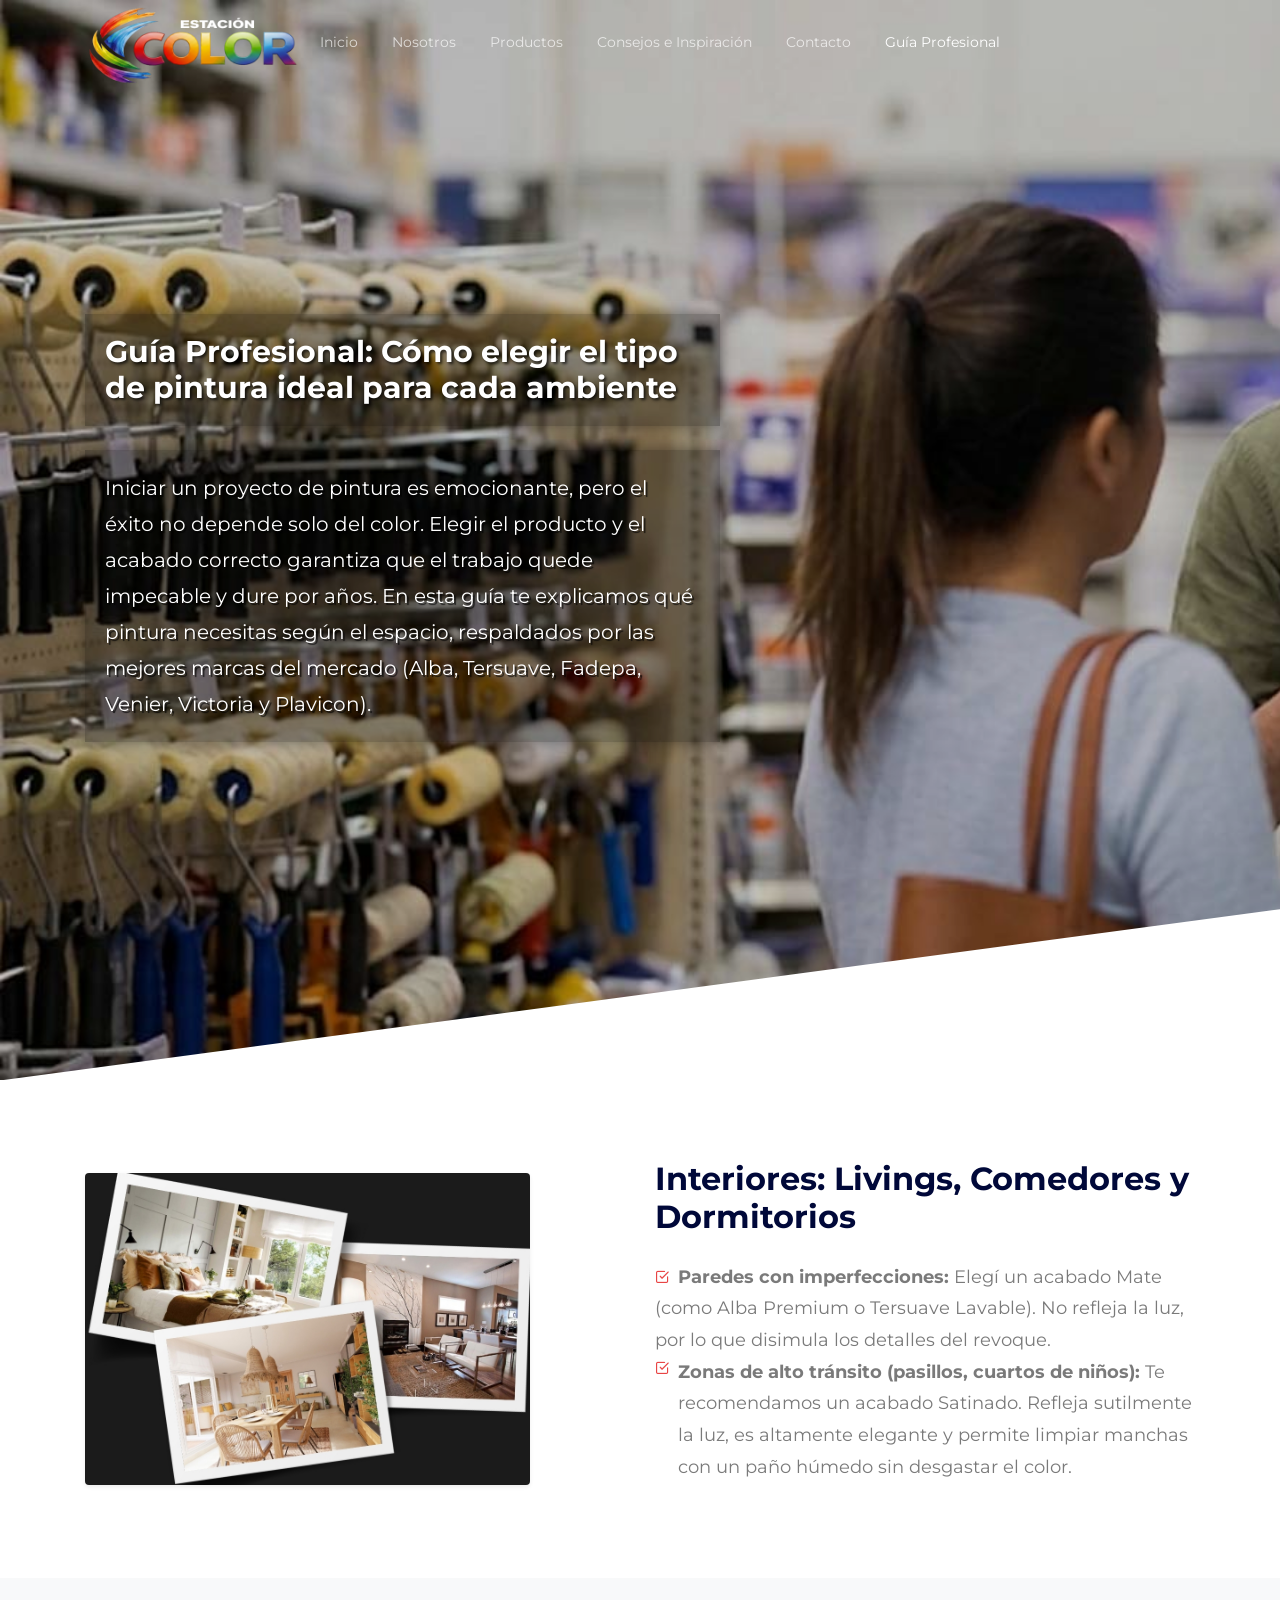
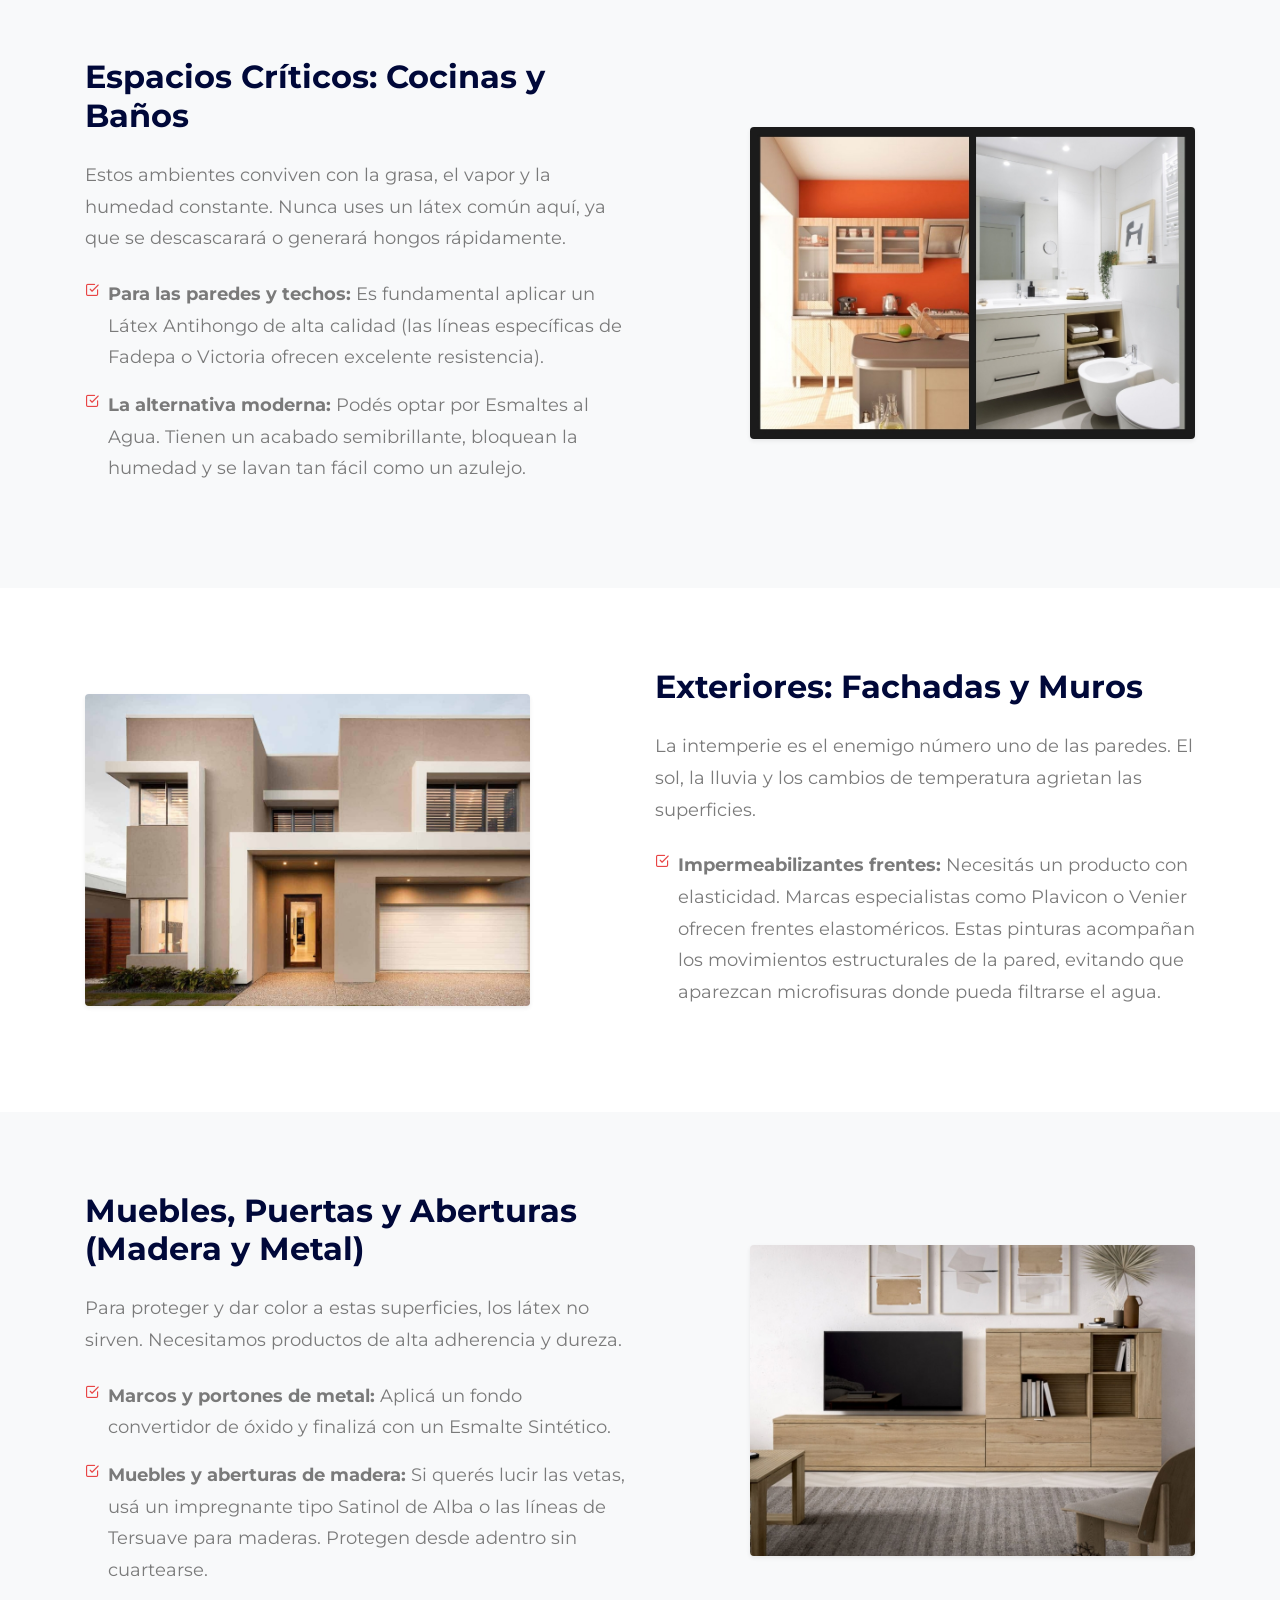
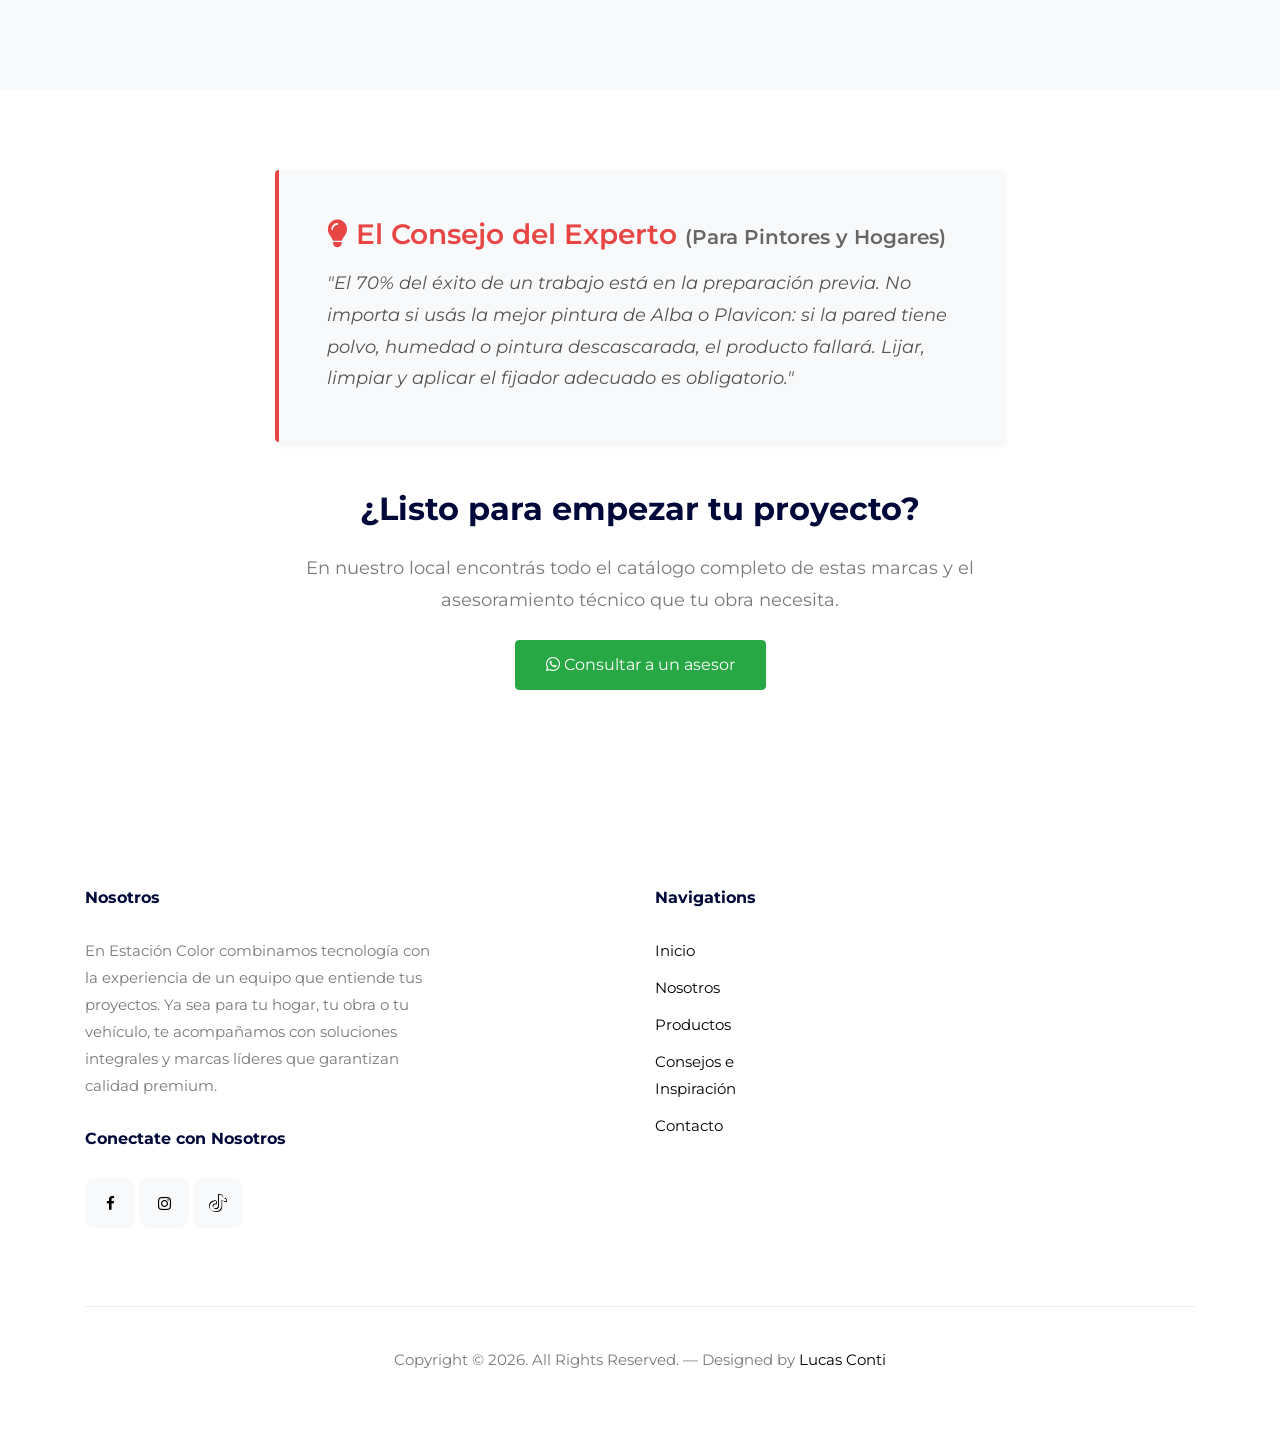
==== commit e46a4381: "upgrade tienda button" ====
--- a/guia.html
+++ b/guia.html
@@ -59,7 +59,9 @@
               <li class="active"><a href="guia.html">Guía Profesional</a></li>
             </ul>
 
-            <ul class="d-none d-lg-inline-block text-left site-menu float-right menu-absolute">
+            <!-- BOTON TIENDA -->
+
+            <!-- <ul class="d-none d-lg-inline-block text-left site-menu float-right menu-absolute">
               <li class="cta-button">
                 <a href="#" target="_blank">
                   <svg xmlns="http://www.w3.org/2000/svg" width="16" height="16" viewBox="0 0 24 24" fill="none"
@@ -72,7 +74,7 @@
                   Tienda
                 </a>
               </li>
-            </ul>
+            </ul> -->
 
             <a href="#" class="burger light ml-auto site-menu-toggle js-menu-toggle d-block d-lg-none"
               data-toggle="collapse" data-target="#main-navbar">
@@ -184,7 +186,7 @@
           <div class="mt-5 pb-5">
             <h2 class="mb-4 font-weight-bold heading">¿Listo para empezar tu proyecto?</h2>
             <p class="mb-4" style="font-size: 1.1rem;">En nuestro local encontrás todo el catálogo completo de estas marcas y el asesoramiento técnico que tu obra necesita.</p>
-            <a href="https://wa.me/5493517777777" target="_blank" class="btn btn-success" style="padding: 12px 30px; font-size: 16px;">
+            <a href="https://walink.co/uykxhn" target="_blank" class="btn btn-success" style="padding: 12px 30px; font-size: 16px;">
               <i class="fa-brands fa-whatsapp text-white"></i> Consultar a un asesor
             </a>
           </div>
@@ -252,7 +254,7 @@
   </a>
 
   <!-- ======= WhatsApp Flotante ======= -->
-  <a href="https://wa.me/5493517777777" id="btn-whatsapp" target="_blank" rel="noopener" title="WhatsApp">
+  <a href="https://walink.co/uykxhn" id="btn-whatsapp" target="_blank" rel="noopener" title="WhatsApp">
     <i class="fa-brands fa-whatsapp"></i>
   </a>
 
